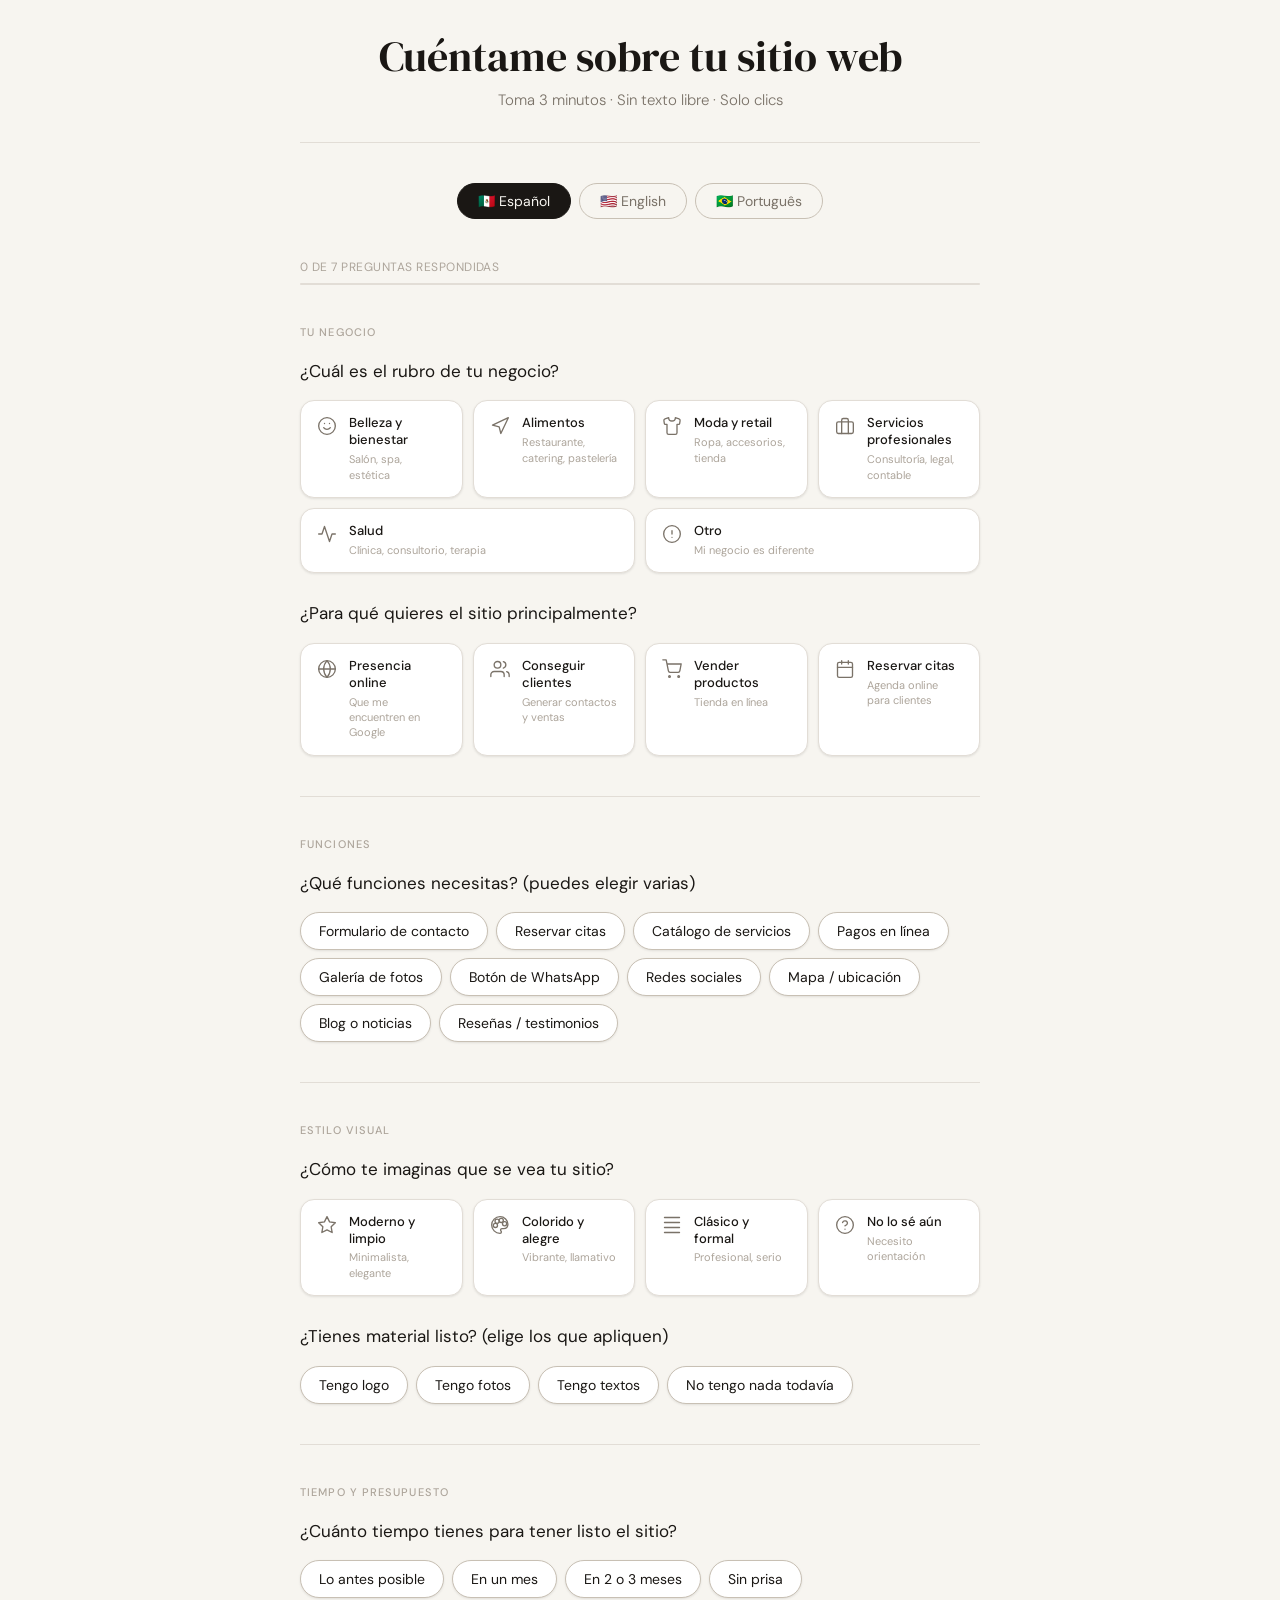
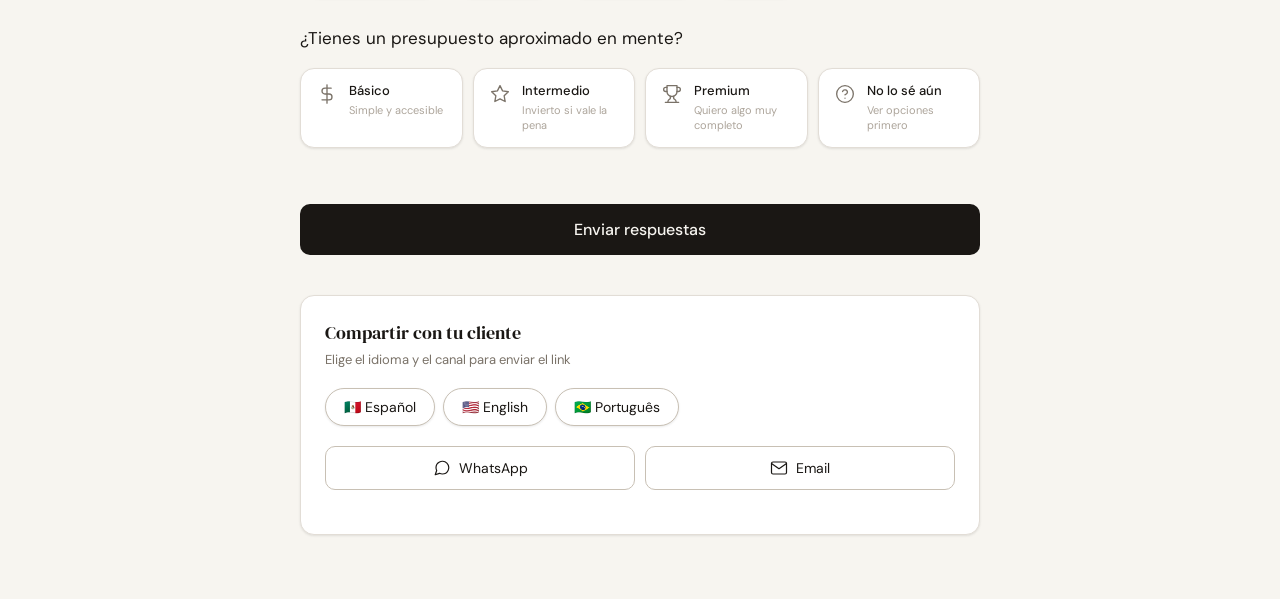
==== index.html @ ae2291bc "Rename website-brief.html to index.html" ====
<!DOCTYPE html>
<html lang="es">
<head>
<meta charset="UTF-8">
<meta name="viewport" content="width=device-width, initial-scale=1.0">
<title>Brief — Sitio Web</title>
<link rel="preconnect" href="https://fonts.googleapis.com">
<link rel="preconnect" href="https://fonts.gstatic.com" crossorigin>
<link href="https://fonts.googleapis.com/css2?family=DM+Serif+Display:ital@0;1&family=DM+Sans:wght@300;400;500&display=swap" rel="stylesheet">
<style>
  *, *::before, *::after { box-sizing: border-box; margin: 0; padding: 0; }

  :root {
    --bg: #F7F5F0;
    --surface: #FFFFFF;
    --border: #E2DDD6;
    --border-strong: #C8C0B4;
    --text: #1A1714;
    --text-muted: #7A7268;
    --text-hint: #ADA59B;
    --accent: #2D5BE3;
    --accent-bg: #EEF2FD;
    --accent-border: #BDCCF7;
    --success: #1A7A4A;
    --success-bg: #EAF7F0;
    --success-border: #A8DBBF;
    --radius: 10px;
    --radius-lg: 14px;
    --shadow: 0 1px 3px rgba(0,0,0,0.06), 0 1px 2px rgba(0,0,0,0.04);
  }

  body {
    font-family: 'DM Sans', sans-serif;
    background: var(--bg);
    color: var(--text);
    min-height: 100vh;
    padding: 2rem 1rem 4rem;
  }

  .container {
    max-width: 680px;
    margin: 0 auto;
  }

  header {
    text-align: center;
    margin-bottom: 2.5rem;
    padding-bottom: 2rem;
    border-bottom: 1px solid var(--border);
  }

  header h1 {
    font-family: 'DM Serif Display', serif;
    font-size: clamp(1.8rem, 5vw, 2.6rem);
    font-weight: 400;
    line-height: 1.2;
    margin-bottom: 0.5rem;
    color: var(--text);
  }

  header p {
    font-size: 15px;
    color: var(--text-muted);
    font-weight: 300;
  }

  .lang-bar {
    display: flex;
    gap: 8px;
    justify-content: center;
    margin-bottom: 2.5rem;
  }

  .lang-btn {
    padding: 8px 20px;
    border: 1px solid var(--border-strong);
    border-radius: 100px;
    background: transparent;
    color: var(--text-muted);
    cursor: pointer;
    font-size: 14px;
    font-family: 'DM Sans', sans-serif;
    font-weight: 400;
    transition: all .15s;
  }

  .lang-btn:hover { background: var(--surface); color: var(--text); }
  .lang-btn.active {
    background: var(--text);
    color: var(--bg);
    border-color: var(--text);
  }

  .progress-wrap {
    margin-bottom: 2.5rem;
  }

  .progress-label {
    font-size: 12px;
    color: var(--text-hint);
    margin-bottom: 8px;
    letter-spacing: .04em;
    text-transform: uppercase;
  }

  .progress-track {
    height: 2px;
    background: var(--border);
    border-radius: 2px;
    overflow: hidden;
  }

  .progress-fill {
    height: 100%;
    background: var(--accent);
    border-radius: 2px;
    transition: width .4s ease;
    width: 0%;
  }

  .section {
    margin-bottom: 2.5rem;
  }

  .section-label {
    font-size: 11px;
    font-weight: 500;
    letter-spacing: .1em;
    text-transform: uppercase;
    color: var(--text-hint);
    margin-bottom: 1.25rem;
  }

  .question {
    font-size: 17px;
    font-weight: 400;
    color: var(--text);
    margin-bottom: 1rem;
    line-height: 1.5;
  }

  .divider {
    border: none;
    border-top: 1px solid var(--border);
    margin: 2.5rem 0;
  }

  /* Pills */
  .pills {
    display: flex;
    flex-wrap: wrap;
    gap: 8px;
    margin-bottom: 1.75rem;
  }

  .pill {
    padding: 9px 18px;
    border: 1px solid var(--border-strong);
    border-radius: 100px;
    background: var(--surface);
    color: var(--text);
    cursor: pointer;
    font-size: 14px;
    font-family: 'DM Sans', sans-serif;
    font-weight: 400;
    transition: all .15s;
    box-shadow: var(--shadow);
  }

  .pill:hover { border-color: var(--accent); color: var(--accent); }

  .pill.selected {
    background: var(--accent-bg);
    border-color: var(--accent-border);
    color: var(--accent);
    font-weight: 500;
  }

  /* Cards */
  .cards-row {
    display: flex;
    flex-wrap: wrap;
    gap: 10px;
    margin-bottom: 1.75rem;
  }

  .card-pill {
    flex: 1;
    min-width: 140px;
    padding: 14px 16px;
    border: 1px solid var(--border);
    border-radius: var(--radius-lg);
    background: var(--surface);
    color: var(--text);
    cursor: pointer;
    font-family: 'DM Sans', sans-serif;
    text-align: left;
    display: flex;
    gap: 12px;
    align-items: flex-start;
    transition: all .15s;
    box-shadow: var(--shadow);
  }

  .card-pill:hover { border-color: var(--border-strong); }

  .card-pill.selected {
    background: var(--accent-bg);
    border-color: var(--accent-border);
  }

  .card-pill svg {
    width: 20px;
    height: 20px;
    flex-shrink: 0;
    margin-top: 1px;
    color: var(--text-muted);
    stroke: currentColor;
    fill: none;
    stroke-width: 1.6;
    stroke-linecap: round;
    stroke-linejoin: round;
  }

  .card-pill.selected svg { color: var(--accent); }

  .card-ct {
    font-size: 13px;
    font-weight: 500;
    color: var(--text);
    line-height: 1.3;
  }

  .card-cs {
    font-size: 11px;
    color: var(--text-hint);
    margin-top: 3px;
    line-height: 1.4;
  }

  .card-pill.selected .card-ct { color: var(--accent); }
  .card-pill.selected .card-cs { color: #7A96E8; }

  /* Send section */
  .send-section {
    background: var(--surface);
    border: 1px solid var(--border);
    border-radius: var(--radius-lg);
    padding: 1.5rem;
    margin-top: 2.5rem;
    box-shadow: var(--shadow);
  }

  .send-title {
    font-family: 'DM Serif Display', serif;
    font-size: 1.15rem;
    font-weight: 400;
    margin-bottom: 0.35rem;
  }

  .send-sub {
    font-size: 13px;
    color: var(--text-muted);
    margin-bottom: 1.25rem;
  }

  .send-langs {
    display: flex;
    gap: 8px;
    flex-wrap: wrap;
    margin-bottom: 1.25rem;
  }

  .channel-row {
    display: flex;
    gap: 10px;
    margin-bottom: 1.25rem;
  }

  .channel-btn {
    flex: 1;
    padding: 12px;
    border: 1px solid var(--border-strong);
    border-radius: var(--radius);
    background: transparent;
    cursor: pointer;
    display: flex;
    align-items: center;
    justify-content: center;
    gap: 8px;
    font-size: 14px;
    font-family: 'DM Sans', sans-serif;
    color: var(--text);
    transition: all .15s;
  }

  .channel-btn:hover { background: var(--bg); }

  .channel-btn.selected {
    background: var(--success-bg);
    color: var(--success);
    border-color: var(--success-border);
    font-weight: 500;
  }

  .channel-btn svg {
    width: 18px;
    height: 18px;
    flex-shrink: 0;
    stroke: currentColor;
    fill: none;
    stroke-width: 1.6;
    stroke-linecap: round;
    stroke-linejoin: round;
  }

  .share-box {
    display: none;
    background: var(--bg);
    border-radius: var(--radius);
    padding: 1rem;
    font-size: 13px;
    color: var(--text-muted);
    line-height: 1.7;
    border: 1px solid var(--border);
  }

  .share-box.show { display: block; }

  .share-box strong {
    color: var(--text);
    font-weight: 500;
    display: block;
    margin-bottom: 6px;
  }

  .share-box .link-text {
    color: var(--accent);
    word-break: break-all;
    font-size: 12px;
  }

  .action-row {
    display: flex;
    gap: 8px;
    margin-top: 12px;
    flex-wrap: wrap;
  }

  .action-btn {
    flex: 1;
    min-width: 120px;
    padding: 10px 16px;
    border: 1px solid var(--border-strong);
    border-radius: var(--radius);
    background: var(--surface);
    cursor: pointer;
    font-size: 13px;
    font-family: 'DM Sans', sans-serif;
    font-weight: 500;
    color: var(--text);
    display: flex;
    align-items: center;
    justify-content: center;
    gap: 6px;
    transition: all .15s;
    text-decoration: none;
  }

  .action-btn:hover { background: var(--bg); }
  .action-btn svg { width:15px; height:15px; stroke:currentColor; fill:none; stroke-width:1.8; stroke-linecap:round; stroke-linejoin:round; flex-shrink:0; }
  .action-btn.primary { background: var(--accent); color: white; border-color: var(--accent); }
  .action-btn.primary:hover { opacity: .9; }
  .action-btn.wa { background: #25D366; color: white; border-color: #25D366; }
  .action-btn.wa:hover { opacity: .9; }
  .action-btn.done { color: var(--success); border-color: var(--success-border); background: var(--success-bg); }

  /* Thank you screen */
  .thankyou {
    display: none;
    text-align: center;
    padding: 3rem 1rem;
  }

  .thankyou.show { display: block; }

  .thankyou-icon {
    width: 56px;
    height: 56px;
    background: var(--success-bg);
    border-radius: 50%;
    display: flex;
    align-items: center;
    justify-content: center;
    margin: 0 auto 1.25rem;
  }

  .thankyou-icon svg { width:24px; height:24px; stroke: var(--success); fill:none; stroke-width:2; stroke-linecap:round; stroke-linejoin:round; }

  .thankyou h2 {
    font-family: 'DM Serif Display', serif;
    font-size: 1.6rem;
    font-weight: 400;
    margin-bottom: 0.5rem;
  }

  .thankyou p {
    color: var(--text-muted);
    font-size: 15px;
  }

  @media (max-width: 480px) {
    .cards-row { flex-direction: column; }
    .card-pill { min-width: unset; }
    .channel-row { flex-direction: column; }
  }
</style>
</head>
<body>
<div class="container">

  <header>
    <h1 id="header-title">Cuéntame sobre tu sitio web</h1>
    <p id="header-sub">Toma 3 minutos · Sin texto libre · Solo clics</p>
  </header>

  <div class="lang-bar">
    <button class="lang-btn active" onclick="setLang('es')">🇲🇽 Español</button>
    <button class="lang-btn" onclick="setLang('en')">🇺🇸 English</button>
    <button class="lang-btn" onclick="setLang('pt')">🇧🇷 Português</button>
  </div>

  <div id="main-form">
    <div class="progress-wrap">
      <div class="progress-label" id="prog-label">0 de 7 preguntas respondidas</div>
      <div class="progress-track"><div class="progress-fill" id="progress"></div></div>
    </div>

    <!-- S1 -->
    <div class="section">
      <div class="section-label" id="lbl-s1">Tu negocio</div>

      <div class="question" id="q1">¿Cuál es el rubro de tu negocio?</div>
      <div class="cards-row" id="g-rubro">
        <button class="card-pill" data-g="rubro" data-v="belleza" onclick="pick(this,'rubro')">
          <svg viewBox="0 0 24 24"><path d="M12 2C6.5 2 2 6.5 2 12s4.5 10 10 10 10-4.5 10-10S17.5 2 12 2"/><path d="M8 14s1.5 2 4 2 4-2 4-2"/><line x1="9" y1="9" x2="9.01" y2="9"/><line x1="15" y1="9" x2="15.01" y2="9"/></svg>
          <div><div class="card-ct" id="r1">Belleza y bienestar</div><div class="card-cs" id="r1s">Salón, spa, estética</div></div>
        </button>
        <button class="card-pill" data-g="rubro" data-v="alimentos" onclick="pick(this,'rubro')">
          <svg viewBox="0 0 24 24"><path d="M3 11l19-9-9 19-2-8-8-2z"/></svg>
          <div><div class="card-ct" id="r2">Alimentos</div><div class="card-cs" id="r2s">Restaurante, catering, pastelería</div></div>
        </button>
        <button class="card-pill" data-g="rubro" data-v="moda" onclick="pick(this,'rubro')">
          <svg viewBox="0 0 24 24"><path d="M20.38 3.46L16 2a4 4 0 0 1-8 0L3.62 3.46a2 2 0 0 0-1.34 2.23l.58 3.57a1 1 0 0 0 .99.84H6v10c0 1.1.9 2 2 2h8a2 2 0 0 0 2-2V10h2.15a1 1 0 0 0 .99-.84l.58-3.57a2 2 0 0 0-1.34-2.23z"/></svg>
          <div><div class="card-ct" id="r3">Moda y retail</div><div class="card-cs" id="r3s">Ropa, accesorios, tienda</div></div>
        </button>
        <button class="card-pill" data-g="rubro" data-v="servicios" onclick="pick(this,'rubro')">
          <svg viewBox="0 0 24 24"><rect x="2" y="7" width="20" height="14" rx="2"/><path d="M16 21V5a2 2 0 0 0-2-2h-4a2 2 0 0 0-2 2v16"/></svg>
          <div><div class="card-ct" id="r4">Servicios profesionales</div><div class="card-cs" id="r4s">Consultoría, legal, contable</div></div>
        </button>
        <button class="card-pill" data-g="rubro" data-v="salud" onclick="pick(this,'rubro')">
          <svg viewBox="0 0 24 24"><path d="M22 12h-4l-3 9L9 3l-3 9H2"/></svg>
          <div><div class="card-ct" id="r5">Salud</div><div class="card-cs" id="r5s">Clínica, consultorio, terapia</div></div>
        </button>
        <button class="card-pill" data-g="rubro" data-v="otro" onclick="pick(this,'rubro')">
          <svg viewBox="0 0 24 24"><circle cx="12" cy="12" r="10"/><path d="M12 8v4M12 16h.01"/></svg>
          <div><div class="card-ct" id="r6">Otro</div><div class="card-cs" id="r6s">Mi negocio es diferente</div></div>
        </button>
      </div>

      <div class="question" id="q2">¿Para qué quieres el sitio principalmente?</div>
      <div class="cards-row" id="g-objetivo">
        <button class="card-pill" data-g="objetivo" data-v="presencia" onclick="pick(this,'objetivo')">
          <svg viewBox="0 0 24 24"><circle cx="12" cy="12" r="10"/><line x1="2" y1="12" x2="22" y2="12"/><path d="M12 2a15.3 15.3 0 0 1 4 10 15.3 15.3 0 0 1-4 10 15.3 15.3 0 0 1-4-10 15.3 15.3 0 0 1 4-10z"/></svg>
          <div><div class="card-ct" id="o1">Presencia online</div><div class="card-cs" id="o1s">Que me encuentren en Google</div></div>
        </button>
        <button class="card-pill" data-g="objetivo" data-v="clientes" onclick="pick(this,'objetivo')">
          <svg viewBox="0 0 24 24"><path d="M17 21v-2a4 4 0 0 0-4-4H5a4 4 0 0 0-4 4v2"/><circle cx="9" cy="7" r="4"/><path d="M23 21v-2a4 4 0 0 0-3-3.87"/><path d="M16 3.13a4 4 0 0 1 0 7.75"/></svg>
          <div><div class="card-ct" id="o2">Conseguir clientes</div><div class="card-cs" id="o2s">Generar contactos y ventas</div></div>
        </button>
        <button class="card-pill" data-g="objetivo" data-v="vender" onclick="pick(this,'objetivo')">
          <svg viewBox="0 0 24 24"><circle cx="9" cy="21" r="1"/><circle cx="20" cy="21" r="1"/><path d="M1 1h4l2.68 13.39a2 2 0 0 0 2 1.61h9.72a2 2 0 0 0 2-1.61L23 6H6"/></svg>
          <div><div class="card-ct" id="o3">Vender productos</div><div class="card-cs" id="o3s">Tienda en línea</div></div>
        </button>
        <button class="card-pill" data-g="objetivo" data-v="citas" onclick="pick(this,'objetivo')">
          <svg viewBox="0 0 24 24"><rect x="3" y="4" width="18" height="18" rx="2"/><line x1="16" y1="2" x2="16" y2="6"/><line x1="8" y1="2" x2="8" y2="6"/><line x1="3" y1="10" x2="21" y2="10"/></svg>
          <div><div class="card-ct" id="o4">Reservar citas</div><div class="card-cs" id="o4s">Agenda online para clientes</div></div>
        </button>
      </div>
    </div>

    <hr class="divider">

    <!-- S2 -->
    <div class="section">
      <div class="section-label" id="lbl-s2">Funciones</div>
      <div class="question" id="q3">¿Qué funciones necesitas? (puedes elegir varias)</div>
      <div class="pills" id="g-funciones">
        <button class="pill" data-g="funciones" data-v="contacto" onclick="pickMulti(this,'funciones')" id="f1">Formulario de contacto</button>
        <button class="pill" data-g="funciones" data-v="citas" onclick="pickMulti(this,'funciones')" id="f2">Reservar citas</button>
        <button class="pill" data-g="funciones" data-v="catalogo" onclick="pickMulti(this,'funciones')" id="f3">Catálogo de servicios</button>
        <button class="pill" data-g="funciones" data-v="pagos" onclick="pickMulti(this,'funciones')" id="f4">Pagos en línea</button>
        <button class="pill" data-g="funciones" data-v="galeria" onclick="pickMulti(this,'funciones')" id="f5">Galería de fotos</button>
        <button class="pill" data-g="funciones" data-v="whatsapp" onclick="pickMulti(this,'funciones')" id="f6">Botón de WhatsApp</button>
        <button class="pill" data-g="funciones" data-v="redes" onclick="pickMulti(this,'funciones')" id="f7">Redes sociales</button>
        <button class="pill" data-g="funciones" data-v="mapa" onclick="pickMulti(this,'funciones')" id="f8">Mapa / ubicación</button>
        <button class="pill" data-g="funciones" data-v="blog" onclick="pickMulti(this,'funciones')" id="f9">Blog o noticias</button>
        <button class="pill" data-g="funciones" data-v="testimonios" onclick="pickMulti(this,'funciones')" id="f10">Reseñas / testimonios</button>
      </div>
    </div>

    <hr class="divider">

    <!-- S3 -->
    <div class="section">
      <div class="section-label" id="lbl-s3">Estilo visual</div>

      <div class="question" id="q4">¿Cómo te imaginas que se vea tu sitio?</div>
      <div class="cards-row" id="g-estilo">
        <button class="card-pill" data-g="estilo" data-v="moderno" onclick="pick(this,'estilo')">
          <svg viewBox="0 0 24 24"><polygon points="12 2 15.09 8.26 22 9.27 17 14.14 18.18 21.02 12 17.77 5.82 21.02 7 14.14 2 9.27 8.91 8.26 12 2"/></svg>
          <div><div class="card-ct" id="e1">Moderno y limpio</div><div class="card-cs" id="e1s">Minimalista, elegante</div></div>
        </button>
        <button class="card-pill" data-g="estilo" data-v="colorido" onclick="pick(this,'estilo')">
          <svg viewBox="0 0 24 24"><circle cx="13.5" cy="6.5" r="2.5"/><circle cx="17.5" cy="10.5" r="2.5"/><circle cx="8.5" cy="7.5" r="2.5"/><circle cx="6.5" cy="12.5" r="2.5"/><path d="M12 2C6.5 2 2 6.5 2 12s4.5 10 10 10c.926 0 1.648-.746 1.648-1.688 0-.437-.18-.835-.47-1.125-.29-.29-.47-.688-.47-1.125a1.648 1.648 0 0 1 1.648-1.648h1.93c3.073 0 5.214-2.219 5.214-5.205C21.5 6.215 17.208 2 12 2z"/></svg>
          <div><div class="card-ct" id="e2">Colorido y alegre</div><div class="card-cs" id="e2s">Vibrante, llamativo</div></div>
        </button>
        <button class="card-pill" data-g="estilo" data-v="clasico" onclick="pick(this,'estilo')">
          <svg viewBox="0 0 24 24"><line x1="3" y1="9" x2="21" y2="9"/><line x1="3" y1="15" x2="21" y2="15"/><line x1="3" y1="3" x2="21" y2="3"/><line x1="3" y1="21" x2="21" y2="21"/></svg>
          <div><div class="card-ct" id="e3">Clásico y formal</div><div class="card-cs" id="e3s">Profesional, serio</div></div>
        </button>
        <button class="card-pill" data-g="estilo" data-v="no_se" onclick="pick(this,'estilo')">
          <svg viewBox="0 0 24 24"><circle cx="12" cy="12" r="10"/><path d="M9.09 9a3 3 0 0 1 5.83 1c0 2-3 3-3 3"/><line x1="12" y1="17" x2="12.01" y2="17"/></svg>
          <div><div class="card-ct" id="e4">No lo sé aún</div><div class="card-cs" id="e4s">Necesito orientación</div></div>
        </button>
      </div>

      <div class="question" id="q5">¿Tienes material listo? (elige los que apliquen)</div>
      <div class="pills" id="g-material">
        <button class="pill" data-g="material" data-v="logo" onclick="pickMulti(this,'material')" id="m1">Tengo logo</button>
        <button class="pill" data-g="material" data-v="fotos" onclick="pickMulti(this,'material')" id="m2">Tengo fotos</button>
        <button class="pill" data-g="material" data-v="textos" onclick="pickMulti(this,'material')" id="m3">Tengo textos</button>
        <button class="pill" data-g="material" data-v="nada" onclick="pickMulti(this,'material')" id="m4">No tengo nada todavía</button>
      </div>
    </div>

    <hr class="divider">

    <!-- S4 -->
    <div class="section">
      <div class="section-label" id="lbl-s4">Tiempo y presupuesto</div>

      <div class="question" id="q6">¿Cuánto tiempo tienes para tener listo el sitio?</div>
      <div class="pills" id="g-urgencia">
        <button class="pill" data-g="urgencia" data-v="urgente" onclick="pick(this,'urgencia')" id="u1">Lo antes posible</button>
        <button class="pill" data-g="urgencia" data-v="1mes" onclick="pick(this,'urgencia')" id="u2">En un mes</button>
        <button class="pill" data-g="urgencia" data-v="2meses" onclick="pick(this,'urgencia')" id="u3">En 2 o 3 meses</button>
        <button class="pill" data-g="urgencia" data-v="sinprisa" onclick="pick(this,'urgencia')" id="u4">Sin prisa</button>
      </div>

      <div class="question" id="q7">¿Tienes un presupuesto aproximado en mente?</div>
      <div class="cards-row" id="g-presupuesto">
        <button class="card-pill" data-g="presupuesto" data-v="basico" onclick="pick(this,'presupuesto')">
          <svg viewBox="0 0 24 24"><line x1="12" y1="1" x2="12" y2="23"/><path d="M17 5H9.5a3.5 3.5 0 0 0 0 7h5a3.5 3.5 0 0 1 0 7H6"/></svg>
          <div><div class="card-ct" id="p1">Básico</div><div class="card-cs" id="p1s">Simple y accesible</div></div>
        </button>
        <button class="card-pill" data-g="presupuesto" data-v="medio" onclick="pick(this,'presupuesto')">
          <svg viewBox="0 0 24 24"><path d="M12 2l3.09 6.26L22 9.27l-5 4.87 1.18 6.88L12 17.77l-6.18 3.25L7 14.14 2 9.27l6.91-1.01L12 2z"/></svg>
          <div><div class="card-ct" id="p2">Intermedio</div><div class="card-cs" id="p2s">Invierto si vale la pena</div></div>
        </button>
        <button class="card-pill" data-g="presupuesto" data-v="premium" onclick="pick(this,'presupuesto')">
          <svg viewBox="0 0 24 24"><path d="M6 9H4.5a2.5 2.5 0 0 1 0-5H6"/><path d="M18 9h1.5a2.5 2.5 0 0 0 0-5H18"/><path d="M4 22h16"/><path d="M10 14.66V17c0 .55-.47.98-.97 1.21C7.85 18.75 7 20.24 7 22"/><path d="M14 14.66V17c0 .55.47.98.97 1.21C16.15 18.75 17 20.24 17 22"/><path d="M18 2H6v7a6 6 0 0 0 12 0V2z"/></svg>
          <div><div class="card-ct" id="p3">Premium</div><div class="card-cs" id="p3s">Quiero algo muy completo</div></div>
        </button>
        <button class="card-pill" data-g="presupuesto" data-v="no_se" onclick="pick(this,'presupuesto')">
          <svg viewBox="0 0 24 24"><circle cx="12" cy="12" r="10"/><path d="M9.09 9a3 3 0 0 1 5.83 1c0 2-3 3-3 3"/><line x1="12" y1="17" x2="12.01" y2="17"/></svg>
          <div><div class="card-ct" id="p4">No lo sé aún</div><div class="card-cs" id="p4s">Ver opciones primero</div></div>
        </button>
      </div>
    </div>

    <!-- Submit button -->
    <button id="submit-btn" onclick="submitForm()" style="width:100%;padding:15px;background:var(--text);color:var(--bg);border:none;border-radius:var(--radius);font-family:'DM Sans',sans-serif;font-size:16px;font-weight:500;cursor:pointer;transition:opacity .15s;margin-top:1rem">
      <span id="submit-label">Enviar respuestas</span>
    </button>
  </div>

  <!-- Thank you -->
  <div class="thankyou" id="thankyou">
    <div class="thankyou-icon">
      <svg viewBox="0 0 24 24"><polyline points="20 6 9 17 4 12"/></svg>
    </div>
    <h2 id="ty-title">¡Listo, gracias!</h2>
    <p id="ty-sub">Recibí tus respuestas y te contacto pronto con una propuesta.</p>
  </div>

  <!-- Share section -->
  <div class="send-section">
    <div class="send-title" id="send-title">Compartir con tu cliente</div>
    <div class="send-sub" id="send-sub">Elige el idioma y el canal para enviar el link</div>
    <div class="send-langs">
      <button class="pill" id="sl-es" onclick="setSendLang('es')">🇲🇽 Español</button>
      <button class="pill" id="sl-en" onclick="setSendLang('en')">🇺🇸 English</button>
      <button class="pill" id="sl-pt" onclick="setSendLang('pt')">🇧🇷 Português</button>
    </div>
    <div class="channel-row">
      <button class="channel-btn" id="ch-wa" onclick="setChannel('whatsapp')">
        <svg viewBox="0 0 24 24"><path d="M21 11.5a8.38 8.38 0 0 1-.9 3.8 8.5 8.5 0 0 1-7.6 4.7 8.38 8.38 0 0 1-3.8-.9L3 21l1.9-5.7a8.38 8.38 0 0 1-.9-3.8 8.5 8.5 0 0 1 4.7-7.6 8.38 8.38 0 0 1 3.8-.9h.5a8.48 8.48 0 0 1 8 8v.5z"/></svg>
        <span id="ch-wa-lbl">WhatsApp</span>
      </button>
      <button class="channel-btn" id="ch-em" onclick="setChannel('email')">
        <svg viewBox="0 0 24 24"><path d="M4 4h16c1.1 0 2 .9 2 2v12c0 1.1-.9 2-2 2H4c-1.1 0-2-.9-2-2V6c0-1.1.9-2 2-2z"/><polyline points="22,6 12,13 2,6"/></svg>
        <span id="ch-em-lbl">Email</span>
      </button>
    </div>
    <div class="share-box" id="share-box"></div>
  </div>

</div>

<script>
const FORMSPREE_ID = 'jabatista.garcia@gmail.com';
const WA_NUMBER = '5215661422790';
const FORM_URL = window.location.href.split('?')[0];

const T = {
  es:{
    headerTitle:'Cuéntame sobre tu sitio web',
    headerSub:'Toma 3 minutos · Sin texto libre · Solo clics',
    progLabel:(d,t)=>`${d} de ${t} preguntas respondidas`,
    s1:'Tu negocio',s2:'Funciones',s3:'Estilo visual',s4:'Tiempo y presupuesto',
    q1:'¿Cuál es el rubro de tu negocio?',
    q2:'¿Para qué quieres el sitio principalmente?',
    q3:'¿Qué funciones necesitas? (puedes elegir varias)',
    q4:'¿Cómo te imaginas que se vea tu sitio?',
    q5:'¿Tienes material listo? (elige los que apliquen)',
    q6:'¿Cuánto tiempo tienes para tener listo el sitio?',
    q7:'¿Tienes un presupuesto aproximado en mente?',
    r1:'Belleza y bienestar',r1s:'Salón, spa, estética',
    r2:'Alimentos',r2s:'Restaurante, catering, pastelería',
    r3:'Moda y retail',r3s:'Ropa, accesorios, tienda',
    r4:'Servicios profesionales',r4s:'Consultoría, legal, contable',
    r5:'Salud',r5s:'Clínica, consultorio, terapia',
    r6:'Otro',r6s:'Mi negocio es diferente',
    o1:'Presencia online',o1s:'Que me encuentren en Google',
    o2:'Conseguir clientes',o2s:'Generar contactos y ventas',
    o3:'Vender productos',o3s:'Tienda en línea',
    o4:'Reservar citas',o4s:'Agenda online para clientes',
    f1:'Formulario de contacto',f2:'Reservar citas',f3:'Catálogo de servicios',
    f4:'Pagos en línea',f5:'Galería de fotos',f6:'Botón de WhatsApp',
    f7:'Redes sociales',f8:'Mapa / ubicación',f9:'Blog o noticias',f10:'Reseñas / testimonios',
    e1:'Moderno y limpio',e1s:'Minimalista, elegante',
    e2:'Colorido y alegre',e2s:'Vibrante, llamativo',
    e3:'Clásico y formal',e3s:'Profesional, serio',
    e4:'No lo sé aún',e4s:'Necesito orientación',
    m1:'Tengo logo',m2:'Tengo fotos',m3:'Tengo textos',m4:'No tengo nada todavía',
    u1:'Lo antes posible',u2:'En un mes',u3:'En 2 o 3 meses',u4:'Sin prisa',
    p1:'Básico',p1s:'Simple y accesible',
    p2:'Intermedio',p2s:'Invierto si vale la pena',
    p3:'Premium',p3s:'Quiero algo muy completo',
    p4:'No lo sé aún',p4s:'Ver opciones primero',
    submitBtn:'Enviar respuestas',
    submitSending:'Enviando...',
    tyTitle:'¡Listo, gracias!',
    tySub:'Recibí tus respuestas y te contacto pronto con una propuesta.',
    sendTitle:'Compartir con tu cliente',
    sendSub:'Elige el idioma y el canal para enviar el link',
    waMsg:'Hola 👋 Te comparto este formulario para que me cuentes qué buscas en tu sitio web. Solo toma 3 minutos y me ayuda mucho para prepararte una propuesta personalizada 😊\n\n',
    emailSubj:'Cuéntame sobre tu sitio web',
    emailBody:'Hola,\n\nTe comparto este breve formulario para que me cuentes qué buscas en tu nuevo sitio web. Solo toma unos minutos y me ayudará a prepararte una propuesta personalizada.\n\n',
    copyBtn:'Copiar mensaje',
    copied:'Copiado ✓',
    openWa:'Abrir WhatsApp',
    openEmail:'Abrir correo',
    labelMap:{rubro:'Rubro',objetivo:'Objetivo',funciones:'Funciones',estilo:'Estilo',material:'Material',urgencia:'Urgencia',presupuesto:'Presupuesto'}
  },
  en:{
    headerTitle:'Tell me about your website',
    headerSub:'Takes 3 minutes · No typing · Just clicks',
    progLabel:(d,t)=>`${d} of ${t} questions answered`,
    s1:'Your business',s2:'Features',s3:'Visual style',s4:'Timeline & budget',
    q1:'What industry is your business in?',
    q2:'What is the main goal of your website?',
    q3:'What features do you need? (pick several)',
    q4:'How do you picture your website looking?',
    q5:'Do you have any materials ready? (pick all that apply)',
    q6:'How much time do you have to launch the site?',
    q7:'Do you have a rough budget in mind?',
    r1:'Beauty & wellness',r1s:'Salon, spa, aesthetics',
    r2:'Food & beverage',r2s:'Restaurant, catering, bakery',
    r3:'Fashion & retail',r3s:'Clothing, accessories, shop',
    r4:'Professional services',r4s:'Consulting, legal, accounting',
    r5:'Healthcare',r5s:'Clinic, office, therapy',
    r6:'Other',r6s:'My business is different',
    o1:'Online presence',o1s:'Get found on Google',
    o2:'Get new clients',o2s:'Generate leads and sales',
    o3:'Sell products',o3s:'Online store',
    o4:'Book appointments',o4s:'Online scheduling',
    f1:'Contact form',f2:'Appointment booking',f3:'Services catalogue',
    f4:'Online payments',f5:'Photo gallery',f6:'WhatsApp button',
    f7:'Social media links',f8:'Map / location',f9:'Blog or news',f10:'Reviews / testimonials',
    e1:'Modern & clean',e1s:'Minimalist, elegant',
    e2:'Colorful & fun',e2s:'Vibrant, eye-catching',
    e3:'Classic & formal',e3s:'Professional, serious',
    e4:'Not sure yet',e4s:'I need guidance',
    m1:'I have a logo',m2:'I have photos',m3:'I have written text',m4:'I have nothing yet',
    u1:'As soon as possible',u2:'Within a month',u3:'In 2 to 3 months',u4:'No rush',
    p1:'Basic',p1s:'Simple and affordable',
    p2:'Mid-range',p2s:'Willing to invest if worthwhile',
    p3:'Premium',p3s:'I want something very complete',
    p4:'Not sure yet',p4s:'I\'d prefer to see options first',
    submitBtn:'Send my answers',
    submitSending:'Sending...',
    tyTitle:'Done, thank you!',
    tySub:'I received your answers and will reach out soon with a proposal.',
    sendTitle:'Share with your client',
    sendSub:'Choose the language and channel to send the link',
    waMsg:'Hi 👋 I\'m sharing this quick form so you can tell me what you\'re looking for in your website. It only takes 3 minutes and helps me put together a personalized proposal 😊\n\n',
    emailSubj:'Tell me about your website',
    emailBody:'Hi,\n\nI\'m sharing this short form so you can tell me what you\'re looking for in your new website. It only takes a few minutes and will help me prepare a personalized proposal.\n\n',
    copyBtn:'Copy message',
    copied:'Copied ✓',
    openWa:'Open WhatsApp',
    openEmail:'Open email',
    labelMap:{rubro:'Industry',objetivo:'Goal',funciones:'Features',estilo:'Style',material:'Materials',urgencia:'Timeline',presupuesto:'Budget'}
  },
  pt:{
    headerTitle:'Me conta sobre o seu site',
    headerSub:'Leva 3 minutos · Sem digitar · Só cliques',
    progLabel:(d,t)=>`${d} de ${t} perguntas respondidas`,
    s1:'Seu negócio',s2:'Funcionalidades',s3:'Estilo visual',s4:'Prazo e orçamento',
    q1:'Em qual setor é o seu negócio?',
    q2:'Qual é o objetivo principal do seu site?',
    q3:'Quais funcionalidades você precisa? (pode escolher várias)',
    q4:'Como você imagina que seu site vai parecer?',
    q5:'Você tem algum material pronto? (marque os que se aplicam)',
    q6:'Quanto tempo você tem para ter o site pronto?',
    q7:'Você tem um orçamento aproximado em mente?',
    r1:'Beleza e bem-estar',r1s:'Salão, spa, estética',
    r2:'Alimentação',r2s:'Restaurante, catering, confeitaria',
    r3:'Moda e varejo',r3s:'Roupas, acessórios, loja',
    r4:'Serviços profissionais',r4s:'Consultoria, jurídico, contabilidade',
    r5:'Saúde',r5s:'Clínica, consultório, terapia',
    r6:'Outro',r6s:'Meu negócio é diferente',
    o1:'Presença online',o1s:'Ser encontrado no Google',
    o2:'Conseguir clientes',o2s:'Gerar contatos e vendas',
    o3:'Vender produtos',o3s:'Loja online',
    o4:'Agendar consultas',o4s:'Agenda online para clientes',
    f1:'Formulário de contato',f2:'Agendamento',f3:'Catálogo de serviços',
    f4:'Pagamentos online',f5:'Galeria de fotos',f6:'Botão do WhatsApp',
    f7:'Redes sociais',f8:'Mapa / localização',f9:'Blog ou notícias',f10:'Avaliações / depoimentos',
    e1:'Moderno e limpo',e1s:'Minimalista, elegante',
    e2:'Colorido e alegre',e2s:'Vibrante, chamativo',
    e3:'Clássico e formal',e3s:'Profissional, sério',
    e4:'Ainda não sei',e4s:'Preciso de orientação',
    m1:'Tenho logo',m2:'Tenho fotos',m3:'Tenho textos',m4:'Ainda não tenho nada',
    u1:'O mais rápido possível',u2:'Em um mês',u3:'Em 2 ou 3 meses',u4:'Sem pressa',
    p1:'Básico',p1s:'Simples e acessível',
    p2:'Intermediário',p2s:'Invisto se valer a pena',
    p3:'Premium',p3s:'Quero algo muito completo',
    p4:'Ainda não sei',p4s:'Prefiro ver as opções primeiro',
    submitBtn:'Enviar respostas',
    submitSending:'Enviando...',
    tyTitle:'Pronto, obrigado!',
    tySub:'Recebi suas respostas e entrarei em contato em breve com uma proposta.',
    sendTitle:'Compartilhar com seu cliente',
    sendSub:'Escolha o idioma e o canal para enviar o link',
    waMsg:'Oi 👋 Estou te mandando este formulário para você me contar o que está procurando no seu site. Leva só 3 minutos e me ajuda muito a preparar uma proposta pra você 😊\n\n',
    emailSubj:'Me conta sobre o seu site',
    emailBody:'Olá,\n\nEstou compartilhando este formulário rápido para você me contar o que está procurando no seu novo site. Leva apenas alguns minutos e vai me ajudar a preparar uma proposta personalizada.\n\n',
    copyBtn:'Copiar mensagem',
    copied:'Copiado ✓',
    openWa:'Abrir WhatsApp',
    openEmail:'Abrir e-mail',
    labelMap:{rubro:'Setor',objetivo:'Objetivo',funciones:'Funcionalidades',estilo:'Estilo',material:'Materiais',urgencia:'Prazo',presupuesto:'Orçamento'}
  }
};

let lang = 'es';
let sendLang = 'es';
let channel = null;
const TOTAL_SINGLES = 5;

const state = {
  rubro: null, objetivo: null, funciones: [], estilo: null,
  material: [], urgencia: null, presupuesto: null
};

const valueLabels = {
  belleza:{es:'Belleza y bienestar',en:'Beauty & wellness',pt:'Beleza e bem-estar'},
  alimentos:{es:'Alimentos',en:'Food & beverage',pt:'Alimentação'},
  moda:{es:'Moda y retail',en:'Fashion & retail',pt:'Moda e varejo'},
  servicios:{es:'Servicios profesionales',en:'Professional services',pt:'Serviços profissionais'},
  salud:{es:'Salud',en:'Healthcare',pt:'Saúde'},
  otro:{es:'Otro',en:'Other',pt:'Outro'},
  presencia:{es:'Presencia online',en:'Online presence',pt:'Presença online'},
  clientes:{es:'Conseguir clientes',en:'Get new clients',pt:'Conseguir clientes'},
  vender:{es:'Vender productos',en:'Sell products',pt:'Vender produtos'},
  citas:{es:'Reservar citas',en:'Book appointments',pt:'Agendar consultas'},
  contacto:{es:'Formulario de contacto',en:'Contact form',pt:'Formulário de contato'},
  catalogo:{es:'Catálogo de servicios',en:'Services catalogue',pt:'Catálogo de serviços'},
  pagos:{es:'Pagos en línea',en:'Online payments',pt:'Pagamentos online'},
  galeria:{es:'Galería de fotos',en:'Photo gallery',pt:'Galeria de fotos'},
  whatsapp:{es:'Botón de WhatsApp',en:'WhatsApp button',pt:'Botão do WhatsApp'},
  redes:{es:'Redes sociales',en:'Social media links',pt:'Redes sociais'},
  mapa:{es:'Mapa / ubicación',en:'Map / location',pt:'Mapa / localização'},
  blog:{es:'Blog o noticias',en:'Blog or news',pt:'Blog ou notícias'},
  testimonios:{es:'Reseñas / testimonios',en:'Reviews / testimonials',pt:'Avaliações / depoimentos'},
  moderno:{es:'Moderno y limpio',en:'Modern & clean',pt:'Moderno e limpo'},
  colorido:{es:'Colorido y alegre',en:'Colorful & fun',pt:'Colorido e alegre'},
  clasico:{es:'Clásico y formal',en:'Classic & formal',pt:'Clássico e formal'},
  no_se:{es:'No lo sé aún',en:'Not sure yet',pt:'Ainda não sei'},
  logo:{es:'Tengo logo',en:'Have a logo',pt:'Tenho logo'},
  fotos:{es:'Tengo fotos',en:'Have photos',pt:'Tenho fotos'},
  textos:{es:'Tengo textos',en:'Have text content',pt:'Tenho textos'},
  nada:{es:'No tengo nada',en:'Nothing yet',pt:'Ainda não tenho nada'},
  urgente:{es:'Lo antes posible',en:'ASAP',pt:'O mais rápido possível'},
  '1mes':{es:'En un mes',en:'Within a month',pt:'Em um mês'},
  '2meses':{es:'En 2-3 meses',en:'In 2-3 months',pt:'Em 2-3 meses'},
  sinprisa:{es:'Sin prisa',en:'No rush',pt:'Sem pressa'},
  basico:{es:'Básico',en:'Basic',pt:'Básico'},
  medio:{es:'Intermedio',en:'Mid-range',pt:'Intermediário'},
  premium:{es:'Premium',en:'Premium',pt:'Premium'}
};

function getLabel(v, l) {
  return valueLabels[v] ? (valueLabels[v][l] || v) : v;
}

function setLang(l) {
  lang = l;
  document.querySelectorAll('.lang-btn').forEach((b, i) => {
    b.classList.toggle('active', ['es','en','pt'][i] === l);
  });
  const t = T[l];
  document.getElementById('header-title').textContent = t.headerTitle;
  document.getElementById('header-sub').textContent = t.headerSub;
  document.getElementById('submit-label').textContent = t.submitBtn;
  document.getElementById('ty-title').textContent = t.tyTitle;
  document.getElementById('ty-sub').textContent = t.tySub;
  const ids = ['lbl-s1','lbl-s2','lbl-s3','lbl-s4','q1','q2','q3','q4','q5','q6','q7',
    'r1','r1s','r2','r2s','r3','r3s','r4','r4s','r5','r5s','r6','r6s',
    'o1','o1s','o2','o2s','o3','o3s','o4','o4s',
    'f1','f2','f3','f4','f5','f6','f7','f8','f9','f10',
    'e1','e1s','e2','e2s','e3','e3s','e4','e4s',
    'm1','m2','m3','m4','u1','u2','u3','u4',
    'p1','p1s','p2','p2s','p3','p3s','p4','p4s'];
  const keys = ['s1','s2','s3','s4','q1','q2','q3','q4','q5','q6','q7',
    'r1','r1s','r2','r2s','r3','r3s','r4','r4s','r5','r5s','r6','r6s',
    'o1','o1s','o2','o2s','o3','o3s','o4','o4s',
    'f1','f2','f3','f4','f5','f6','f7','f8','f9','f10',
    'e1','e1s','e2','e2s','e3','e3s','e4','e4s',
    'm1','m2','m3','m4','u1','u2','u3','u4',
    'p1','p1s','p2','p2s','p3','p3s','p4','p4s'];
  ids.forEach((id, i) => {
    const el = document.getElementById(id);
    if (el && t[keys[i]] !== undefined) el.textContent = t[keys[i]];
  });
  updateProgress();
  if (channel) renderShareBox();
}

function pick(btn, group) {
  document.querySelectorAll('[data-g="'+group+'"]').forEach(b => b.classList.remove('selected'));
  btn.classList.add('selected');
  state[group] = btn.dataset.v;
  updateProgress();
}

function pickMulti(btn, group) {
  btn.classList.toggle('selected');
  const v = btn.dataset.v;
  if (btn.classList.contains('selected')) {
    if (!state[group].includes(v)) state[group].push(v);
  } else {
    state[group] = state[group].filter(x => x !== v);
  }
  updateProgress();
}

function updateProgress() {
  const singles = ['rubro','objetivo','estilo','urgencia','presupuesto'];
  const done = singles.filter(k => state[k]).length;
  const pct = Math.round((done / TOTAL_SINGLES) * 100);
  document.getElementById('progress').style.width = pct + '%';
  const t = T[lang];
  document.getElementById('prog-label').textContent = t.progLabel(done, TOTAL_SINGLES);
}

async function submitForm() {
  const btn = document.getElementById('submit-btn');
  const lbl = document.getElementById('submit-label');
  const t = T[lang];

  lbl.textContent = t.submitSending;
  btn.style.opacity = '0.6';
  btn.disabled = true;

  const lm = t.labelMap;
  const formData = new FormData();
  formData.append('_subject', 'Nuevo brief de sitio web');
  formData.append('_language', lang);
  if (state.rubro) formData.append(lm.rubro, getLabel(state.rubro, lang));
  if (state.objetivo) formData.append(lm.objetivo, getLabel(state.objetivo, lang));
  if (state.funciones.length) formData.append(lm.funciones, state.funciones.map(v => getLabel(v, lang)).join(', '));
  if (state.estilo) formData.append(lm.estilo, getLabel(state.estilo, lang));
  if (state.material.length) formData.append(lm.material, state.material.map(v => getLabel(v, lang)).join(', '));
  if (state.urgencia) formData.append(lm.urgencia, getLabel(state.urgencia, lang));
  if (state.presupuesto) formData.append(lm.presupuesto, getLabel(state.presupuesto, lang));

  try {
    const res = await fetch('https://formspree.io/f/' + FORMSPREE_ID, {
      method: 'POST',
      body: formData,
      headers: { 'Accept': 'application/json' }
    });
    if (res.ok) {
      document.getElementById('main-form').style.display = 'none';
      document.getElementById('thankyou').classList.add('show');
    } else {
      throw new Error('error');
    }
  } catch(e) {
    lbl.textContent = t.submitBtn;
    btn.style.opacity = '1';
    btn.disabled = false;
    alert('Hubo un error al enviar. Por favor intenta de nuevo.');
  }
}

function setSendLang(l) {
  sendLang = l;
  ['es','en','pt'].forEach(x => {
    document.getElementById('sl-'+x).classList.toggle('selected', x === l);
  });
  if (channel) renderShareBox();
}

function setChannel(ch) {
  channel = ch;
  document.getElementById('ch-wa').classList.toggle('selected', ch === 'whatsapp');
  document.getElementById('ch-em').classList.toggle('selected', ch === 'email');
  renderShareBox();
}

function buildLink() {
  const url = new URL(FORM_URL);
  url.searchParams.set('lang', sendLang);
  return url.toString();
}

function renderShareBox() {
  const t = T[sendLang];
  const link = buildLink();
  const box = document.getElementById('share-box');
  box.classList.add('show');

  if (channel === 'whatsapp') {
    const fullMsg = t.waMsg + link;
    const encoded = encodeURIComponent(fullMsg);
    box.innerHTML = `
      <strong>${t.waMsg.split('\n')[0]}</strong>
      ${t.waMsg.replace(/\n/g,'<br>')}
      <span class="link-text">${link}</span>
      <div class="action-row">
        <button class="action-btn" id="copy-wa-btn" onclick="copyText('${encoded}','copy-wa-btn','${t.copied}','${t.copyBtn}')">${t.copyBtn}</button>
        <a href="https://api.whatsapp.com/send?phone=${WA_NUMBER}&text=${encoded}" target="_blank" style="flex:1;text-decoration:none">
          <button class="action-btn wa" style="width:100%">${t.openWa}</button>
        </a>
      </div>`;
  } else {
    const fullBody = t.emailBody + link;
    const mailto = `mailto:?subject=${encodeURIComponent(t.emailSubj)}&body=${encodeURIComponent(fullBody)}`;
    const encoded = encodeURIComponent(fullBody);
    box.innerHTML = `
      <strong>${t.emailSubj}</strong>
      ${t.emailBody.replace(/\n/g,'<br>')}
      <span class="link-text">${link}</span>
      <div class="action-row">
        <button class="action-btn" id="copy-em-btn" onclick="copyText('${encoded}','copy-em-btn','${t.copied}','${t.copyBtn}')">${t.copyBtn}</button>
        <a href="${mailto}" style="flex:1;text-decoration:none">
          <button class="action-btn primary" style="width:100%">${t.openEmail}</button>
        </a>
      </div>`;
  }
}

function copyText(encoded, btnId, doneLabel, origLabel) {
  const text = decodeURIComponent(encoded);
  navigator.clipboard.writeText(text).then(() => {
    const btn = document.getElementById(btnId);
    if (btn) {
      btn.textContent = doneLabel;
      btn.classList.add('done');
      setTimeout(() => { btn.textContent = origLabel; btn.classList.remove('done'); }, 2000);
    }
  });
}

// Read ?lang= param on load
const urlLang = new URLSearchParams(window.location.search).get('lang');
if (urlLang && ['es','en','pt'].includes(urlLang)) setLang(urlLang);
</script>
</body>
</html>
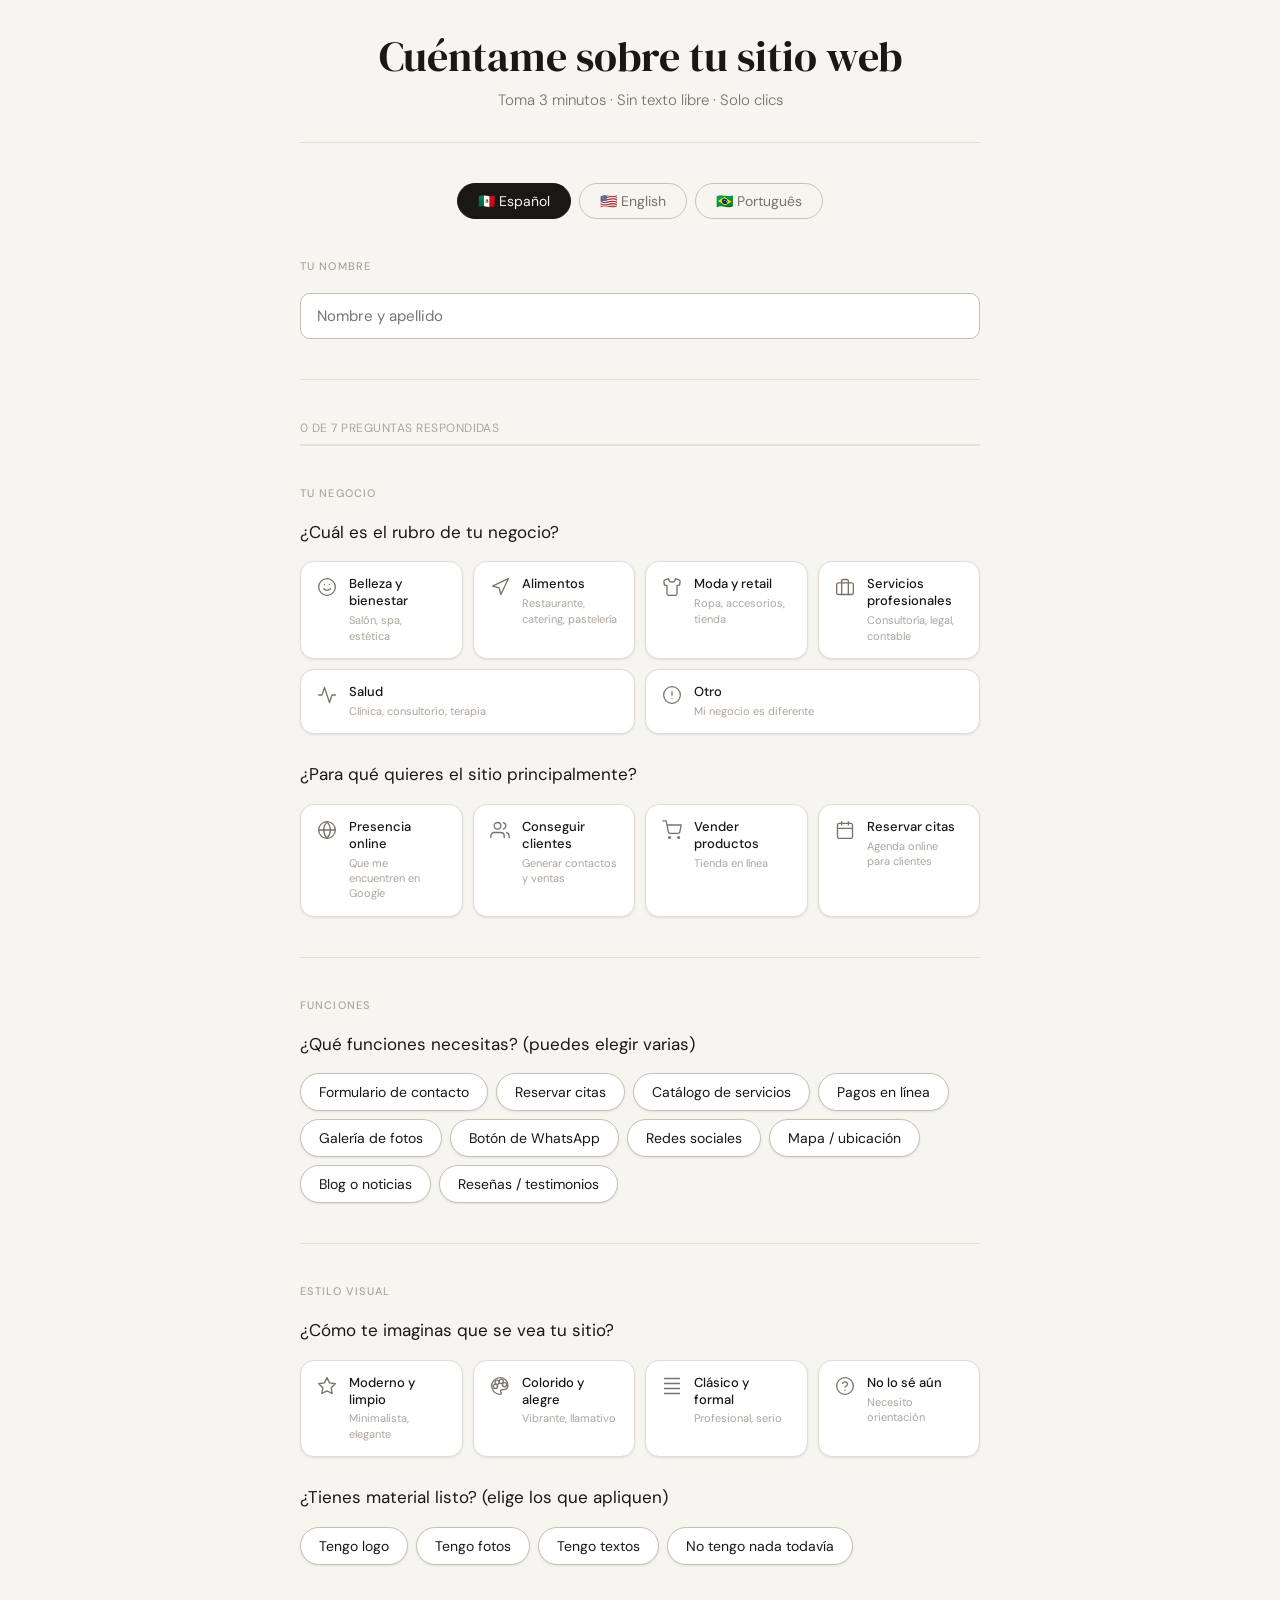
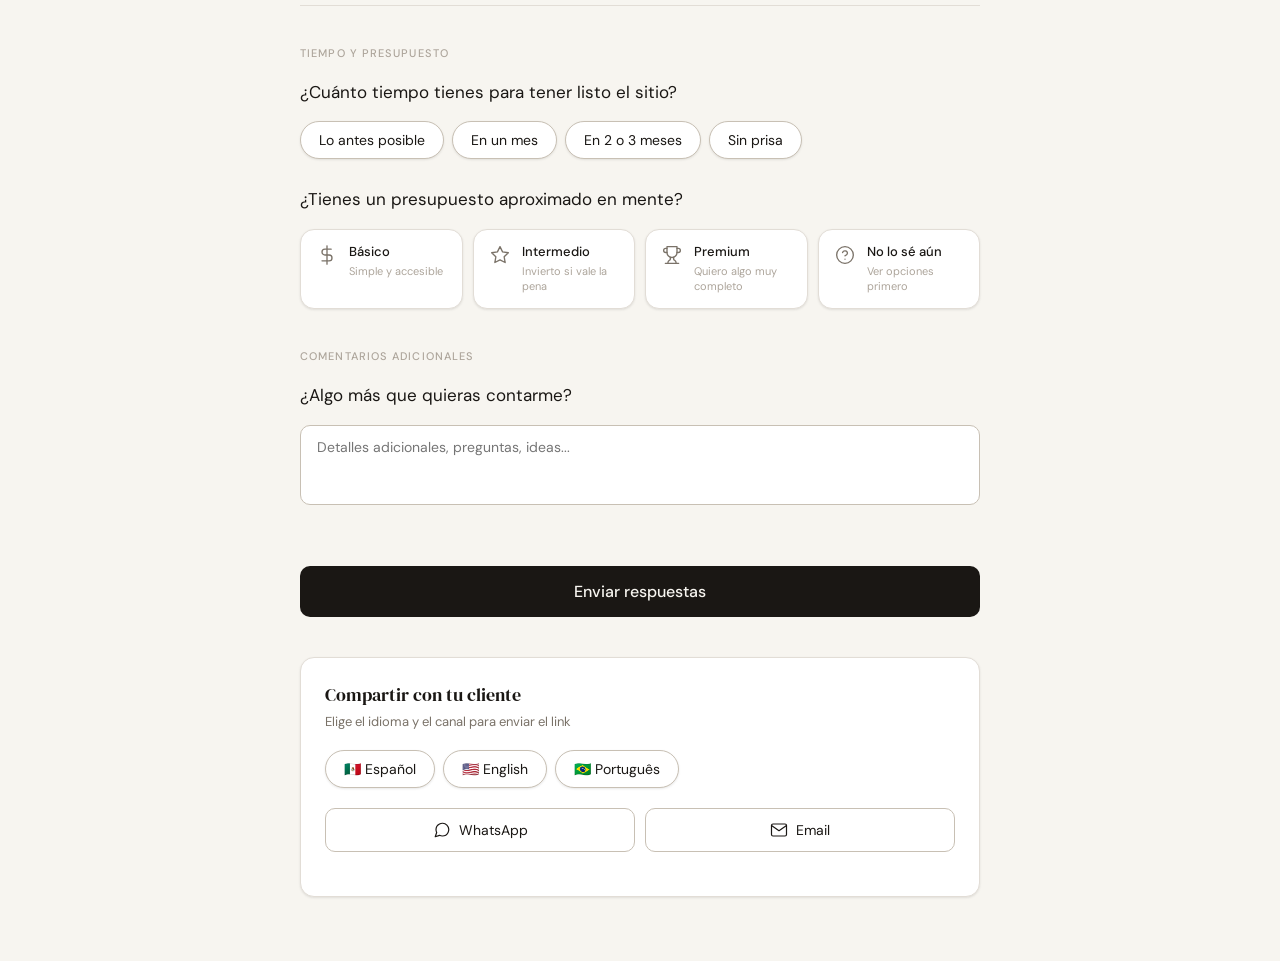
==== commit 4dc84a03: "Add additional comments section to the form" ====
--- a/index.html
+++ b/index.html
@@ -431,6 +431,11 @@
   </div>
 
   <div id="main-form">
+   <div class="section">
+    <div class="section-label" id="lbl-nombre">Tu nombre</div>
+    <input type="text" id="input-nombre" placeholder="Nombre y apellido" style="width:100%;padding:12px 16px;border:1px solid var(--border-strong);border-radius:var(--radius);background:var(--surface);color:var(--text);font-family:'DM Sans',sans-serif;font-size:15px;outline:none;transition:border .15s" onfocus="this.style.borderColor='var(--accent)'" onblur="this.style.borderColor='var(--border-strong)'">
+  </div>
+  <hr class="divider">
     <div class="progress-wrap">
       <div class="progress-label" id="prog-label">0 de 7 preguntas respondidas</div>
       <div class="progress-track"><div class="progress-fill" id="progress"></div></div>
@@ -467,6 +472,9 @@
           <div><div class="card-ct" id="r6">Otro</div><div class="card-cs" id="r6s">Mi negocio es diferente</div></div>
         </button>
       </div>
+     <div id="otro-box" style="display:none;margin-top:-1rem;margin-bottom:1.75rem">
+       <textarea id="input-otro" rows="2" placeholder="Describe brevemente tu negocio..." style="width:100%;padding:12px 16px;border:1px solid var(--border-strong);border-radius:var(--radius);background:var(--surface);color:var(--text);font-family:'DM Sans',sans-serif;font-size:14px;resize:none;outline:none;transition:border .15s" onfocus="this.style.borderColor='var(--accent)'" onblur="this.style.borderColor='var(--border-strong)'"></textarea>
+     </div>
 
       <div class="question" id="q2">¿Para qué quieres el sitio principalmente?</div>
       <div class="cards-row" id="g-objetivo">
@@ -578,7 +586,11 @@
         </button>
       </div>
     </div>
-
+    <div class="section" style="margin-top:2rem">
+     <div class="section-label" id="lbl-comments">Comentarios adicionales</div>
+     <div class="question" id="q-comments">¿Algo más que quieras contarme?</div>
+     <textarea id="input-comments" rows="3" placeholder="Detalles adicionales, preguntas, ideas..." style="width:100%;padding:12px 16px;border:1px solid var(--border-strong);border-radius:var(--radius);background:var(--surface);color:var(--text);font-family:'DM Sans',sans-serif;font-size:14px;resize:none;outline:none;transition:border .15s" onfocus="this.style.borderColor='var(--accent)'" onblur="this.style.borderColor='var(--border-strong)'"></textarea>
+   </div>
     <!-- Submit button -->
     <button id="submit-btn" onclick="submitForm()" style="width:100%;padding:15px;background:var(--text);color:var(--bg);border:none;border-radius:var(--radius);font-family:'DM Sans',sans-serif;font-size:16px;font-weight:500;cursor:pointer;transition:opacity .15s;margin-top:1rem">
       <span id="submit-label">Enviar respuestas</span>
@@ -619,7 +631,7 @@
 </div>
 
 <script>
-const FORMSPREE_ID = 'jabatista.garcia@gmail.com';
+const FORMSPREE_ID = 'mzdqzlyl';
 const WA_NUMBER = '5215661422790';
 const FORM_URL = window.location.href.split('?')[0];
 
@@ -864,6 +876,9 @@
   document.querySelectorAll('[data-g="'+group+'"]').forEach(b => b.classList.remove('selected'));
   btn.classList.add('selected');
   state[group] = btn.dataset.v;
+  if (group === 'rubro') {
+    document.getElementById('otro-box').style.display = btn.dataset.v === 'otro' ? 'block' : 'none';
+  }
   updateProgress();
 }
 
@@ -899,6 +914,18 @@
   const lm = t.labelMap;
   const formData = new FormData();
   formData.append('_subject', 'Nuevo brief de sitio web');
+  const nombre = document.getElementById('input-nombre').value.trim();
+  const otroRubro = document.getElementById('input-otro').value.trim();
+  const comments = document.getElementById('input-comments').value.trim();
+  
+  if (!nombre) { 
+    alert(lang === 'es' ? 'Por favor ingresa tu nombre.' : lang === 'en' ? 'Please enter your name.' : 'Por favor insira seu nome.');
+    btn.style.opacity = '1'; btn.disabled = false; lbl.textContent = t.submitBtn;
+    return;
+  }
+  formData.append('Nombre', nombre);
+  if (otroRubro) formData.append('Rubro (detalle)', otroRubro);
+  if (comments) formData.append('Comentarios', comments);
   formData.append('_language', lang);
   if (state.rubro) formData.append(lm.rubro, getLabel(state.rubro, lang));
   if (state.objetivo) formData.append(lm.objetivo, getLabel(state.objetivo, lang));
@@ -999,7 +1026,10 @@
 
 // Read ?lang= param on load
 const urlLang = new URLSearchParams(window.location.search).get('lang');
-if (urlLang && ['es','en','pt'].includes(urlLang)) setLang(urlLang);
+if (urlLang && ['es','en','pt'].includes(urlLang)) {
+  setLang(urlLang);
+  document.querySelector('.send-section').style.display = 'none';
+}
 </script>
 </body>
 </html>
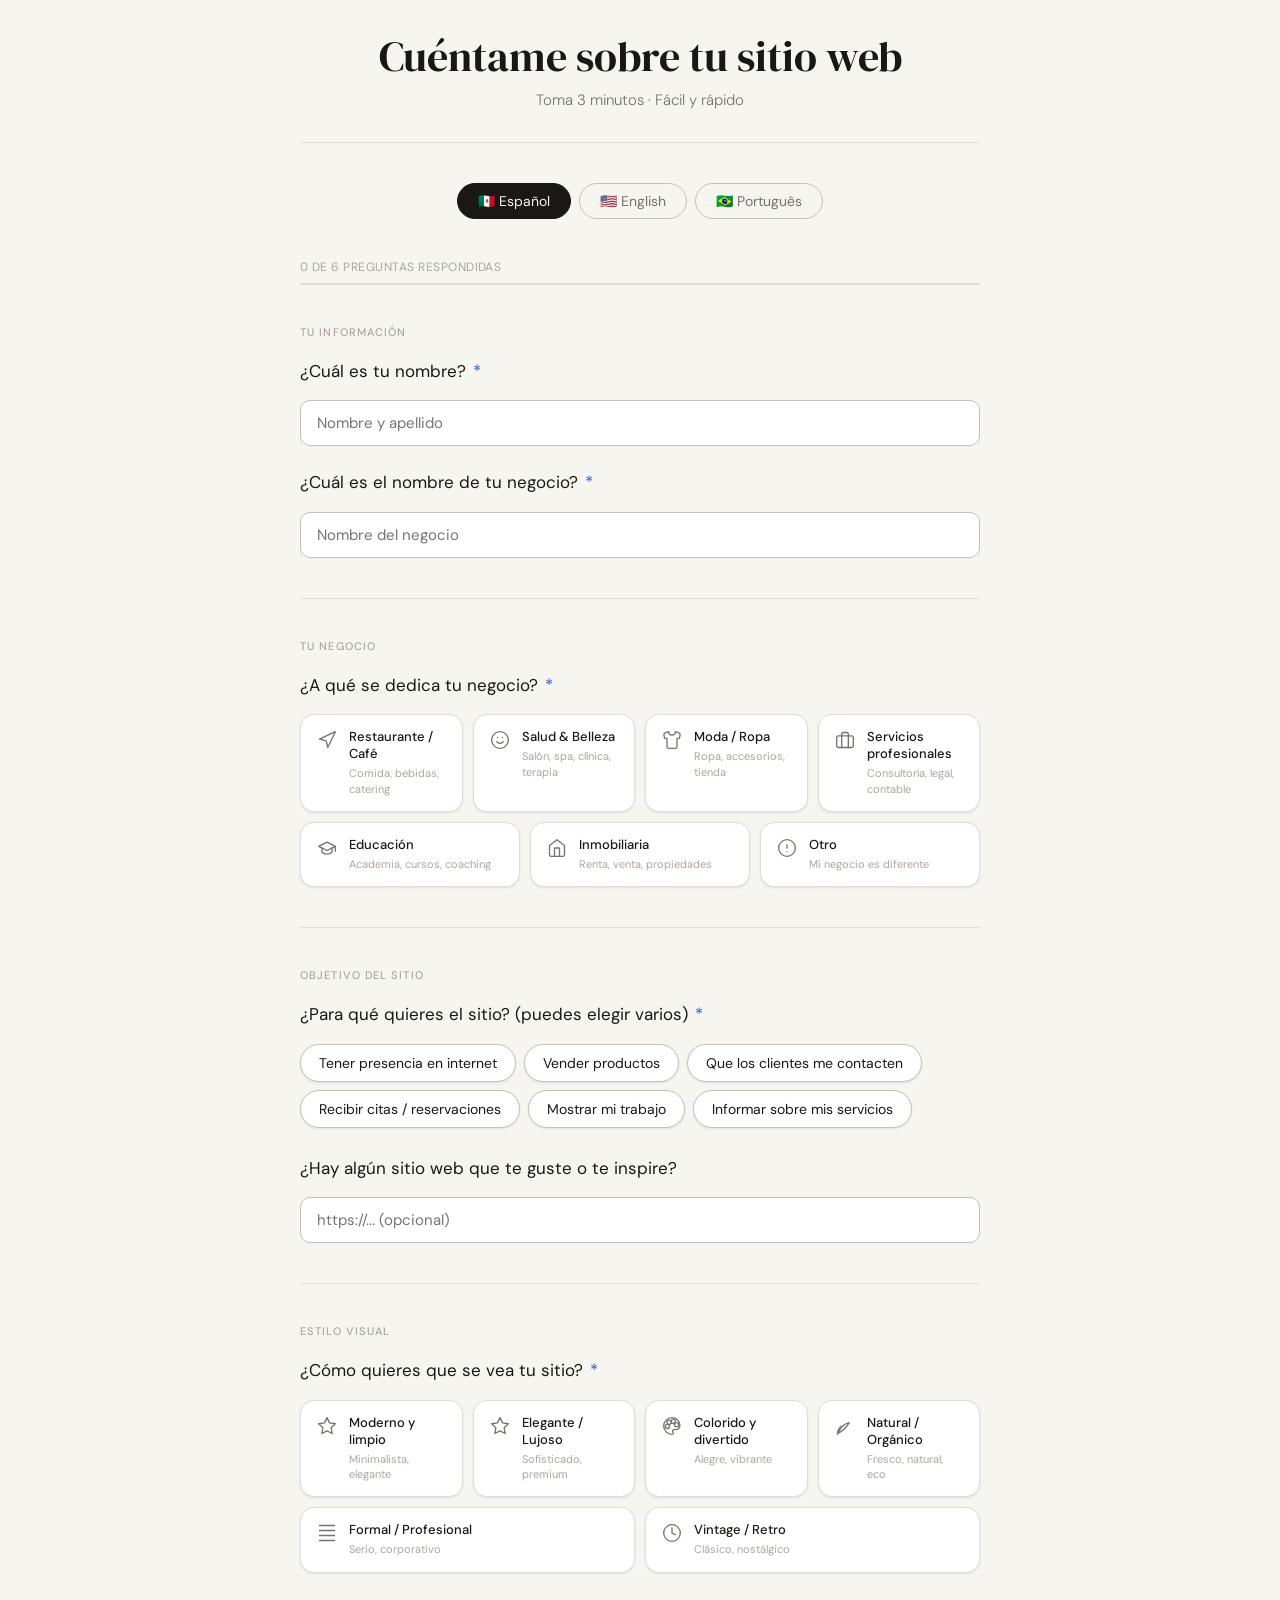
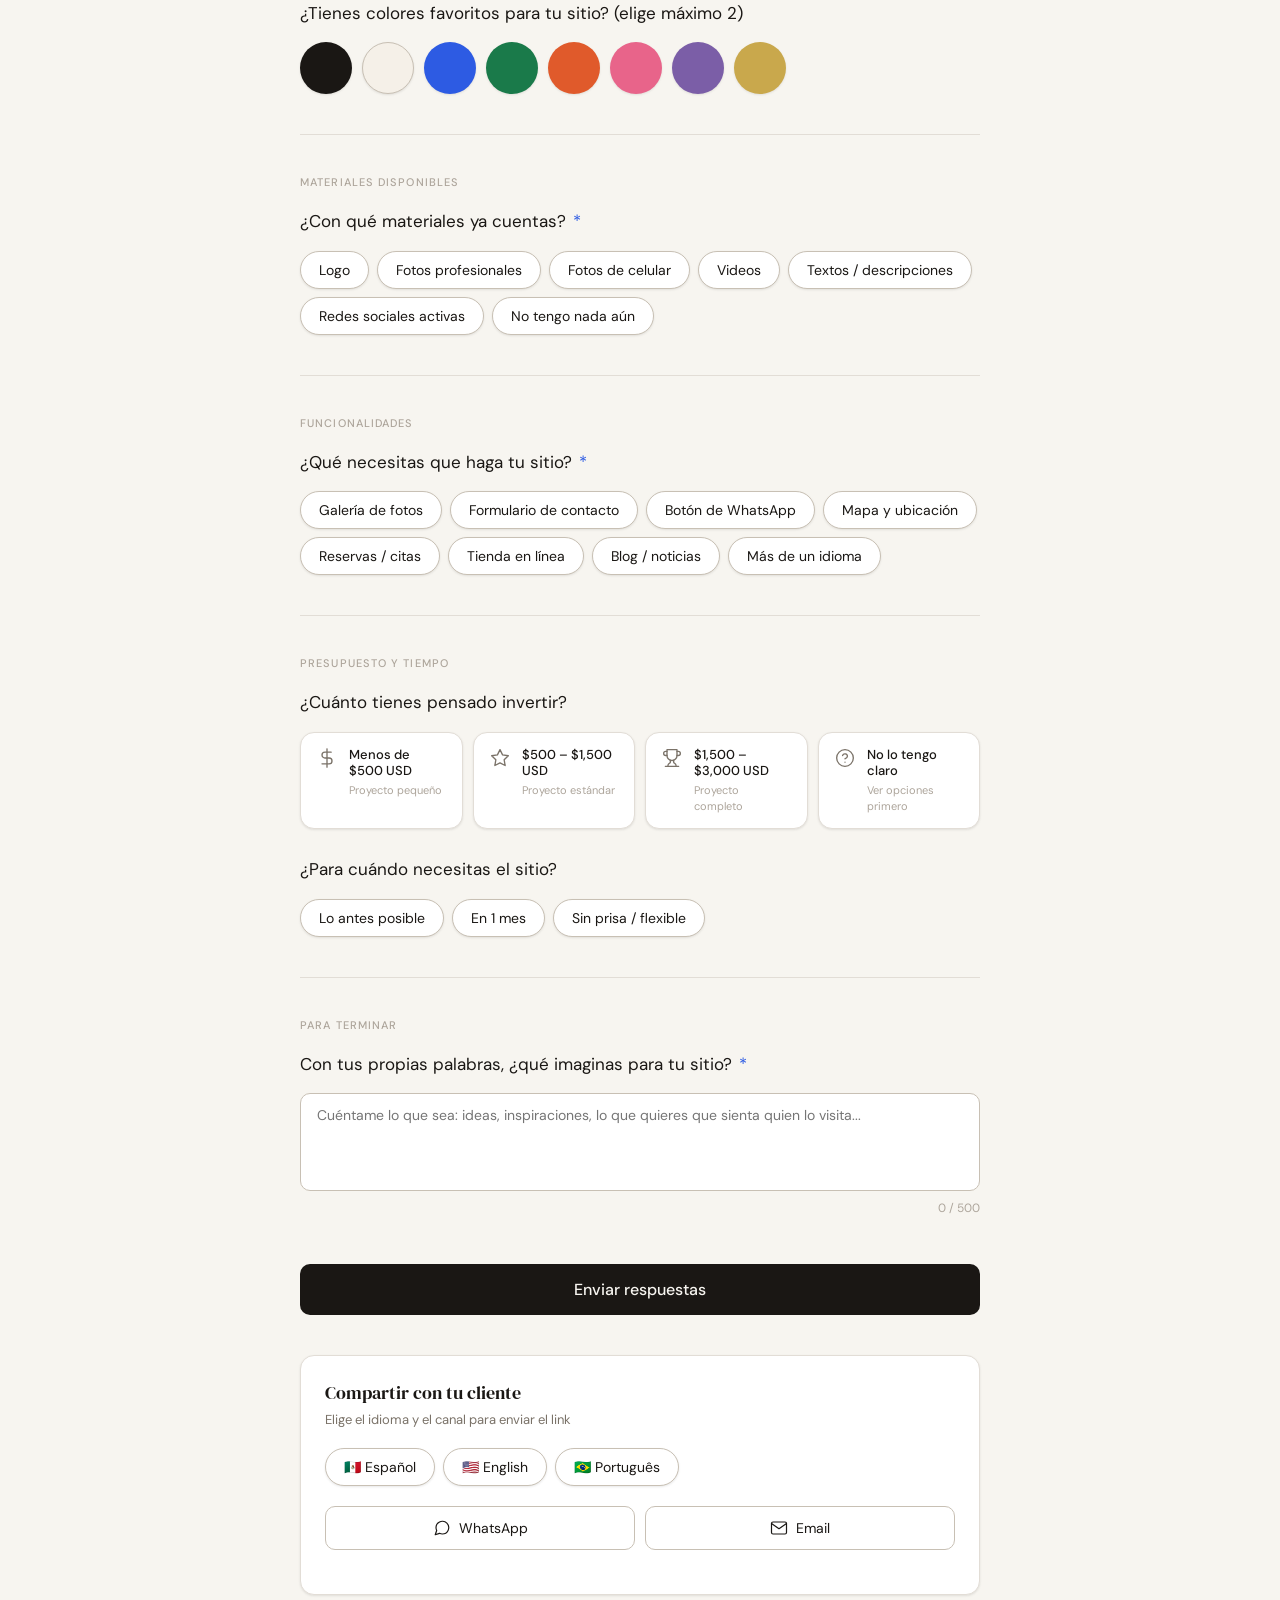
==== commit 87c4fa60: "Update print statement from 'Hello' to 'Goodbye'" ====
--- a/index.html
+++ b/index.html
@@ -9,364 +9,69 @@
 <link href="https://fonts.googleapis.com/css2?family=DM+Serif+Display:ital@0;1&family=DM+Sans:wght@300;400;500&display=swap" rel="stylesheet">
 <style>
   *, *::before, *::after { box-sizing: border-box; margin: 0; padding: 0; }
-
   :root {
-    --bg: #F7F5F0;
-    --surface: #FFFFFF;
-    --border: #E2DDD6;
-    --border-strong: #C8C0B4;
-    --text: #1A1714;
-    --text-muted: #7A7268;
-    --text-hint: #ADA59B;
-    --accent: #2D5BE3;
-    --accent-bg: #EEF2FD;
-    --accent-border: #BDCCF7;
-    --success: #1A7A4A;
-    --success-bg: #EAF7F0;
-    --success-border: #A8DBBF;
-    --radius: 10px;
-    --radius-lg: 14px;
+    --bg: #F7F5F0; --surface: #FFFFFF; --border: #E2DDD6; --border-strong: #C8C0B4;
+    --text: #1A1714; --text-muted: #7A7268; --text-hint: #ADA59B;
+    --accent: #2D5BE3; --accent-bg: #EEF2FD; --accent-border: #BDCCF7;
+    --success: #1A7A4A; --success-bg: #EAF7F0; --success-border: #A8DBBF;
+    --radius: 10px; --radius-lg: 14px;
     --shadow: 0 1px 3px rgba(0,0,0,0.06), 0 1px 2px rgba(0,0,0,0.04);
   }
-
-  body {
-    font-family: 'DM Sans', sans-serif;
-    background: var(--bg);
-    color: var(--text);
-    min-height: 100vh;
-    padding: 2rem 1rem 4rem;
-  }
-
-  .container {
-    max-width: 680px;
-    margin: 0 auto;
-  }
-
-  header {
-    text-align: center;
-    margin-bottom: 2.5rem;
-    padding-bottom: 2rem;
-    border-bottom: 1px solid var(--border);
-  }
-
-  header h1 {
-    font-family: 'DM Serif Display', serif;
-    font-size: clamp(1.8rem, 5vw, 2.6rem);
-    font-weight: 400;
-    line-height: 1.2;
-    margin-bottom: 0.5rem;
-    color: var(--text);
-  }
-
-  header p {
-    font-size: 15px;
-    color: var(--text-muted);
-    font-weight: 300;
-  }
-
-  .lang-bar {
-    display: flex;
-    gap: 8px;
-    justify-content: center;
-    margin-bottom: 2.5rem;
-  }
-
-  .lang-btn {
-    padding: 8px 20px;
-    border: 1px solid var(--border-strong);
-    border-radius: 100px;
-    background: transparent;
-    color: var(--text-muted);
-    cursor: pointer;
-    font-size: 14px;
-    font-family: 'DM Sans', sans-serif;
-    font-weight: 400;
-    transition: all .15s;
-  }
-
+  body { font-family: 'DM Sans', sans-serif; background: var(--bg); color: var(--text); min-height: 100vh; padding: 2rem 1rem 4rem; }
+  .container { max-width: 680px; margin: 0 auto; }
+  header { text-align: center; margin-bottom: 2.5rem; padding-bottom: 2rem; border-bottom: 1px solid var(--border); }
+  header h1 { font-family: 'DM Serif Display', serif; font-size: clamp(1.8rem, 5vw, 2.6rem); font-weight: 400; line-height: 1.2; margin-bottom: 0.5rem; }
+  header p { font-size: 15px; color: var(--text-muted); font-weight: 300; }
+  .lang-bar { display: flex; gap: 8px; justify-content: center; margin-bottom: 2.5rem; }
+  .lang-btn { padding: 8px 20px; border: 1px solid var(--border-strong); border-radius: 100px; background: transparent; color: var(--text-muted); cursor: pointer; font-size: 14px; font-family: 'DM Sans', sans-serif; font-weight: 400; transition: all .15s; }
   .lang-btn:hover { background: var(--surface); color: var(--text); }
-  .lang-btn.active {
-    background: var(--text);
-    color: var(--bg);
-    border-color: var(--text);
-  }
-
-  .progress-wrap {
-    margin-bottom: 2.5rem;
-  }
-
-  .progress-label {
-    font-size: 12px;
-    color: var(--text-hint);
-    margin-bottom: 8px;
-    letter-spacing: .04em;
-    text-transform: uppercase;
-  }
-
-  .progress-track {
-    height: 2px;
-    background: var(--border);
-    border-radius: 2px;
-    overflow: hidden;
-  }
-
-  .progress-fill {
-    height: 100%;
-    background: var(--accent);
-    border-radius: 2px;
-    transition: width .4s ease;
-    width: 0%;
-  }
-
-  .section {
-    margin-bottom: 2.5rem;
-  }
-
-  .section-label {
-    font-size: 11px;
-    font-weight: 500;
-    letter-spacing: .1em;
-    text-transform: uppercase;
-    color: var(--text-hint);
-    margin-bottom: 1.25rem;
-  }
-
-  .question {
-    font-size: 17px;
-    font-weight: 400;
-    color: var(--text);
-    margin-bottom: 1rem;
-    line-height: 1.5;
-  }
-
-  .divider {
-    border: none;
-    border-top: 1px solid var(--border);
-    margin: 2.5rem 0;
-  }
-
-  /* Pills */
-  .pills {
-    display: flex;
-    flex-wrap: wrap;
-    gap: 8px;
-    margin-bottom: 1.75rem;
-  }
-
-  .pill {
-    padding: 9px 18px;
-    border: 1px solid var(--border-strong);
-    border-radius: 100px;
-    background: var(--surface);
-    color: var(--text);
-    cursor: pointer;
-    font-size: 14px;
-    font-family: 'DM Sans', sans-serif;
-    font-weight: 400;
-    transition: all .15s;
-    box-shadow: var(--shadow);
-  }
-
+  .lang-btn.active { background: var(--text); color: var(--bg); border-color: var(--text); }
+  .progress-wrap { margin-bottom: 2.5rem; }
+  .progress-label { font-size: 12px; color: var(--text-hint); margin-bottom: 8px; letter-spacing: .04em; text-transform: uppercase; }
+  .progress-track { height: 2px; background: var(--border); border-radius: 2px; overflow: hidden; }
+  .progress-fill { height: 100%; background: var(--accent); border-radius: 2px; transition: width .4s ease; width: 0%; }
+  .section { margin-bottom: 2.5rem; }
+  .section-label { font-size: 11px; font-weight: 500; letter-spacing: .1em; text-transform: uppercase; color: var(--text-hint); margin-bottom: 1.25rem; }
+  .question { font-size: 17px; font-weight: 400; color: var(--text); margin-bottom: 1rem; line-height: 1.5; }
+  .divider { border: none; border-top: 1px solid var(--border); margin: 2.5rem 0; }
+  .pills { display: flex; flex-wrap: wrap; gap: 8px; margin-bottom: 1.75rem; }
+  .pill { padding: 9px 18px; border: 1px solid var(--border-strong); border-radius: 100px; background: var(--surface); color: var(--text); cursor: pointer; font-size: 14px; font-family: 'DM Sans', sans-serif; font-weight: 400; transition: all .15s; box-shadow: var(--shadow); }
   .pill:hover { border-color: var(--accent); color: var(--accent); }
-
-  .pill.selected {
-    background: var(--accent-bg);
-    border-color: var(--accent-border);
-    color: var(--accent);
-    font-weight: 500;
-  }
-
-  /* Cards */
-  .cards-row {
-    display: flex;
-    flex-wrap: wrap;
-    gap: 10px;
-    margin-bottom: 1.75rem;
-  }
-
-  .card-pill {
-    flex: 1;
-    min-width: 140px;
-    padding: 14px 16px;
-    border: 1px solid var(--border);
-    border-radius: var(--radius-lg);
-    background: var(--surface);
-    color: var(--text);
-    cursor: pointer;
-    font-family: 'DM Sans', sans-serif;
-    text-align: left;
-    display: flex;
-    gap: 12px;
-    align-items: flex-start;
-    transition: all .15s;
-    box-shadow: var(--shadow);
-  }
-
+  .pill.selected { background: var(--accent-bg); border-color: var(--accent-border); color: var(--accent); font-weight: 500; }
+  .cards-row { display: flex; flex-wrap: wrap; gap: 10px; margin-bottom: 1.75rem; }
+  .card-pill { flex: 1; min-width: 140px; padding: 14px 16px; border: 1px solid var(--border); border-radius: var(--radius-lg); background: var(--surface); color: var(--text); cursor: pointer; font-family: 'DM Sans', sans-serif; text-align: left; display: flex; gap: 12px; align-items: flex-start; transition: all .15s; box-shadow: var(--shadow); }
   .card-pill:hover { border-color: var(--border-strong); }
-
-  .card-pill.selected {
-    background: var(--accent-bg);
-    border-color: var(--accent-border);
-  }
-
-  .card-pill svg {
-    width: 20px;
-    height: 20px;
-    flex-shrink: 0;
-    margin-top: 1px;
-    color: var(--text-muted);
-    stroke: currentColor;
-    fill: none;
-    stroke-width: 1.6;
-    stroke-linecap: round;
-    stroke-linejoin: round;
-  }
-
+  .card-pill.selected { background: var(--accent-bg); border-color: var(--accent-border); }
+  .card-pill svg { width: 20px; height: 20px; flex-shrink: 0; margin-top: 1px; color: var(--text-muted); stroke: currentColor; fill: none; stroke-width: 1.6; stroke-linecap: round; stroke-linejoin: round; }
   .card-pill.selected svg { color: var(--accent); }
-
-  .card-ct {
-    font-size: 13px;
-    font-weight: 500;
-    color: var(--text);
-    line-height: 1.3;
-  }
-
-  .card-cs {
-    font-size: 11px;
-    color: var(--text-hint);
-    margin-top: 3px;
-    line-height: 1.4;
-  }
-
+  .card-ct { font-size: 13px; font-weight: 500; color: var(--text); line-height: 1.3; }
+  .card-cs { font-size: 11px; color: var(--text-hint); margin-top: 3px; line-height: 1.4; }
   .card-pill.selected .card-ct { color: var(--accent); }
   .card-pill.selected .card-cs { color: #7A96E8; }
-
-  /* Send section */
-  .send-section {
-    background: var(--surface);
-    border: 1px solid var(--border);
-    border-radius: var(--radius-lg);
-    padding: 1.5rem;
-    margin-top: 2.5rem;
-    box-shadow: var(--shadow);
-  }
-
-  .send-title {
-    font-family: 'DM Serif Display', serif;
-    font-size: 1.15rem;
-    font-weight: 400;
-    margin-bottom: 0.35rem;
-  }
-
-  .send-sub {
-    font-size: 13px;
-    color: var(--text-muted);
-    margin-bottom: 1.25rem;
-  }
-
-  .send-langs {
-    display: flex;
-    gap: 8px;
-    flex-wrap: wrap;
-    margin-bottom: 1.25rem;
-  }
-
-  .channel-row {
-    display: flex;
-    gap: 10px;
-    margin-bottom: 1.25rem;
-  }
-
-  .channel-btn {
-    flex: 1;
-    padding: 12px;
-    border: 1px solid var(--border-strong);
-    border-radius: var(--radius);
-    background: transparent;
-    cursor: pointer;
-    display: flex;
-    align-items: center;
-    justify-content: center;
-    gap: 8px;
-    font-size: 14px;
-    font-family: 'DM Sans', sans-serif;
-    color: var(--text);
-    transition: all .15s;
-  }
-
+  .color-grid { display: flex; flex-wrap: wrap; gap: 10px; margin-bottom: 1.75rem; }
+  .color-swatch { width: 52px; height: 52px; border-radius: 50%; cursor: pointer; border: 3px solid transparent; transition: all .15s; position: relative; box-shadow: var(--shadow); }
+  .color-swatch.selected { border-color: var(--accent); transform: scale(1.1); }
+  .color-swatch.selected::after { content: '✓'; position: absolute; inset: 0; display: flex; align-items: center; justify-content: center; font-size: 18px; font-weight: 700; color: white; text-shadow: 0 1px 2px rgba(0,0,0,0.5); }
+  .text-input { width: 100%; padding: 12px 16px; border: 1px solid var(--border-strong); border-radius: var(--radius); background: var(--surface); color: var(--text); font-family: 'DM Sans', sans-serif; font-size: 15px; outline: none; transition: border .15s; }
+  .text-input:focus { border-color: var(--accent); }
+  .text-area { width: 100%; padding: 12px 16px; border: 1px solid var(--border-strong); border-radius: var(--radius); background: var(--surface); color: var(--text); font-family: 'DM Sans', sans-serif; font-size: 14px; resize: none; outline: none; transition: border .15s; }
+  .text-area:focus { border-color: var(--accent); }
+  .char-count { font-size: 12px; color: var(--text-hint); text-align: right; margin-top: 4px; }
+  .send-section { background: var(--surface); border: 1px solid var(--border); border-radius: var(--radius-lg); padding: 1.5rem; margin-top: 2.5rem; box-shadow: var(--shadow); }
+  .send-title { font-family: 'DM Serif Display', serif; font-size: 1.15rem; font-weight: 400; margin-bottom: 0.35rem; }
+  .send-sub { font-size: 13px; color: var(--text-muted); margin-bottom: 1.25rem; }
+  .send-langs { display: flex; gap: 8px; flex-wrap: wrap; margin-bottom: 1.25rem; }
+  .channel-row { display: flex; gap: 10px; margin-bottom: 1.25rem; }
+  .channel-btn { flex: 1; padding: 12px; border: 1px solid var(--border-strong); border-radius: var(--radius); background: transparent; cursor: pointer; display: flex; align-items: center; justify-content: center; gap: 8px; font-size: 14px; font-family: 'DM Sans', sans-serif; color: var(--text); transition: all .15s; }
   .channel-btn:hover { background: var(--bg); }
-
-  .channel-btn.selected {
-    background: var(--success-bg);
-    color: var(--success);
-    border-color: var(--success-border);
-    font-weight: 500;
-  }
-
-  .channel-btn svg {
-    width: 18px;
-    height: 18px;
-    flex-shrink: 0;
-    stroke: currentColor;
-    fill: none;
-    stroke-width: 1.6;
-    stroke-linecap: round;
-    stroke-linejoin: round;
-  }
-
-  .share-box {
-    display: none;
-    background: var(--bg);
-    border-radius: var(--radius);
-    padding: 1rem;
-    font-size: 13px;
-    color: var(--text-muted);
-    line-height: 1.7;
-    border: 1px solid var(--border);
-  }
-
+  .channel-btn.selected { background: var(--success-bg); color: var(--success); border-color: var(--success-border); font-weight: 500; }
+  .channel-btn svg { width: 18px; height: 18px; flex-shrink: 0; stroke: currentColor; fill: none; stroke-width: 1.6; stroke-linecap: round; stroke-linejoin: round; }
+  .share-box { display: none; background: var(--bg); border-radius: var(--radius); padding: 1rem; font-size: 13px; color: var(--text-muted); line-height: 1.7; border: 1px solid var(--border); }
   .share-box.show { display: block; }
-
-  .share-box strong {
-    color: var(--text);
-    font-weight: 500;
-    display: block;
-    margin-bottom: 6px;
-  }
-
-  .share-box .link-text {
-    color: var(--accent);
-    word-break: break-all;
-    font-size: 12px;
-  }
-
-  .action-row {
-    display: flex;
-    gap: 8px;
-    margin-top: 12px;
-    flex-wrap: wrap;
-  }
-
-  .action-btn {
-    flex: 1;
-    min-width: 120px;
-    padding: 10px 16px;
-    border: 1px solid var(--border-strong);
-    border-radius: var(--radius);
-    background: var(--surface);
-    cursor: pointer;
-    font-size: 13px;
-    font-family: 'DM Sans', sans-serif;
-    font-weight: 500;
-    color: var(--text);
-    display: flex;
-    align-items: center;
-    justify-content: center;
-    gap: 6px;
-    transition: all .15s;
-    text-decoration: none;
-  }
-
+  .share-box strong { color: var(--text); font-weight: 500; display: block; margin-bottom: 6px; }
+  .share-box .link-text { color: var(--accent); word-break: break-all; font-size: 12px; }
+  .action-row { display: flex; gap: 8px; margin-top: 12px; flex-wrap: wrap; }
+  .action-btn { flex: 1; min-width: 120px; padding: 10px 16px; border: 1px solid var(--border-strong); border-radius: var(--radius); background: var(--surface); cursor: pointer; font-size: 13px; font-family: 'DM Sans', sans-serif; font-weight: 500; color: var(--text); display: flex; align-items: center; justify-content: center; gap: 6px; transition: all .15s; text-decoration: none; }
   .action-btn:hover { background: var(--bg); }
   .action-btn svg { width:15px; height:15px; stroke:currentColor; fill:none; stroke-width:1.8; stroke-linecap:round; stroke-linejoin:round; flex-shrink:0; }
   .action-btn.primary { background: var(--accent); color: white; border-color: var(--accent); }
@@ -374,41 +79,13 @@
   .action-btn.wa { background: #25D366; color: white; border-color: #25D366; }
   .action-btn.wa:hover { opacity: .9; }
   .action-btn.done { color: var(--success); border-color: var(--success-border); background: var(--success-bg); }
-
-  /* Thank you screen */
-  .thankyou {
-    display: none;
-    text-align: center;
-    padding: 3rem 1rem;
-  }
-
+  .thankyou { display: none; text-align: center; padding: 3rem 1rem; }
   .thankyou.show { display: block; }
-
-  .thankyou-icon {
-    width: 56px;
-    height: 56px;
-    background: var(--success-bg);
-    border-radius: 50%;
-    display: flex;
-    align-items: center;
-    justify-content: center;
-    margin: 0 auto 1.25rem;
-  }
-
+  .thankyou-icon { width: 56px; height: 56px; background: var(--success-bg); border-radius: 50%; display: flex; align-items: center; justify-content: center; margin: 0 auto 1.25rem; }
   .thankyou-icon svg { width:24px; height:24px; stroke: var(--success); fill:none; stroke-width:2; stroke-linecap:round; stroke-linejoin:round; }
-
-  .thankyou h2 {
-    font-family: 'DM Serif Display', serif;
-    font-size: 1.6rem;
-    font-weight: 400;
-    margin-bottom: 0.5rem;
-  }
-
-  .thankyou p {
-    color: var(--text-muted);
-    font-size: 15px;
-  }
-
+  .thankyou h2 { font-family: 'DM Serif Display', serif; font-size: 1.6rem; font-weight: 400; margin-bottom: 0.5rem; }
+  .thankyou p { color: var(--text-muted); font-size: 15px; }
+  .required-star { color: var(--accent); margin-left: 2px; }
   @media (max-width: 480px) {
     .cards-row { flex-direction: column; }
     .card-pill { min-width: unset; }
@@ -421,7 +98,7 @@
 
   <header>
     <h1 id="header-title">Cuéntame sobre tu sitio web</h1>
-    <p id="header-sub">Toma 3 minutos · Sin texto libre · Solo clics</p>
+    <p id="header-sub">Toma 3 minutos · Fácil y rápido</p>
   </header>
 
   <div class="lang-bar">
@@ -431,168 +108,212 @@
   </div>
 
   <div id="main-form">
-   <div class="section">
-    <div class="section-label" id="lbl-nombre">Tu nombre</div>
-    <input type="text" id="input-nombre" placeholder="Nombre y apellido" style="width:100%;padding:12px 16px;border:1px solid var(--border-strong);border-radius:var(--radius);background:var(--surface);color:var(--text);font-family:'DM Sans',sans-serif;font-size:15px;outline:none;transition:border .15s" onfocus="this.style.borderColor='var(--accent)'" onblur="this.style.borderColor='var(--border-strong)'">
-  </div>
-  <hr class="divider">
+
     <div class="progress-wrap">
-      <div class="progress-label" id="prog-label">0 de 7 preguntas respondidas</div>
+      <div class="progress-label" id="prog-label">0 de 6 preguntas respondidas</div>
       <div class="progress-track"><div class="progress-fill" id="progress"></div></div>
     </div>
 
-    <!-- S1 -->
+    <!-- S1: Identificación -->
     <div class="section">
-      <div class="section-label" id="lbl-s1">Tu negocio</div>
-
-      <div class="question" id="q1">¿Cuál es el rubro de tu negocio?</div>
+      <div class="section-label" id="lbl-s1">Tu información</div>
+
+      <div class="question" id="q0">¿Cuál es tu nombre? <span class="required-star">*</span></div>
+      <input type="text" id="input-nombre" class="text-input" placeholder="Nombre y apellido" style="margin-bottom:1.5rem">
+
+      <div class="question" id="q0b">¿Cuál es el nombre de tu negocio? <span class="required-star">*</span></div>
+      <input type="text" id="input-negocio" class="text-input" placeholder="Nombre del negocio">
+    </div>
+
+    <hr class="divider">
+
+    <!-- S2: Rubro -->
+    <div class="section">
+      <div class="section-label" id="lbl-s2">Tu negocio</div>
+
+      <div class="question" id="q2">¿A qué se dedica tu negocio? <span class="required-star">*</span></div>
       <div class="cards-row" id="g-rubro">
+        <button class="card-pill" data-g="rubro" data-v="restaurante" onclick="pick(this,'rubro')">
+          <svg viewBox="0 0 24 24"><path d="M3 11l19-9-9 19-2-8-8-2z"/></svg>
+          <div><div class="card-ct" id="r1">Restaurante / Café</div><div class="card-cs" id="r1s">Comida, bebidas, catering</div></div>
+        </button>
         <button class="card-pill" data-g="rubro" data-v="belleza" onclick="pick(this,'rubro')">
           <svg viewBox="0 0 24 24"><path d="M12 2C6.5 2 2 6.5 2 12s4.5 10 10 10 10-4.5 10-10S17.5 2 12 2"/><path d="M8 14s1.5 2 4 2 4-2 4-2"/><line x1="9" y1="9" x2="9.01" y2="9"/><line x1="15" y1="9" x2="15.01" y2="9"/></svg>
-          <div><div class="card-ct" id="r1">Belleza y bienestar</div><div class="card-cs" id="r1s">Salón, spa, estética</div></div>
-        </button>
-        <button class="card-pill" data-g="rubro" data-v="alimentos" onclick="pick(this,'rubro')">
-          <svg viewBox="0 0 24 24"><path d="M3 11l19-9-9 19-2-8-8-2z"/></svg>
-          <div><div class="card-ct" id="r2">Alimentos</div><div class="card-cs" id="r2s">Restaurante, catering, pastelería</div></div>
+          <div><div class="card-ct" id="r2">Salud & Belleza</div><div class="card-cs" id="r2s">Salón, spa, clínica, terapia</div></div>
         </button>
         <button class="card-pill" data-g="rubro" data-v="moda" onclick="pick(this,'rubro')">
           <svg viewBox="0 0 24 24"><path d="M20.38 3.46L16 2a4 4 0 0 1-8 0L3.62 3.46a2 2 0 0 0-1.34 2.23l.58 3.57a1 1 0 0 0 .99.84H6v10c0 1.1.9 2 2 2h8a2 2 0 0 0 2-2V10h2.15a1 1 0 0 0 .99-.84l.58-3.57a2 2 0 0 0-1.34-2.23z"/></svg>
-          <div><div class="card-ct" id="r3">Moda y retail</div><div class="card-cs" id="r3s">Ropa, accesorios, tienda</div></div>
+          <div><div class="card-ct" id="r3">Moda / Ropa</div><div class="card-cs" id="r3s">Ropa, accesorios, tienda</div></div>
         </button>
         <button class="card-pill" data-g="rubro" data-v="servicios" onclick="pick(this,'rubro')">
           <svg viewBox="0 0 24 24"><rect x="2" y="7" width="20" height="14" rx="2"/><path d="M16 21V5a2 2 0 0 0-2-2h-4a2 2 0 0 0-2 2v16"/></svg>
           <div><div class="card-ct" id="r4">Servicios profesionales</div><div class="card-cs" id="r4s">Consultoría, legal, contable</div></div>
         </button>
-        <button class="card-pill" data-g="rubro" data-v="salud" onclick="pick(this,'rubro')">
-          <svg viewBox="0 0 24 24"><path d="M22 12h-4l-3 9L9 3l-3 9H2"/></svg>
-          <div><div class="card-ct" id="r5">Salud</div><div class="card-cs" id="r5s">Clínica, consultorio, terapia</div></div>
+        <button class="card-pill" data-g="rubro" data-v="educacion" onclick="pick(this,'rubro')">
+          <svg viewBox="0 0 24 24"><path d="M22 10v6M2 10l10-5 10 5-10 5z"/><path d="M6 12v5c3 3 9 3 12 0v-5"/></svg>
+          <div><div class="card-ct" id="r5">Educación</div><div class="card-cs" id="r5s">Academia, cursos, coaching</div></div>
+        </button>
+        <button class="card-pill" data-g="rubro" data-v="inmobiliaria" onclick="pick(this,'rubro')">
+          <svg viewBox="0 0 24 24"><path d="M3 9l9-7 9 7v11a2 2 0 0 1-2 2H5a2 2 0 0 1-2-2z"/><polyline points="9 22 9 12 15 12 15 22"/></svg>
+          <div><div class="card-ct" id="r6">Inmobiliaria</div><div class="card-cs" id="r6s">Renta, venta, propiedades</div></div>
         </button>
         <button class="card-pill" data-g="rubro" data-v="otro" onclick="pick(this,'rubro')">
           <svg viewBox="0 0 24 24"><circle cx="12" cy="12" r="10"/><path d="M12 8v4M12 16h.01"/></svg>
-          <div><div class="card-ct" id="r6">Otro</div><div class="card-cs" id="r6s">Mi negocio es diferente</div></div>
-        </button>
-      </div>
-     <div id="otro-box" style="display:none;margin-top:-1rem;margin-bottom:1.75rem">
-       <textarea id="input-otro" rows="2" placeholder="Describe brevemente tu negocio..." style="width:100%;padding:12px 16px;border:1px solid var(--border-strong);border-radius:var(--radius);background:var(--surface);color:var(--text);font-family:'DM Sans',sans-serif;font-size:14px;resize:none;outline:none;transition:border .15s" onfocus="this.style.borderColor='var(--accent)'" onblur="this.style.borderColor='var(--border-strong)'"></textarea>
-     </div>
-
-      <div class="question" id="q2">¿Para qué quieres el sitio principalmente?</div>
-      <div class="cards-row" id="g-objetivo">
-        <button class="card-pill" data-g="objetivo" data-v="presencia" onclick="pick(this,'objetivo')">
-          <svg viewBox="0 0 24 24"><circle cx="12" cy="12" r="10"/><line x1="2" y1="12" x2="22" y2="12"/><path d="M12 2a15.3 15.3 0 0 1 4 10 15.3 15.3 0 0 1-4 10 15.3 15.3 0 0 1-4-10 15.3 15.3 0 0 1 4-10z"/></svg>
-          <div><div class="card-ct" id="o1">Presencia online</div><div class="card-cs" id="o1s">Que me encuentren en Google</div></div>
-        </button>
-        <button class="card-pill" data-g="objetivo" data-v="clientes" onclick="pick(this,'objetivo')">
-          <svg viewBox="0 0 24 24"><path d="M17 21v-2a4 4 0 0 0-4-4H5a4 4 0 0 0-4 4v2"/><circle cx="9" cy="7" r="4"/><path d="M23 21v-2a4 4 0 0 0-3-3.87"/><path d="M16 3.13a4 4 0 0 1 0 7.75"/></svg>
-          <div><div class="card-ct" id="o2">Conseguir clientes</div><div class="card-cs" id="o2s">Generar contactos y ventas</div></div>
-        </button>
-        <button class="card-pill" data-g="objetivo" data-v="vender" onclick="pick(this,'objetivo')">
-          <svg viewBox="0 0 24 24"><circle cx="9" cy="21" r="1"/><circle cx="20" cy="21" r="1"/><path d="M1 1h4l2.68 13.39a2 2 0 0 0 2 1.61h9.72a2 2 0 0 0 2-1.61L23 6H6"/></svg>
-          <div><div class="card-ct" id="o3">Vender productos</div><div class="card-cs" id="o3s">Tienda en línea</div></div>
-        </button>
-        <button class="card-pill" data-g="objetivo" data-v="citas" onclick="pick(this,'objetivo')">
-          <svg viewBox="0 0 24 24"><rect x="3" y="4" width="18" height="18" rx="2"/><line x1="16" y1="2" x2="16" y2="6"/><line x1="8" y1="2" x2="8" y2="6"/><line x1="3" y1="10" x2="21" y2="10"/></svg>
-          <div><div class="card-ct" id="o4">Reservar citas</div><div class="card-cs" id="o4s">Agenda online para clientes</div></div>
-        </button>
+          <div><div class="card-ct" id="r7">Otro</div><div class="card-cs" id="r7s">Mi negocio es diferente</div></div>
+        </button>
+      </div>
+      <div id="otro-box" style="display:none;margin-top:-1rem;margin-bottom:1.75rem">
+        <textarea id="input-otro" class="text-area" rows="2" id="input-otro-desc" placeholder="Describe brevemente tu negocio..."></textarea>
       </div>
     </div>
 
     <hr class="divider">
 
-    <!-- S2 -->
+    <!-- S3: Objetivo (multi) -->
     <div class="section">
-      <div class="section-label" id="lbl-s2">Funciones</div>
-      <div class="question" id="q3">¿Qué funciones necesitas? (puedes elegir varias)</div>
-      <div class="pills" id="g-funciones">
-        <button class="pill" data-g="funciones" data-v="contacto" onclick="pickMulti(this,'funciones')" id="f1">Formulario de contacto</button>
-        <button class="pill" data-g="funciones" data-v="citas" onclick="pickMulti(this,'funciones')" id="f2">Reservar citas</button>
-        <button class="pill" data-g="funciones" data-v="catalogo" onclick="pickMulti(this,'funciones')" id="f3">Catálogo de servicios</button>
-        <button class="pill" data-g="funciones" data-v="pagos" onclick="pickMulti(this,'funciones')" id="f4">Pagos en línea</button>
-        <button class="pill" data-g="funciones" data-v="galeria" onclick="pickMulti(this,'funciones')" id="f5">Galería de fotos</button>
-        <button class="pill" data-g="funciones" data-v="whatsapp" onclick="pickMulti(this,'funciones')" id="f6">Botón de WhatsApp</button>
-        <button class="pill" data-g="funciones" data-v="redes" onclick="pickMulti(this,'funciones')" id="f7">Redes sociales</button>
-        <button class="pill" data-g="funciones" data-v="mapa" onclick="pickMulti(this,'funciones')" id="f8">Mapa / ubicación</button>
-        <button class="pill" data-g="funciones" data-v="blog" onclick="pickMulti(this,'funciones')" id="f9">Blog o noticias</button>
-        <button class="pill" data-g="funciones" data-v="testimonios" onclick="pickMulti(this,'funciones')" id="f10">Reseñas / testimonios</button>
-      </div>
+      <div class="section-label" id="lbl-s3">Objetivo del sitio</div>
+
+      <div class="question" id="q3">¿Para qué quieres el sitio? (puedes elegir varios) <span class="required-star">*</span></div>
+      <div class="pills" id="g-objetivo">
+        <button class="pill" data-g="objetivo" data-v="presencia" onclick="pickMulti(this,'objetivo')" id="o1">Tener presencia en internet</button>
+        <button class="pill" data-g="objetivo" data-v="vender" onclick="pickMulti(this,'objetivo')" id="o2">Vender productos</button>
+        <button class="pill" data-g="objetivo" data-v="contacto" onclick="pickMulti(this,'objetivo')" id="o3">Que los clientes me contacten</button>
+        <button class="pill" data-g="objetivo" data-v="citas" onclick="pickMulti(this,'objetivo')" id="o4">Recibir citas / reservaciones</button>
+        <button class="pill" data-g="objetivo" data-v="portfolio" onclick="pickMulti(this,'objetivo')" id="o5">Mostrar mi trabajo</button>
+        <button class="pill" data-g="objetivo" data-v="informar" onclick="pickMulti(this,'objetivo')" id="o6">Informar sobre mis servicios</button>
+      </div>
+
+      <div class="question" id="q4">¿Hay algún sitio web que te guste o te inspire?</div>
+      <input type="text" id="input-referencia" class="text-input" placeholder="https://... (opcional)">
     </div>
 
     <hr class="divider">
 
-    <!-- S3 -->
+    <!-- S4: Estilo visual -->
     <div class="section">
-      <div class="section-label" id="lbl-s3">Estilo visual</div>
-
-      <div class="question" id="q4">¿Cómo te imaginas que se vea tu sitio?</div>
+      <div class="section-label" id="lbl-s4">Estilo visual</div>
+
+      <div class="question" id="q5">¿Cómo quieres que se vea tu sitio? <span class="required-star">*</span></div>
       <div class="cards-row" id="g-estilo">
         <button class="card-pill" data-g="estilo" data-v="moderno" onclick="pick(this,'estilo')">
           <svg viewBox="0 0 24 24"><polygon points="12 2 15.09 8.26 22 9.27 17 14.14 18.18 21.02 12 17.77 5.82 21.02 7 14.14 2 9.27 8.91 8.26 12 2"/></svg>
           <div><div class="card-ct" id="e1">Moderno y limpio</div><div class="card-cs" id="e1s">Minimalista, elegante</div></div>
         </button>
+        <button class="card-pill" data-g="estilo" data-v="lujoso" onclick="pick(this,'estilo')">
+          <svg viewBox="0 0 24 24"><path d="M12 2l3.09 6.26L22 9.27l-5 4.87 1.18 6.88L12 17.77l-6.18 3.25L7 14.14 2 9.27l6.91-1.01L12 2z"/></svg>
+          <div><div class="card-ct" id="e2">Elegante / Lujoso</div><div class="card-cs" id="e2s">Sofisticado, premium</div></div>
+        </button>
         <button class="card-pill" data-g="estilo" data-v="colorido" onclick="pick(this,'estilo')">
           <svg viewBox="0 0 24 24"><circle cx="13.5" cy="6.5" r="2.5"/><circle cx="17.5" cy="10.5" r="2.5"/><circle cx="8.5" cy="7.5" r="2.5"/><circle cx="6.5" cy="12.5" r="2.5"/><path d="M12 2C6.5 2 2 6.5 2 12s4.5 10 10 10c.926 0 1.648-.746 1.648-1.688 0-.437-.18-.835-.47-1.125-.29-.29-.47-.688-.47-1.125a1.648 1.648 0 0 1 1.648-1.648h1.93c3.073 0 5.214-2.219 5.214-5.205C21.5 6.215 17.208 2 12 2z"/></svg>
-          <div><div class="card-ct" id="e2">Colorido y alegre</div><div class="card-cs" id="e2s">Vibrante, llamativo</div></div>
-        </button>
-        <button class="card-pill" data-g="estilo" data-v="clasico" onclick="pick(this,'estilo')">
+          <div><div class="card-ct" id="e3">Colorido y divertido</div><div class="card-cs" id="e3s">Alegre, vibrante</div></div>
+        </button>
+        <button class="card-pill" data-g="estilo" data-v="natural" onclick="pick(this,'estilo')">
+          <svg viewBox="0 0 24 24"><path d="M17 8C8 10 5.9 16.17 3.82 19.9c-.19.35.13.72.5.5C7.5 18.5 12 17 17 8z"/><path d="M3 22c0-3.87 1.58-7.35 4.14-9.85"/></svg>
+          <div><div class="card-ct" id="e4">Natural / Orgánico</div><div class="card-cs" id="e4s">Fresco, natural, eco</div></div>
+        </button>
+        <button class="card-pill" data-g="estilo" data-v="formal" onclick="pick(this,'estilo')">
           <svg viewBox="0 0 24 24"><line x1="3" y1="9" x2="21" y2="9"/><line x1="3" y1="15" x2="21" y2="15"/><line x1="3" y1="3" x2="21" y2="3"/><line x1="3" y1="21" x2="21" y2="21"/></svg>
-          <div><div class="card-ct" id="e3">Clásico y formal</div><div class="card-cs" id="e3s">Profesional, serio</div></div>
-        </button>
-        <button class="card-pill" data-g="estilo" data-v="no_se" onclick="pick(this,'estilo')">
+          <div><div class="card-ct" id="e5">Formal / Profesional</div><div class="card-cs" id="e5s">Serio, corporativo</div></div>
+        </button>
+        <button class="card-pill" data-g="estilo" data-v="vintage" onclick="pick(this,'estilo')">
+          <svg viewBox="0 0 24 24"><circle cx="12" cy="12" r="10"/><path d="M12 6v6l4 2"/></svg>
+          <div><div class="card-ct" id="e6">Vintage / Retro</div><div class="card-cs" id="e6s">Clásico, nostálgico</div></div>
+        </button>
+      </div>
+
+      <div class="question" id="q6">¿Tienes colores favoritos para tu sitio? (elige máximo 2)</div>
+      <div class="color-grid" id="g-colores">
+        <div class="color-swatch" data-v="negro" style="background:#1A1714" onclick="pickColor(this)" title="Negro"></div>
+        <div class="color-swatch" data-v="blanco" style="background:#F5F0E8;border:1px solid #C8C0B4" onclick="pickColor(this)" title="Blanco / Beige"></div>
+        <div class="color-swatch" data-v="azul" style="background:#2D5BE3" onclick="pickColor(this)" title="Azul"></div>
+        <div class="color-swatch" data-v="verde" style="background:#1A7A4A" onclick="pickColor(this)" title="Verde"></div>
+        <div class="color-swatch" data-v="naranja" style="background:#E05A2B" onclick="pickColor(this)" title="Rojo / Naranja"></div>
+        <div class="color-swatch" data-v="rosa" style="background:#E8648A" onclick="pickColor(this)" title="Rosa"></div>
+        <div class="color-swatch" data-v="morado" style="background:#7B5EA7" onclick="pickColor(this)" title="Morado"></div>
+        <div class="color-swatch" data-v="dorado" style="background:#C9A84C" onclick="pickColor(this)" title="Dorado"></div>
+      </div>
+    </div>
+
+    <hr class="divider">
+
+    <!-- S5: Materiales -->
+    <div class="section">
+      <div class="section-label" id="lbl-s5">Materiales disponibles</div>
+      <div class="question" id="q7">¿Con qué materiales ya cuentas? <span class="required-star">*</span></div>
+      <div class="pills" id="g-material">
+        <button class="pill" data-g="material" data-v="logo" onclick="pickMulti(this,'material')" id="m1">Logo</button>
+        <button class="pill" data-g="material" data-v="fotos_pro" onclick="pickMulti(this,'material')" id="m2">Fotos profesionales</button>
+        <button class="pill" data-g="material" data-v="fotos_cel" onclick="pickMulti(this,'material')" id="m3">Fotos de celular</button>
+        <button class="pill" data-g="material" data-v="videos" onclick="pickMulti(this,'material')" id="m4">Videos</button>
+        <button class="pill" data-g="material" data-v="textos" onclick="pickMulti(this,'material')" id="m5">Textos / descripciones</button>
+        <button class="pill" data-g="material" data-v="redes" onclick="pickMulti(this,'material')" id="m6">Redes sociales activas</button>
+        <button class="pill" data-g="material" data-v="nada" onclick="pickMulti(this,'material')" id="m7">No tengo nada aún</button>
+      </div>
+    </div>
+
+    <hr class="divider">
+
+    <!-- S6: Funcionalidades -->
+    <div class="section">
+      <div class="section-label" id="lbl-s6">Funcionalidades</div>
+      <div class="question" id="q8">¿Qué necesitas que haga tu sitio? <span class="required-star">*</span></div>
+      <div class="pills" id="g-funciones">
+        <button class="pill" data-g="funciones" data-v="galeria" onclick="pickMulti(this,'funciones')" id="f1">Galería de fotos</button>
+        <button class="pill" data-g="funciones" data-v="contacto" onclick="pickMulti(this,'funciones')" id="f2">Formulario de contacto</button>
+        <button class="pill" data-g="funciones" data-v="whatsapp" onclick="pickMulti(this,'funciones')" id="f3">Botón de WhatsApp</button>
+        <button class="pill" data-g="funciones" data-v="mapa" onclick="pickMulti(this,'funciones')" id="f4">Mapa y ubicación</button>
+        <button class="pill" data-g="funciones" data-v="citas" onclick="pickMulti(this,'funciones')" id="f5">Reservas / citas</button>
+        <button class="pill" data-g="funciones" data-v="tienda" onclick="pickMulti(this,'funciones')" id="f6">Tienda en línea</button>
+        <button class="pill" data-g="funciones" data-v="blog" onclick="pickMulti(this,'funciones')" id="f7">Blog / noticias</button>
+        <button class="pill" data-g="funciones" data-v="idiomas" onclick="pickMulti(this,'funciones')" id="f8">Más de un idioma</button>
+      </div>
+    </div>
+
+    <hr class="divider">
+
+    <!-- S7: Presupuesto y tiempo -->
+    <div class="section">
+      <div class="section-label" id="lbl-s7">Presupuesto y tiempo</div>
+
+      <div class="question" id="q9">¿Cuánto tienes pensado invertir?</div>
+      <div class="cards-row" id="g-presupuesto">
+        <button class="card-pill" data-g="presupuesto" data-v="menos500" onclick="pick(this,'presupuesto')">
+          <svg viewBox="0 0 24 24"><line x1="12" y1="1" x2="12" y2="23"/><path d="M17 5H9.5a3.5 3.5 0 0 0 0 7h5a3.5 3.5 0 0 1 0 7H6"/></svg>
+          <div><div class="card-ct" id="p1">Menos de $500 USD</div><div class="card-cs" id="p1s">Proyecto pequeño</div></div>
+        </button>
+        <button class="card-pill" data-g="presupuesto" data-v="500_1500" onclick="pick(this,'presupuesto')">
+          <svg viewBox="0 0 24 24"><path d="M12 2l3.09 6.26L22 9.27l-5 4.87 1.18 6.88L12 17.77l-6.18 3.25L7 14.14 2 9.27l6.91-1.01L12 2z"/></svg>
+          <div><div class="card-ct" id="p2">$500 – $1,500 USD</div><div class="card-cs" id="p2s">Proyecto estándar</div></div>
+        </button>
+        <button class="card-pill" data-g="presupuesto" data-v="1500_3000" onclick="pick(this,'presupuesto')">
+          <svg viewBox="0 0 24 24"><path d="M6 9H4.5a2.5 2.5 0 0 1 0-5H6"/><path d="M18 9h1.5a2.5 2.5 0 0 0 0-5H18"/><path d="M4 22h16"/><path d="M10 14.66V17c0 .55-.47.98-.97 1.21C7.85 18.75 7 20.24 7 22"/><path d="M14 14.66V17c0 .55.47.98.97 1.21C16.15 18.75 17 20.24 17 22"/><path d="M18 2H6v7a6 6 0 0 0 12 0V2z"/></svg>
+          <div><div class="card-ct" id="p3">$1,500 – $3,000 USD</div><div class="card-cs" id="p3s">Proyecto completo</div></div>
+        </button>
+        <button class="card-pill" data-g="presupuesto" data-v="no_se" onclick="pick(this,'presupuesto')">
           <svg viewBox="0 0 24 24"><circle cx="12" cy="12" r="10"/><path d="M9.09 9a3 3 0 0 1 5.83 1c0 2-3 3-3 3"/><line x1="12" y1="17" x2="12.01" y2="17"/></svg>
-          <div><div class="card-ct" id="e4">No lo sé aún</div><div class="card-cs" id="e4s">Necesito orientación</div></div>
-        </button>
-      </div>
-
-      <div class="question" id="q5">¿Tienes material listo? (elige los que apliquen)</div>
-      <div class="pills" id="g-material">
-        <button class="pill" data-g="material" data-v="logo" onclick="pickMulti(this,'material')" id="m1">Tengo logo</button>
-        <button class="pill" data-g="material" data-v="fotos" onclick="pickMulti(this,'material')" id="m2">Tengo fotos</button>
-        <button class="pill" data-g="material" data-v="textos" onclick="pickMulti(this,'material')" id="m3">Tengo textos</button>
-        <button class="pill" data-g="material" data-v="nada" onclick="pickMulti(this,'material')" id="m4">No tengo nada todavía</button>
-      </div>
-    </div>
-
-    <hr class="divider">
-
-    <!-- S4 -->
-    <div class="section">
-      <div class="section-label" id="lbl-s4">Tiempo y presupuesto</div>
-
-      <div class="question" id="q6">¿Cuánto tiempo tienes para tener listo el sitio?</div>
+          <div><div class="card-ct" id="p4">No lo tengo claro</div><div class="card-cs" id="p4s">Ver opciones primero</div></div>
+        </button>
+      </div>
+
+      <div class="question" id="q10">¿Para cuándo necesitas el sitio?</div>
       <div class="pills" id="g-urgencia">
         <button class="pill" data-g="urgencia" data-v="urgente" onclick="pick(this,'urgencia')" id="u1">Lo antes posible</button>
-        <button class="pill" data-g="urgencia" data-v="1mes" onclick="pick(this,'urgencia')" id="u2">En un mes</button>
-        <button class="pill" data-g="urgencia" data-v="2meses" onclick="pick(this,'urgencia')" id="u3">En 2 o 3 meses</button>
-        <button class="pill" data-g="urgencia" data-v="sinprisa" onclick="pick(this,'urgencia')" id="u4">Sin prisa</button>
-      </div>
-
-      <div class="question" id="q7">¿Tienes un presupuesto aproximado en mente?</div>
-      <div class="cards-row" id="g-presupuesto">
-        <button class="card-pill" data-g="presupuesto" data-v="basico" onclick="pick(this,'presupuesto')">
-          <svg viewBox="0 0 24 24"><line x1="12" y1="1" x2="12" y2="23"/><path d="M17 5H9.5a3.5 3.5 0 0 0 0 7h5a3.5 3.5 0 0 1 0 7H6"/></svg>
-          <div><div class="card-ct" id="p1">Básico</div><div class="card-cs" id="p1s">Simple y accesible</div></div>
-        </button>
-        <button class="card-pill" data-g="presupuesto" data-v="medio" onclick="pick(this,'presupuesto')">
-          <svg viewBox="0 0 24 24"><path d="M12 2l3.09 6.26L22 9.27l-5 4.87 1.18 6.88L12 17.77l-6.18 3.25L7 14.14 2 9.27l6.91-1.01L12 2z"/></svg>
-          <div><div class="card-ct" id="p2">Intermedio</div><div class="card-cs" id="p2s">Invierto si vale la pena</div></div>
-        </button>
-        <button class="card-pill" data-g="presupuesto" data-v="premium" onclick="pick(this,'presupuesto')">
-          <svg viewBox="0 0 24 24"><path d="M6 9H4.5a2.5 2.5 0 0 1 0-5H6"/><path d="M18 9h1.5a2.5 2.5 0 0 0 0-5H18"/><path d="M4 22h16"/><path d="M10 14.66V17c0 .55-.47.98-.97 1.21C7.85 18.75 7 20.24 7 22"/><path d="M14 14.66V17c0 .55.47.98.97 1.21C16.15 18.75 17 20.24 17 22"/><path d="M18 2H6v7a6 6 0 0 0 12 0V2z"/></svg>
-          <div><div class="card-ct" id="p3">Premium</div><div class="card-cs" id="p3s">Quiero algo muy completo</div></div>
-        </button>
-        <button class="card-pill" data-g="presupuesto" data-v="no_se" onclick="pick(this,'presupuesto')">
-          <svg viewBox="0 0 24 24"><circle cx="12" cy="12" r="10"/><path d="M9.09 9a3 3 0 0 1 5.83 1c0 2-3 3-3 3"/><line x1="12" y1="17" x2="12.01" y2="17"/></svg>
-          <div><div class="card-ct" id="p4">No lo sé aún</div><div class="card-cs" id="p4s">Ver opciones primero</div></div>
-        </button>
-      </div>
-    </div>
-    <div class="section" style="margin-top:2rem">
-     <div class="section-label" id="lbl-comments">Comentarios adicionales</div>
-     <div class="question" id="q-comments">¿Algo más que quieras contarme?</div>
-     <textarea id="input-comments" rows="3" placeholder="Detalles adicionales, preguntas, ideas..." style="width:100%;padding:12px 16px;border:1px solid var(--border-strong);border-radius:var(--radius);background:var(--surface);color:var(--text);font-family:'DM Sans',sans-serif;font-size:14px;resize:none;outline:none;transition:border .15s" onfocus="this.style.borderColor='var(--accent)'" onblur="this.style.borderColor='var(--border-strong)'"></textarea>
-   </div>
-    <!-- Submit button -->
-    <button id="submit-btn" onclick="submitForm()" style="width:100%;padding:15px;background:var(--text);color:var(--bg);border:none;border-radius:var(--radius);font-family:'DM Sans',sans-serif;font-size:16px;font-weight:500;cursor:pointer;transition:opacity .15s;margin-top:1rem">
+        <button class="pill" data-g="urgencia" data-v="1mes" onclick="pick(this,'urgencia')" id="u2">En 1 mes</button>
+        <button class="pill" data-g="urgencia" data-v="sinprisa" onclick="pick(this,'urgencia')" id="u3">Sin prisa / flexible</button>
+      </div>
+    </div>
+
+    <hr class="divider">
+
+    <!-- S8: Descripción libre -->
+    <div class="section">
+      <div class="section-label" id="lbl-s8">Para terminar</div>
+      <div class="question" id="q11">Con tus propias palabras, ¿qué imaginas para tu sitio? <span class="required-star">*</span></div>
+      <textarea id="input-descripcion" class="text-area" rows="4" maxlength="500" placeholder="Cuéntame lo que sea: ideas, inspiraciones, lo que quieres que sienta quien lo visita..." oninput="updateCharCount(this,'char-count-desc',500)"></textarea>
+      <div class="char-count"><span id="char-count-desc">0</span> / 500</div>
+    </div>
+
+    <button id="submit-btn" onclick="submitForm()" style="width:100%;padding:15px;background:var(--text);color:var(--bg);border:none;border-radius:var(--radius);font-family:'DM Sans',sans-serif;font-size:16px;font-weight:500;cursor:pointer;transition:opacity .15s;margin-top:0.5rem">
       <span id="submit-label">Enviar respuestas</span>
     </button>
   </div>
@@ -618,11 +339,11 @@
     <div class="channel-row">
       <button class="channel-btn" id="ch-wa" onclick="setChannel('whatsapp')">
         <svg viewBox="0 0 24 24"><path d="M21 11.5a8.38 8.38 0 0 1-.9 3.8 8.5 8.5 0 0 1-7.6 4.7 8.38 8.38 0 0 1-3.8-.9L3 21l1.9-5.7a8.38 8.38 0 0 1-.9-3.8 8.5 8.5 0 0 1 4.7-7.6 8.38 8.38 0 0 1 3.8-.9h.5a8.48 8.48 0 0 1 8 8v.5z"/></svg>
-        <span id="ch-wa-lbl">WhatsApp</span>
+        <span>WhatsApp</span>
       </button>
       <button class="channel-btn" id="ch-em" onclick="setChannel('email')">
         <svg viewBox="0 0 24 24"><path d="M4 4h16c1.1 0 2 .9 2 2v12c0 1.1-.9 2-2 2H4c-1.1 0-2-.9-2-2V6c0-1.1.9-2 2-2z"/><polyline points="22,6 12,13 2,6"/></svg>
-        <span id="ch-em-lbl">Email</span>
+        <span>Email</span>
       </button>
     </div>
     <div class="share-box" id="share-box"></div>
@@ -638,41 +359,54 @@
 const T = {
   es:{
     headerTitle:'Cuéntame sobre tu sitio web',
-    headerSub:'Toma 3 minutos · Sin texto libre · Solo clics',
-    progLabel:(d,t)=>`${d} de ${t} preguntas respondidas`,
-    s1:'Tu negocio',s2:'Funciones',s3:'Estilo visual',s4:'Tiempo y presupuesto',
-    q1:'¿Cuál es el rubro de tu negocio?',
-    q2:'¿Para qué quieres el sitio principalmente?',
-    q3:'¿Qué funciones necesitas? (puedes elegir varias)',
-    q4:'¿Cómo te imaginas que se vea tu sitio?',
-    q5:'¿Tienes material listo? (elige los que apliquen)',
-    q6:'¿Cuánto tiempo tienes para tener listo el sitio?',
-    q7:'¿Tienes un presupuesto aproximado en mente?',
-    r1:'Belleza y bienestar',r1s:'Salón, spa, estética',
-    r2:'Alimentos',r2s:'Restaurante, catering, pastelería',
-    r3:'Moda y retail',r3s:'Ropa, accesorios, tienda',
+    headerSub:'Toma 3 minutos · Fácil y rápido',
+    progLabel:(d,t)=>`${d} de ${t} secciones completadas`,
+    s1:'Tu información', s2:'Tu negocio', s3:'Objetivo del sitio',
+    s4:'Estilo visual', s5:'Materiales disponibles', s6:'Funcionalidades',
+    s7:'Presupuesto y tiempo', s8:'Para terminar',
+    q0:'¿Cuál es tu nombre?', q0b:'¿Cuál es el nombre de tu negocio?',
+    q2:'¿A qué se dedica tu negocio?',
+    q3:'¿Para qué quieres el sitio? (puedes elegir varios)',
+    q4:'¿Hay algún sitio web que te guste o te inspire?',
+    q5:'¿Cómo quieres que se vea tu sitio?',
+    q6:'¿Tienes colores favoritos para tu sitio? (elige máximo 2)',
+    q7:'¿Con qué materiales ya cuentas?',
+    q8:'¿Qué necesitas que haga tu sitio?',
+    q9:'¿Cuánto tienes pensado invertir?',
+    q10:'¿Para cuándo necesitas el sitio?',
+    q11:'Con tus propias palabras, ¿qué imaginas para tu sitio?',
+    nombrePlaceholder:'Nombre y apellido',
+    negocioPlaceholder:'Nombre del negocio',
+    referenciasPlaceholder:'https://... (opcional)',
+    descripcionPlaceholder:'Cuéntame lo que sea: ideas, inspiraciones, lo que quieres que sienta quien lo visita...',
+    otroPH:'Describe brevemente tu negocio...',
+    r1:'Restaurante / Café',r1s:'Comida, bebidas, catering',
+    r2:'Salud & Belleza',r2s:'Salón, spa, clínica, terapia',
+    r3:'Moda / Ropa',r3s:'Ropa, accesorios, tienda',
     r4:'Servicios profesionales',r4s:'Consultoría, legal, contable',
-    r5:'Salud',r5s:'Clínica, consultorio, terapia',
-    r6:'Otro',r6s:'Mi negocio es diferente',
-    o1:'Presencia online',o1s:'Que me encuentren en Google',
-    o2:'Conseguir clientes',o2s:'Generar contactos y ventas',
-    o3:'Vender productos',o3s:'Tienda en línea',
-    o4:'Reservar citas',o4s:'Agenda online para clientes',
-    f1:'Formulario de contacto',f2:'Reservar citas',f3:'Catálogo de servicios',
-    f4:'Pagos en línea',f5:'Galería de fotos',f6:'Botón de WhatsApp',
-    f7:'Redes sociales',f8:'Mapa / ubicación',f9:'Blog o noticias',f10:'Reseñas / testimonios',
+    r5:'Educación',r5s:'Academia, cursos, coaching',
+    r6:'Inmobiliaria',r6s:'Renta, venta, propiedades',
+    r7:'Otro',r7s:'Mi negocio es diferente',
+    o1:'Tener presencia en internet',o2:'Vender productos',
+    o3:'Que los clientes me contacten',o4:'Recibir citas / reservaciones',
+    o5:'Mostrar mi trabajo',o6:'Informar sobre mis servicios',
     e1:'Moderno y limpio',e1s:'Minimalista, elegante',
-    e2:'Colorido y alegre',e2s:'Vibrante, llamativo',
-    e3:'Clásico y formal',e3s:'Profesional, serio',
-    e4:'No lo sé aún',e4s:'Necesito orientación',
-    m1:'Tengo logo',m2:'Tengo fotos',m3:'Tengo textos',m4:'No tengo nada todavía',
-    u1:'Lo antes posible',u2:'En un mes',u3:'En 2 o 3 meses',u4:'Sin prisa',
-    p1:'Básico',p1s:'Simple y accesible',
-    p2:'Intermedio',p2s:'Invierto si vale la pena',
-    p3:'Premium',p3s:'Quiero algo muy completo',
-    p4:'No lo sé aún',p4s:'Ver opciones primero',
-    submitBtn:'Enviar respuestas',
-    submitSending:'Enviando...',
+    e2:'Elegante / Lujoso',e2s:'Sofisticado, premium',
+    e3:'Colorido y divertido',e3s:'Alegre, vibrante',
+    e4:'Natural / Orgánico',e4s:'Fresco, natural, eco',
+    e5:'Formal / Profesional',e5s:'Serio, corporativo',
+    e6:'Vintage / Retro',e6s:'Clásico, nostálgico',
+    m1:'Logo',m2:'Fotos profesionales',m3:'Fotos de celular',
+    m4:'Videos',m5:'Textos / descripciones',m6:'Redes sociales activas',m7:'No tengo nada aún',
+    f1:'Galería de fotos',f2:'Formulario de contacto',f3:'Botón de WhatsApp',
+    f4:'Mapa y ubicación',f5:'Reservas / citas',f6:'Tienda en línea',
+    f7:'Blog / noticias',f8:'Más de un idioma',
+    p1:'Menos de $500 USD',p1s:'Proyecto pequeño',
+    p2:'$500 – $1,500 USD',p2s:'Proyecto estándar',
+    p3:'$1,500 – $3,000 USD',p3s:'Proyecto completo',
+    p4:'No lo tengo claro',p4s:'Ver opciones primero',
+    u1:'Lo antes posible',u2:'En 1 mes',u3:'Sin prisa / flexible',
+    submitBtn:'Enviar respuestas', submitSending:'Enviando...',
     tyTitle:'¡Listo, gracias!',
     tySub:'Recibí tus respuestas y te contacto pronto con una propuesta.',
     sendTitle:'Compartir con tu cliente',
@@ -680,49 +414,63 @@
     waMsg:'Hola 👋 Te comparto este formulario para que me cuentes qué buscas en tu sitio web. Solo toma 3 minutos y me ayuda mucho para prepararte una propuesta personalizada 😊\n\n',
     emailSubj:'Cuéntame sobre tu sitio web',
     emailBody:'Hola,\n\nTe comparto este breve formulario para que me cuentes qué buscas en tu nuevo sitio web. Solo toma unos minutos y me ayudará a prepararte una propuesta personalizada.\n\n',
-    copyBtn:'Copiar mensaje',
-    copied:'Copiado ✓',
-    openWa:'Abrir WhatsApp',
-    openEmail:'Abrir correo',
-    labelMap:{rubro:'Rubro',objetivo:'Objetivo',funciones:'Funciones',estilo:'Estilo',material:'Material',urgencia:'Urgencia',presupuesto:'Presupuesto'}
+    copyBtn:'Copiar mensaje', copied:'Copiado ✓',
+    openWa:'Abrir WhatsApp', openEmail:'Abrir correo',
+    alertNombre:'Por favor ingresa tu nombre.',
+    alertNegocio:'Por favor ingresa el nombre de tu negocio.',
+    alertDescripcion:'Por favor cuéntanos qué imaginas para tu sitio.',
+    labelMap:{rubro:'Rubro',objetivo:'Objetivo',estilo:'Estilo',colores:'Colores',material:'Material',funciones:'Funciones',presupuesto:'Presupuesto',urgencia:'Tiempo',descripcion:'Descripción',referencia:'Referencia',negocio:'Negocio',otroRubro:'Rubro (detalle)'}
   },
   en:{
     headerTitle:'Tell me about your website',
-    headerSub:'Takes 3 minutes · No typing · Just clicks',
-    progLabel:(d,t)=>`${d} of ${t} questions answered`,
-    s1:'Your business',s2:'Features',s3:'Visual style',s4:'Timeline & budget',
-    q1:'What industry is your business in?',
-    q2:'What is the main goal of your website?',
-    q3:'What features do you need? (pick several)',
-    q4:'How do you picture your website looking?',
-    q5:'Do you have any materials ready? (pick all that apply)',
-    q6:'How much time do you have to launch the site?',
-    q7:'Do you have a rough budget in mind?',
-    r1:'Beauty & wellness',r1s:'Salon, spa, aesthetics',
-    r2:'Food & beverage',r2s:'Restaurant, catering, bakery',
-    r3:'Fashion & retail',r3s:'Clothing, accessories, shop',
+    headerSub:'Takes 3 minutes · Easy and quick',
+    progLabel:(d,t)=>`${d} of ${t} sections completed`,
+    s1:'Your information', s2:'Your business', s3:'Website goal',
+    s4:'Visual style', s5:'Available materials', s6:'Features',
+    s7:'Budget & timeline', s8:'Almost done',
+    q0:'What is your name?', q0b:'What is the name of your business?',
+    q2:'What does your business do?',
+    q3:'What do you want the site for? (pick several)',
+    q4:'Is there a website you like or find inspiring?',
+    q5:'How do you want your site to look?',
+    q6:'Do you have favorite colors for your site? (pick up to 2)',
+    q7:'What materials do you already have?',
+    q8:'What do you need your site to do?',
+    q9:'How much are you thinking of investing?',
+    q10:'When do you need the site?',
+    q11:'In your own words, what do you imagine for your site?',
+    nombrePlaceholder:'First and last name',
+    negocioPlaceholder:'Business name',
+    referenciasPlaceholder:'https://... (optional)',
+    descripcionPlaceholder:'Tell me anything: ideas, inspiration, how you want visitors to feel...',
+    otroPH:'Briefly describe your business...',
+    r1:'Restaurant / Café',r1s:'Food, drinks, catering',
+    r2:'Health & Beauty',r2s:'Salon, spa, clinic, therapy',
+    r3:'Fashion / Clothing',r3s:'Clothing, accessories, shop',
     r4:'Professional services',r4s:'Consulting, legal, accounting',
-    r5:'Healthcare',r5s:'Clinic, office, therapy',
-    r6:'Other',r6s:'My business is different',
-    o1:'Online presence',o1s:'Get found on Google',
-    o2:'Get new clients',o2s:'Generate leads and sales',
-    o3:'Sell products',o3s:'Online store',
-    o4:'Book appointments',o4s:'Online scheduling',
-    f1:'Contact form',f2:'Appointment booking',f3:'Services catalogue',
-    f4:'Online payments',f5:'Photo gallery',f6:'WhatsApp button',
-    f7:'Social media links',f8:'Map / location',f9:'Blog or news',f10:'Reviews / testimonials',
+    r5:'Education',r5s:'Academy, courses, coaching',
+    r6:'Real estate',r6s:'Rental, sales, properties',
+    r7:'Other',r7s:'My business is different',
+    o1:'Have an online presence',o2:'Sell products',
+    o3:'Get clients to contact me',o4:'Receive appointments / bookings',
+    o5:'Show my work',o6:'Inform about my services',
     e1:'Modern & clean',e1s:'Minimalist, elegant',
-    e2:'Colorful & fun',e2s:'Vibrant, eye-catching',
-    e3:'Classic & formal',e3s:'Professional, serious',
-    e4:'Not sure yet',e4s:'I need guidance',
-    m1:'I have a logo',m2:'I have photos',m3:'I have written text',m4:'I have nothing yet',
-    u1:'As soon as possible',u2:'Within a month',u3:'In 2 to 3 months',u4:'No rush',
-    p1:'Basic',p1s:'Simple and affordable',
-    p2:'Mid-range',p2s:'Willing to invest if worthwhile',
-    p3:'Premium',p3s:'I want something very complete',
+    e2:'Elegant / Luxury',e2s:'Sophisticated, premium',
+    e3:'Colorful & fun',e3s:'Cheerful, vibrant',
+    e4:'Natural / Organic',e4s:'Fresh, natural, eco',
+    e5:'Formal / Professional',e5s:'Serious, corporate',
+    e6:'Vintage / Retro',e6s:'Classic, nostalgic',
+    m1:'Logo',m2:'Professional photos',m3:'Phone photos',
+    m4:'Videos',m5:'Written text / descriptions',m6:'Active social media',m7:'I have nothing yet',
+    f1:'Photo gallery',f2:'Contact form',f3:'WhatsApp button',
+    f4:'Map & location',f5:'Reservations / appointments',f6:'Online store',
+    f7:'Blog / news',f8:'Multiple languages',
+    p1:'Less than $500 USD',p1s:'Small project',
+    p2:'$500 – $1,500 USD',p2s:'Standard project',
+    p3:'$1,500 – $3,000 USD',p3s:'Full project',
     p4:'Not sure yet',p4s:'I\'d prefer to see options first',
-    submitBtn:'Send my answers',
-    submitSending:'Sending...',
+    u1:'As soon as possible',u2:'Within 1 month',u3:'No rush / flexible',
+    submitBtn:'Send my answers', submitSending:'Sending...',
     tyTitle:'Done, thank you!',
     tySub:'I received your answers and will reach out soon with a proposal.',
     sendTitle:'Share with your client',
@@ -730,49 +478,63 @@
     waMsg:'Hi 👋 I\'m sharing this quick form so you can tell me what you\'re looking for in your website. It only takes 3 minutes and helps me put together a personalized proposal 😊\n\n',
     emailSubj:'Tell me about your website',
     emailBody:'Hi,\n\nI\'m sharing this short form so you can tell me what you\'re looking for in your new website. It only takes a few minutes and will help me prepare a personalized proposal.\n\n',
-    copyBtn:'Copy message',
-    copied:'Copied ✓',
-    openWa:'Open WhatsApp',
-    openEmail:'Open email',
-    labelMap:{rubro:'Industry',objetivo:'Goal',funciones:'Features',estilo:'Style',material:'Materials',urgencia:'Timeline',presupuesto:'Budget'}
+    copyBtn:'Copy message', copied:'Copied ✓',
+    openWa:'Open WhatsApp', openEmail:'Open email',
+    alertNombre:'Please enter your name.',
+    alertNegocio:'Please enter your business name.',
+    alertDescripcion:'Please tell us what you imagine for your site.',
+    labelMap:{rubro:'Industry',objetivo:'Goal',estilo:'Style',colores:'Colors',material:'Materials',funciones:'Features',presupuesto:'Budget',urgencia:'Timeline',descripcion:'Description',referencia:'Reference',negocio:'Business',otroRubro:'Industry (detail)'}
   },
   pt:{
     headerTitle:'Me conta sobre o seu site',
-    headerSub:'Leva 3 minutos · Sem digitar · Só cliques',
-    progLabel:(d,t)=>`${d} de ${t} perguntas respondidas`,
-    s1:'Seu negócio',s2:'Funcionalidades',s3:'Estilo visual',s4:'Prazo e orçamento',
-    q1:'Em qual setor é o seu negócio?',
-    q2:'Qual é o objetivo principal do seu site?',
-    q3:'Quais funcionalidades você precisa? (pode escolher várias)',
-    q4:'Como você imagina que seu site vai parecer?',
-    q5:'Você tem algum material pronto? (marque os que se aplicam)',
-    q6:'Quanto tempo você tem para ter o site pronto?',
-    q7:'Você tem um orçamento aproximado em mente?',
-    r1:'Beleza e bem-estar',r1s:'Salão, spa, estética',
-    r2:'Alimentação',r2s:'Restaurante, catering, confeitaria',
-    r3:'Moda e varejo',r3s:'Roupas, acessórios, loja',
+    headerSub:'Leva 3 minutos · Fácil e rápido',
+    progLabel:(d,t)=>`${d} de ${t} seções concluídas`,
+    s1:'Suas informações', s2:'Seu negócio', s3:'Objetivo do site',
+    s4:'Estilo visual', s5:'Materiais disponíveis', s6:'Funcionalidades',
+    s7:'Orçamento e prazo', s8:'Quase lá',
+    q0:'Qual é o seu nome?', q0b:'Qual é o nome do seu negócio?',
+    q2:'O que o seu negócio faz?',
+    q3:'Para que você quer o site? (pode escolher vários)',
+    q4:'Tem algum site que você gosta ou que te inspira?',
+    q5:'Como você quer que seu site pareça?',
+    q6:'Tem cores favoritas para o seu site? (escolha até 2)',
+    q7:'Que materiais você já tem?',
+    q8:'O que você precisa que o site faça?',
+    q9:'Quanto você pensa em investir?',
+    q10:'Quando você precisa do site?',
+    q11:'Com suas próprias palavras, o que você imagina para o seu site?',
+    nombrePlaceholder:'Nome e sobrenome',
+    negocioPlaceholder:'Nome do negócio',
+    referenciasPlaceholder:'https://... (opcional)',
+    descripcionPlaceholder:'Me conta qualquer coisa: ideias, inspirações, como você quer que os visitantes se sintam...',
+    otroPH:'Descreva brevemente o seu negócio...',
+    r1:'Restaurante / Café',r1s:'Comida, bebidas, catering',
+    r2:'Saúde & Beleza',r2s:'Salão, spa, clínica, terapia',
+    r3:'Moda / Roupas',r3s:'Roupas, acessórios, loja',
     r4:'Serviços profissionais',r4s:'Consultoria, jurídico, contabilidade',
-    r5:'Saúde',r5s:'Clínica, consultório, terapia',
-    r6:'Outro',r6s:'Meu negócio é diferente',
-    o1:'Presença online',o1s:'Ser encontrado no Google',
-    o2:'Conseguir clientes',o2s:'Gerar contatos e vendas',
-    o3:'Vender produtos',o3s:'Loja online',
-    o4:'Agendar consultas',o4s:'Agenda online para clientes',
-    f1:'Formulário de contato',f2:'Agendamento',f3:'Catálogo de serviços',
-    f4:'Pagamentos online',f5:'Galeria de fotos',f6:'Botão do WhatsApp',
-    f7:'Redes sociais',f8:'Mapa / localização',f9:'Blog ou notícias',f10:'Avaliações / depoimentos',
+    r5:'Educação',r5s:'Academia, cursos, coaching',
+    r6:'Imobiliária',r6s:'Aluguel, venda, propriedades',
+    r7:'Outro',r7s:'Meu negócio é diferente',
+    o1:'Ter presença na internet',o2:'Vender produtos',
+    o3:'Que os clientes me contactem',o4:'Receber consultas / reservas',
+    o5:'Mostrar meu trabalho',o6:'Informar sobre meus serviços',
     e1:'Moderno e limpo',e1s:'Minimalista, elegante',
-    e2:'Colorido e alegre',e2s:'Vibrante, chamativo',
-    e3:'Clássico e formal',e3s:'Profissional, sério',
-    e4:'Ainda não sei',e4s:'Preciso de orientação',
-    m1:'Tenho logo',m2:'Tenho fotos',m3:'Tenho textos',m4:'Ainda não tenho nada',
-    u1:'O mais rápido possível',u2:'Em um mês',u3:'Em 2 ou 3 meses',u4:'Sem pressa',
-    p1:'Básico',p1s:'Simples e acessível',
-    p2:'Intermediário',p2s:'Invisto se valer a pena',
-    p3:'Premium',p3s:'Quero algo muito completo',
+    e2:'Elegante / Luxuoso',e2s:'Sofisticado, premium',
+    e3:'Colorido e divertido',e3s:'Alegre, vibrante',
+    e4:'Natural / Orgânico',e4s:'Fresco, natural, eco',
+    e5:'Formal / Profissional',e5s:'Sério, corporativo',
+    e6:'Vintage / Retrô',e6s:'Clássico, nostálgico',
+    m1:'Logo',m2:'Fotos profissionais',m3:'Fotos de celular',
+    m4:'Vídeos',m5:'Textos / descrições',m6:'Redes sociais ativas',m7:'Ainda não tenho nada',
+    f1:'Galeria de fotos',f2:'Formulário de contato',f3:'Botão do WhatsApp',
+    f4:'Mapa e localização',f5:'Reservas / consultas',f6:'Loja online',
+    f7:'Blog / notícias',f8:'Mais de um idioma',
+    p1:'Menos de $500 USD',p1s:'Projeto pequeno',
+    p2:'$500 – $1.500 USD',p2s:'Projeto padrão',
+    p3:'$1.500 – $3.000 USD',p3s:'Projeto completo',
     p4:'Ainda não sei',p4s:'Prefiro ver as opções primeiro',
-    submitBtn:'Enviar respostas',
-    submitSending:'Enviando...',
+    u1:'O mais rápido possível',u2:'Em 1 mês',u3:'Sem pressa / flexível',
+    submitBtn:'Enviar respostas', submitSending:'Enviando...',
     tyTitle:'Pronto, obrigado!',
     tySub:'Recebi suas respostas e entrarei em contato em breve com uma proposta.',
     sendTitle:'Compartilhar com seu cliente',
@@ -780,93 +542,101 @@
     waMsg:'Oi 👋 Estou te mandando este formulário para você me contar o que está procurando no seu site. Leva só 3 minutos e me ajuda muito a preparar uma proposta pra você 😊\n\n',
     emailSubj:'Me conta sobre o seu site',
     emailBody:'Olá,\n\nEstou compartilhando este formulário rápido para você me contar o que está procurando no seu novo site. Leva apenas alguns minutos e vai me ajudar a preparar uma proposta personalizada.\n\n',
-    copyBtn:'Copiar mensagem',
-    copied:'Copiado ✓',
-    openWa:'Abrir WhatsApp',
-    openEmail:'Abrir e-mail',
-    labelMap:{rubro:'Setor',objetivo:'Objetivo',funciones:'Funcionalidades',estilo:'Estilo',material:'Materiais',urgencia:'Prazo',presupuesto:'Orçamento'}
+    copyBtn:'Copiar mensagem', copied:'Copiado ✓',
+    openWa:'Abrir WhatsApp', openEmail:'Abrir e-mail',
+    alertNombre:'Por favor insira seu nome.',
+    alertNegocio:'Por favor insira o nome do seu negócio.',
+    alertDescripcion:'Por favor nos conte o que você imagina para o seu site.',
+    labelMap:{rubro:'Setor',objetivo:'Objetivo',estilo:'Estilo',colores:'Cores',material:'Materiais',funciones:'Funcionalidades',presupuesto:'Orçamento',urgencia:'Prazo',descripcion:'Descrição',referencia:'Referência',negocio:'Negócio',otroRubro:'Setor (detalhe)'}
   }
 };
 
-let lang = 'es';
-let sendLang = 'es';
-let channel = null;
-const TOTAL_SINGLES = 5;
-
-const state = {
-  rubro: null, objetivo: null, funciones: [], estilo: null,
-  material: [], urgencia: null, presupuesto: null
-};
-
 const valueLabels = {
-  belleza:{es:'Belleza y bienestar',en:'Beauty & wellness',pt:'Beleza e bem-estar'},
-  alimentos:{es:'Alimentos',en:'Food & beverage',pt:'Alimentação'},
-  moda:{es:'Moda y retail',en:'Fashion & retail',pt:'Moda e varejo'},
+  restaurante:{es:'Restaurante / Café',en:'Restaurant / Café',pt:'Restaurante / Café'},
+  belleza:{es:'Salud & Belleza',en:'Health & Beauty',pt:'Saúde & Beleza'},
+  moda:{es:'Moda / Ropa',en:'Fashion / Clothing',pt:'Moda / Roupas'},
   servicios:{es:'Servicios profesionales',en:'Professional services',pt:'Serviços profissionais'},
-  salud:{es:'Salud',en:'Healthcare',pt:'Saúde'},
+  educacion:{es:'Educación',en:'Education',pt:'Educação'},
+  inmobiliaria:{es:'Inmobiliaria',en:'Real estate',pt:'Imobiliária'},
   otro:{es:'Otro',en:'Other',pt:'Outro'},
-  presencia:{es:'Presencia online',en:'Online presence',pt:'Presença online'},
-  clientes:{es:'Conseguir clientes',en:'Get new clients',pt:'Conseguir clientes'},
+  presencia:{es:'Tener presencia en internet',en:'Have an online presence',pt:'Ter presença na internet'},
   vender:{es:'Vender productos',en:'Sell products',pt:'Vender produtos'},
-  citas:{es:'Reservar citas',en:'Book appointments',pt:'Agendar consultas'},
-  contacto:{es:'Formulario de contacto',en:'Contact form',pt:'Formulário de contato'},
-  catalogo:{es:'Catálogo de servicios',en:'Services catalogue',pt:'Catálogo de serviços'},
-  pagos:{es:'Pagos en línea',en:'Online payments',pt:'Pagamentos online'},
+  contacto:{es:'Que los clientes me contacten',en:'Get clients to contact me',pt:'Que os clientes me contactem'},
+  citas:{es:'Recibir citas / reservaciones',en:'Receive appointments',pt:'Receber consultas / reservas'},
+  portfolio:{es:'Mostrar mi trabajo',en:'Show my work',pt:'Mostrar meu trabalho'},
+  informar:{es:'Informar sobre mis servicios',en:'Inform about my services',pt:'Informar sobre meus serviços'},
+  moderno:{es:'Moderno y limpio',en:'Modern & clean',pt:'Moderno e limpo'},
+  lujoso:{es:'Elegante / Lujoso',en:'Elegant / Luxury',pt:'Elegante / Luxuoso'},
+  colorido:{es:'Colorido y divertido',en:'Colorful & fun',pt:'Colorido e divertido'},
+  natural:{es:'Natural / Orgánico',en:'Natural / Organic',pt:'Natural / Orgânico'},
+  formal:{es:'Formal / Profesional',en:'Formal / Professional',pt:'Formal / Profissional'},
+  vintage:{es:'Vintage / Retro',en:'Vintage / Retro',pt:'Vintage / Retrô'},
+  negro:{es:'Negro',en:'Black',pt:'Preto'},
+  blanco:{es:'Blanco / Beige',en:'White / Beige',pt:'Branco / Bege'},
+  azul:{es:'Azul',en:'Blue',pt:'Azul'},
+  verde:{es:'Verde',en:'Green',pt:'Verde'},
+  naranja:{es:'Rojo / Naranja',en:'Red / Orange',pt:'Vermelho / Laranja'},
+  rosa:{es:'Rosa',en:'Pink',pt:'Rosa'},
+  morado:{es:'Morado',en:'Purple',pt:'Roxo'},
+  dorado:{es:'Dorado',en:'Gold',pt:'Dourado'},
+  logo:{es:'Logo',en:'Logo',pt:'Logo'},
+  fotos_pro:{es:'Fotos profesionales',en:'Professional photos',pt:'Fotos profissionais'},
+  fotos_cel:{es:'Fotos de celular',en:'Phone photos',pt:'Fotos de celular'},
+  videos:{es:'Videos',en:'Videos',pt:'Vídeos'},
+  textos:{es:'Textos / descripciones',en:'Written text',pt:'Textos / descrições'},
+  redes:{es:'Redes sociales activas',en:'Active social media',pt:'Redes sociais ativas'},
+  nada:{es:'No tengo nada aún',en:'Nothing yet',pt:'Ainda não tenho nada'},
   galeria:{es:'Galería de fotos',en:'Photo gallery',pt:'Galeria de fotos'},
   whatsapp:{es:'Botón de WhatsApp',en:'WhatsApp button',pt:'Botão do WhatsApp'},
-  redes:{es:'Redes sociales',en:'Social media links',pt:'Redes sociais'},
-  mapa:{es:'Mapa / ubicación',en:'Map / location',pt:'Mapa / localização'},
-  blog:{es:'Blog o noticias',en:'Blog or news',pt:'Blog ou notícias'},
-  testimonios:{es:'Reseñas / testimonios',en:'Reviews / testimonials',pt:'Avaliações / depoimentos'},
-  moderno:{es:'Moderno y limpio',en:'Modern & clean',pt:'Moderno e limpo'},
-  colorido:{es:'Colorido y alegre',en:'Colorful & fun',pt:'Colorido e alegre'},
-  clasico:{es:'Clásico y formal',en:'Classic & formal',pt:'Clássico e formal'},
-  no_se:{es:'No lo sé aún',en:'Not sure yet',pt:'Ainda não sei'},
-  logo:{es:'Tengo logo',en:'Have a logo',pt:'Tenho logo'},
-  fotos:{es:'Tengo fotos',en:'Have photos',pt:'Tenho fotos'},
-  textos:{es:'Tengo textos',en:'Have text content',pt:'Tenho textos'},
-  nada:{es:'No tengo nada',en:'Nothing yet',pt:'Ainda não tenho nada'},
+  mapa:{es:'Mapa y ubicación',en:'Map & location',pt:'Mapa e localização'},
+  tienda:{es:'Tienda en línea',en:'Online store',pt:'Loja online'},
+  blog:{es:'Blog / noticias',en:'Blog / news',pt:'Blog / notícias'},
+  idiomas:{es:'Más de un idioma',en:'Multiple languages',pt:'Mais de um idioma'},
+  menos500:{es:'Menos de $500 USD',en:'Less than $500 USD',pt:'Menos de $500 USD'},
+  '500_1500':{es:'$500 – $1,500 USD',en:'$500 – $1,500 USD',pt:'$500 – $1.500 USD'},
+  '1500_3000':{es:'$1,500 – $3,000 USD',en:'$1,500 – $3,000 USD',pt:'$1.500 – $3.000 USD'},
+  no_se:{es:'No lo tengo claro',en:'Not sure yet',pt:'Ainda não sei'},
   urgente:{es:'Lo antes posible',en:'ASAP',pt:'O mais rápido possível'},
-  '1mes':{es:'En un mes',en:'Within a month',pt:'Em um mês'},
-  '2meses':{es:'En 2-3 meses',en:'In 2-3 months',pt:'Em 2-3 meses'},
-  sinprisa:{es:'Sin prisa',en:'No rush',pt:'Sem pressa'},
-  basico:{es:'Básico',en:'Basic',pt:'Básico'},
-  medio:{es:'Intermedio',en:'Mid-range',pt:'Intermediário'},
-  premium:{es:'Premium',en:'Premium',pt:'Premium'}
+  '1mes':{es:'En 1 mes',en:'Within 1 month',pt:'Em 1 mês'},
+  sinprisa:{es:'Sin prisa / flexible',en:'No rush / flexible',pt:'Sem pressa / flexível'}
 };
 
-function getLabel(v, l) {
-  return valueLabels[v] ? (valueLabels[v][l] || v) : v;
-}
+function getLabel(v, l) { return valueLabels[v] ? (valueLabels[v][l] || v) : v; }
+
+let lang = 'es', sendLang = 'es', channel = null;
+const TOTAL_SECTIONS = 6;
+const state = { rubro:null, objetivo:[], estilo:null, colores:[], material:[], funciones:[], presupuesto:null, urgencia:null };
 
 function setLang(l) {
   lang = l;
-  document.querySelectorAll('.lang-btn').forEach((b, i) => {
-    b.classList.toggle('active', ['es','en','pt'][i] === l);
-  });
+  document.querySelectorAll('.lang-btn').forEach((b,i) => b.classList.toggle('active', ['es','en','pt'][i]===l));
   const t = T[l];
   document.getElementById('header-title').textContent = t.headerTitle;
   document.getElementById('header-sub').textContent = t.headerSub;
   document.getElementById('submit-label').textContent = t.submitBtn;
   document.getElementById('ty-title').textContent = t.tyTitle;
   document.getElementById('ty-sub').textContent = t.tySub;
-  const ids = ['lbl-s1','lbl-s2','lbl-s3','lbl-s4','q1','q2','q3','q4','q5','q6','q7',
-    'r1','r1s','r2','r2s','r3','r3s','r4','r4s','r5','r5s','r6','r6s',
-    'o1','o1s','o2','o2s','o3','o3s','o4','o4s',
-    'f1','f2','f3','f4','f5','f6','f7','f8','f9','f10',
-    'e1','e1s','e2','e2s','e3','e3s','e4','e4s',
-    'm1','m2','m3','m4','u1','u2','u3','u4',
-    'p1','p1s','p2','p2s','p3','p3s','p4','p4s'];
-  const keys = ['s1','s2','s3','s4','q1','q2','q3','q4','q5','q6','q7',
-    'r1','r1s','r2','r2s','r3','r3s','r4','r4s','r5','r5s','r6','r6s',
-    'o1','o1s','o2','o2s','o3','o3s','o4','o4s',
-    'f1','f2','f3','f4','f5','f6','f7','f8','f9','f10',
-    'e1','e1s','e2','e2s','e3','e3s','e4','e4s',
-    'm1','m2','m3','m4','u1','u2','u3','u4',
-    'p1','p1s','p2','p2s','p3','p3s','p4','p4s'];
-  ids.forEach((id, i) => {
+  document.getElementById('send-title').textContent = t.sendTitle;
+  document.getElementById('send-sub').textContent = t.sendSub;
+  document.getElementById('input-nombre').placeholder = t.nombrePlaceholder;
+  document.getElementById('input-negocio').placeholder = t.negocioPlaceholder;
+  document.getElementById('input-referencia').placeholder = t.referenciasPlaceholder;
+  document.getElementById('input-descripcion').placeholder = t.descripcionPlaceholder;
+  document.getElementById('input-otro').placeholder = t.otroPH;
+  const domMap = {
+    'lbl-s1':'s1','lbl-s2':'s2','lbl-s3':'s3','lbl-s4':'s4','lbl-s5':'s5','lbl-s6':'s6','lbl-s7':'s7','lbl-s8':'s8',
+    'q0':'q0','q0b':'q0b','q2':'q2','q3':'q3','q4':'q4','q5':'q5','q6':'q6','q7':'q7','q8':'q8','q9':'q9','q10':'q10','q11':'q11',
+    'r1':'r1','r1s':'r1s','r2':'r2','r2s':'r2s','r3':'r3','r3s':'r3s','r4':'r4','r4s':'r4s','r5':'r5','r5s':'r5s','r6':'r6','r6s':'r6s','r7':'r7','r7s':'r7s',
+    'o1':'o1','o2':'o2','o3':'o3','o4':'o4','o5':'o5','o6':'o6',
+    'e1':'e1','e1s':'e1s','e2':'e2','e2s':'e2s','e3':'e3','e3s':'e3s','e4':'e4','e4s':'e4s','e5':'e5','e5s':'e5s','e6':'e6','e6s':'e6s',
+    'm1':'m1','m2':'m2','m3':'m3','m4':'m4','m5':'m5','m6':'m6','m7':'m7',
+    'f1':'f1','f2':'f2','f3':'f3','f4':'f4','f5':'f5','f6':'f6','f7':'f7','f8':'f8',
+    'p1':'p1','p1s':'p1s','p2':'p2','p2s':'p2s','p3':'p3','p3s':'p3s','p4':'p4','p4s':'p4s',
+    'u1':'u1','u2':'u2','u3':'u3'
+  };
+  Object.entries(domMap).forEach(([id,key]) => {
     const el = document.getElementById(id);
-    if (el && t[keys[i]] !== undefined) el.textContent = t[keys[i]];
+    if (el && t[key] !== undefined) el.textContent = t[key];
   });
   updateProgress();
   if (channel) renderShareBox();
@@ -876,36 +646,58 @@
   document.querySelectorAll('[data-g="'+group+'"]').forEach(b => b.classList.remove('selected'));
   btn.classList.add('selected');
   state[group] = btn.dataset.v;
-  if (group === 'rubro') {
-    document.getElementById('otro-box').style.display = btn.dataset.v === 'otro' ? 'block' : 'none';
-  }
+  if (group === 'rubro') document.getElementById('otro-box').style.display = btn.dataset.v === 'otro' ? 'block' : 'none';
   updateProgress();
 }
 
 function pickMulti(btn, group) {
   btn.classList.toggle('selected');
   const v = btn.dataset.v;
-  if (btn.classList.contains('selected')) {
-    if (!state[group].includes(v)) state[group].push(v);
-  } else {
-    state[group] = state[group].filter(x => x !== v);
-  }
+  if (btn.classList.contains('selected')) { if (!state[group].includes(v)) state[group].push(v); }
+  else state[group] = state[group].filter(x => x !== v);
   updateProgress();
 }
 
+function pickColor(el) {
+  const v = el.dataset.v;
+  if (el.classList.contains('selected')) { el.classList.remove('selected'); state.colores = state.colores.filter(x => x !== v); return; }
+  if (state.colores.length >= 2) return;
+  el.classList.add('selected');
+  state.colores.push(v);
+}
+
 function updateProgress() {
-  const singles = ['rubro','objetivo','estilo','urgencia','presupuesto'];
-  const done = singles.filter(k => state[k]).length;
-  const pct = Math.round((done / TOTAL_SINGLES) * 100);
-  document.getElementById('progress').style.width = pct + '%';
-  const t = T[lang];
-  document.getElementById('prog-label').textContent = t.progLabel(done, TOTAL_SINGLES);
+  const checks = [
+    document.getElementById('input-nombre').value.trim() !== '' && document.getElementById('input-negocio').value.trim() !== '',
+    state.rubro !== null,
+    state.objetivo.length > 0,
+    state.estilo !== null,
+    state.material.length > 0,
+    state.funciones.length > 0
+  ];
+  const done = checks.filter(Boolean).length;
+  document.getElementById('progress').style.width = Math.round((done/TOTAL_SECTIONS)*100) + '%';
+  document.getElementById('prog-label').textContent = T[lang].progLabel(done, TOTAL_SECTIONS);
+}
+
+function updateCharCount(el, countId, max) {
+  document.getElementById(countId).textContent = el.value.length;
+  updateProgress();
 }
 
 async function submitForm() {
   const btn = document.getElementById('submit-btn');
   const lbl = document.getElementById('submit-label');
   const t = T[lang];
+  const nombre = document.getElementById('input-nombre').value.trim();
+  const negocio = document.getElementById('input-negocio').value.trim();
+  const descripcion = document.getElementById('input-descripcion').value.trim();
+  const otroRubro = document.getElementById('input-otro').value.trim();
+  const referencia = document.getElementById('input-referencia').value.trim();
+
+  if (!nombre) { alert(t.alertNombre); return; }
+  if (!negocio) { alert(t.alertNegocio); return; }
+  if (!descripcion) { alert(t.alertDescripcion); return; }
 
   lbl.textContent = t.submitSending;
   btn.style.opacity = '0.6';
@@ -913,60 +705,42 @@
 
   const lm = t.labelMap;
   const formData = new FormData();
-  formData.append('_subject', 'Nuevo brief de sitio web');
-  const nombre = document.getElementById('input-nombre').value.trim();
-  const otroRubro = document.getElementById('input-otro').value.trim();
-  const comments = document.getElementById('input-comments').value.trim();
-  
-  if (!nombre) { 
-    alert(lang === 'es' ? 'Por favor ingresa tu nombre.' : lang === 'en' ? 'Please enter your name.' : 'Por favor insira seu nome.');
-    btn.style.opacity = '1'; btn.disabled = false; lbl.textContent = t.submitBtn;
-    return;
-  }
+  formData.append('_subject', 'Nuevo brief de sitio web — ' + nombre);
   formData.append('Nombre', nombre);
-  if (otroRubro) formData.append('Rubro (detalle)', otroRubro);
-  if (comments) formData.append('Comentarios', comments);
+  formData.append(lm.negocio, negocio);
+  if (state.rubro) formData.append(lm.rubro, getLabel(state.rubro, lang));
+  if (otroRubro) formData.append(lm.otroRubro, otroRubro);
+  if (state.objetivo.length) formData.append(lm.objetivo, state.objetivo.map(v=>getLabel(v,lang)).join(', '));
+  if (referencia) formData.append(lm.referencia, referencia);
+  if (state.estilo) formData.append(lm.estilo, getLabel(state.estilo, lang));
+  if (state.colores.length) formData.append(lm.colores, state.colores.map(v=>getLabel(v,lang)).join(', '));
+  if (state.material.length) formData.append(lm.material, state.material.map(v=>getLabel(v,lang)).join(', '));
+  if (state.funciones.length) formData.append(lm.funciones, state.funciones.map(v=>getLabel(v,lang)).join(', '));
+  if (state.presupuesto) formData.append(lm.presupuesto, getLabel(state.presupuesto, lang));
+  if (state.urgencia) formData.append(lm.urgencia, getLabel(state.urgencia, lang));
+  formData.append(lm.descripcion, descripcion);
   formData.append('_language', lang);
-  if (state.rubro) formData.append(lm.rubro, getLabel(state.rubro, lang));
-  if (state.objetivo) formData.append(lm.objetivo, getLabel(state.objetivo, lang));
-  if (state.funciones.length) formData.append(lm.funciones, state.funciones.map(v => getLabel(v, lang)).join(', '));
-  if (state.estilo) formData.append(lm.estilo, getLabel(state.estilo, lang));
-  if (state.material.length) formData.append(lm.material, state.material.map(v => getLabel(v, lang)).join(', '));
-  if (state.urgencia) formData.append(lm.urgencia, getLabel(state.urgencia, lang));
-  if (state.presupuesto) formData.append(lm.presupuesto, getLabel(state.presupuesto, lang));
 
   try {
-    const res = await fetch('https://formspree.io/f/' + FORMSPREE_ID, {
-      method: 'POST',
-      body: formData,
-      headers: { 'Accept': 'application/json' }
-    });
-    if (res.ok) {
-      document.getElementById('main-form').style.display = 'none';
-      document.getElementById('thankyou').classList.add('show');
-    } else {
-      throw new Error('error');
-    }
+    const res = await fetch('https://formspree.io/f/mzdqzlyl', { method:'POST', body:formData, headers:{'Accept':'application/json'} });
+    if (res.ok) { document.getElementById('main-form').style.display='none'; document.getElementById('thankyou').classList.add('show'); }
+    else throw new Error();
   } catch(e) {
-    lbl.textContent = t.submitBtn;
-    btn.style.opacity = '1';
-    btn.disabled = false;
+    lbl.textContent = t.submitBtn; btn.style.opacity='1'; btn.disabled=false;
     alert('Hubo un error al enviar. Por favor intenta de nuevo.');
   }
 }
 
 function setSendLang(l) {
   sendLang = l;
-  ['es','en','pt'].forEach(x => {
-    document.getElementById('sl-'+x).classList.toggle('selected', x === l);
-  });
+  ['es','en','pt'].forEach(x => document.getElementById('sl-'+x).classList.toggle('selected', x===l));
   if (channel) renderShareBox();
 }
 
 function setChannel(ch) {
   channel = ch;
-  document.getElementById('ch-wa').classList.toggle('selected', ch === 'whatsapp');
-  document.getElementById('ch-em').classList.toggle('selected', ch === 'email');
+  document.getElementById('ch-wa').classList.toggle('selected', ch==='whatsapp');
+  document.getElementById('ch-em').classList.toggle('selected', ch==='email');
   renderShareBox();
 }
 
@@ -977,54 +751,27 @@
 }
 
 function renderShareBox() {
-  const t = T[sendLang];
-  const link = buildLink();
-  const box = document.getElementById('share-box');
+  const t = T[sendLang], link = buildLink(), box = document.getElementById('share-box');
   box.classList.add('show');
-
   if (channel === 'whatsapp') {
-    const fullMsg = t.waMsg + link;
-    const encoded = encodeURIComponent(fullMsg);
-    box.innerHTML = `
-      <strong>${t.waMsg.split('\n')[0]}</strong>
-      ${t.waMsg.replace(/\n/g,'<br>')}
-      <span class="link-text">${link}</span>
-      <div class="action-row">
-        <button class="action-btn" id="copy-wa-btn" onclick="copyText('${encoded}','copy-wa-btn','${t.copied}','${t.copyBtn}')">${t.copyBtn}</button>
-        <a href="https://api.whatsapp.com/send?phone=${WA_NUMBER}&text=${encoded}" target="_blank" style="flex:1;text-decoration:none">
-          <button class="action-btn wa" style="width:100%">${t.openWa}</button>
-        </a>
-      </div>`;
+    const fullMsg = t.waMsg + link, encoded = encodeURIComponent(fullMsg);
+    box.innerHTML = `<strong>${t.waMsg.split('\n')[0]}</strong>${t.waMsg.replace(/\n/g,'<br>')}<span class="link-text">${link}</span><div class="action-row"><button class="action-btn" id="copy-wa-btn" onclick="copyText('${encoded}','copy-wa-btn','${t.copied}','${t.copyBtn}')">${t.copyBtn}</button><a href="https://api.whatsapp.com/send?phone=${WA_NUMBER}&text=${encoded}" target="_blank" style="flex:1;text-decoration:none"><button class="action-btn wa" style="width:100%">${t.openWa}</button></a></div>`;
   } else {
-    const fullBody = t.emailBody + link;
-    const mailto = `mailto:?subject=${encodeURIComponent(t.emailSubj)}&body=${encodeURIComponent(fullBody)}`;
-    const encoded = encodeURIComponent(fullBody);
-    box.innerHTML = `
-      <strong>${t.emailSubj}</strong>
-      ${t.emailBody.replace(/\n/g,'<br>')}
-      <span class="link-text">${link}</span>
-      <div class="action-row">
-        <button class="action-btn" id="copy-em-btn" onclick="copyText('${encoded}','copy-em-btn','${t.copied}','${t.copyBtn}')">${t.copyBtn}</button>
-        <a href="${mailto}" style="flex:1;text-decoration:none">
-          <button class="action-btn primary" style="width:100%">${t.openEmail}</button>
-        </a>
-      </div>`;
+    const fullBody = t.emailBody + link, mailto = `mailto:?subject=${encodeURIComponent(t.emailSubj)}&body=${encodeURIComponent(fullBody)}`, encoded = encodeURIComponent(fullBody);
+    box.innerHTML = `<strong>${t.emailSubj}</strong>${t.emailBody.replace(/\n/g,'<br>')}<span class="link-text">${link}</span><div class="action-row"><button class="action-btn" id="copy-em-btn" onclick="copyText('${encoded}','copy-em-btn','${t.copied}','${t.copyBtn}')">${t.copyBtn}</button><a href="${mailto}" style="flex:1;text-decoration:none"><button class="action-btn primary" style="width:100%">${t.openEmail}</button></a></div>`;
   }
 }
 
 function copyText(encoded, btnId, doneLabel, origLabel) {
-  const text = decodeURIComponent(encoded);
-  navigator.clipboard.writeText(text).then(() => {
+  navigator.clipboard.writeText(decodeURIComponent(encoded)).then(() => {
     const btn = document.getElementById(btnId);
-    if (btn) {
-      btn.textContent = doneLabel;
-      btn.classList.add('done');
-      setTimeout(() => { btn.textContent = origLabel; btn.classList.remove('done'); }, 2000);
-    }
+    if (btn) { btn.textContent = doneLabel; btn.classList.add('done'); setTimeout(()=>{ btn.textContent=origLabel; btn.classList.remove('done'); }, 2000); }
   });
 }
 
-// Read ?lang= param on load
+document.getElementById('input-nombre').addEventListener('input', updateProgress);
+document.getElementById('input-negocio').addEventListener('input', updateProgress);
+
 const urlLang = new URLSearchParams(window.location.search).get('lang');
 if (urlLang && ['es','en','pt'].includes(urlLang)) {
   setLang(urlLang);
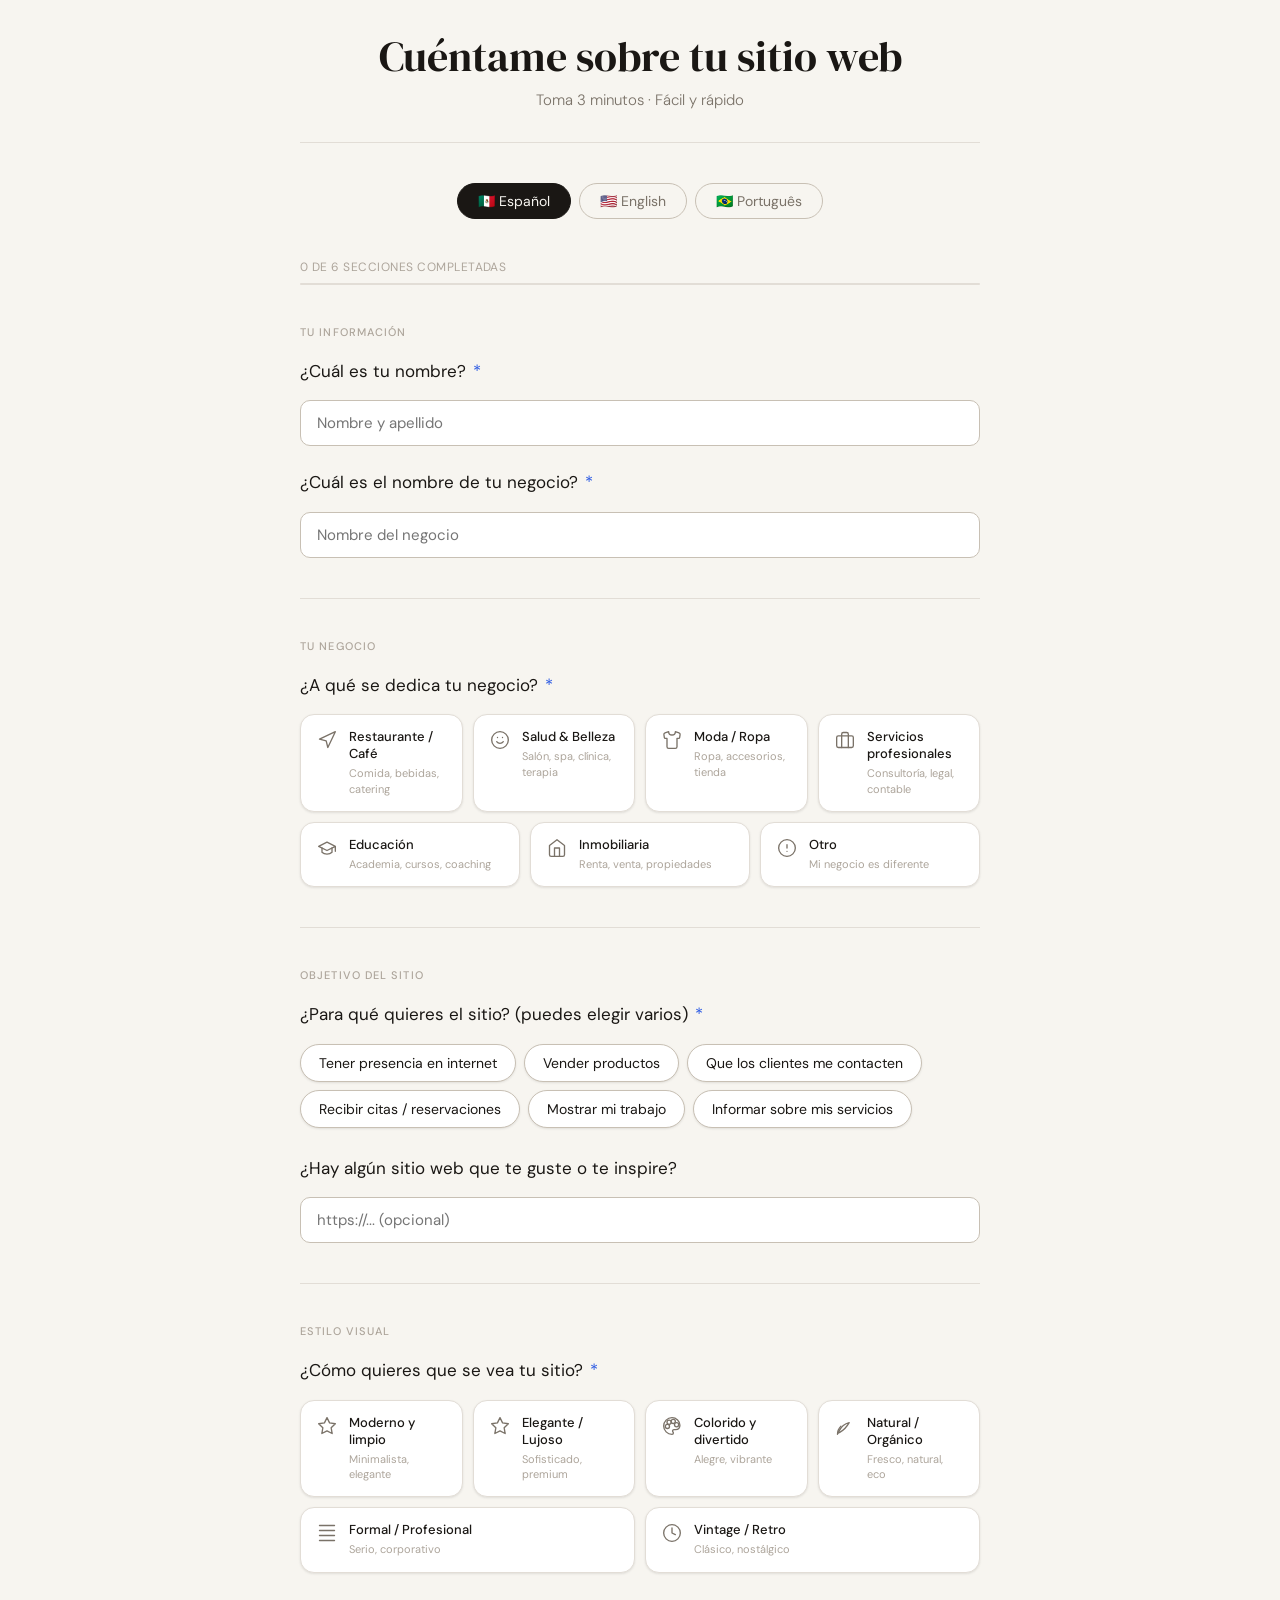
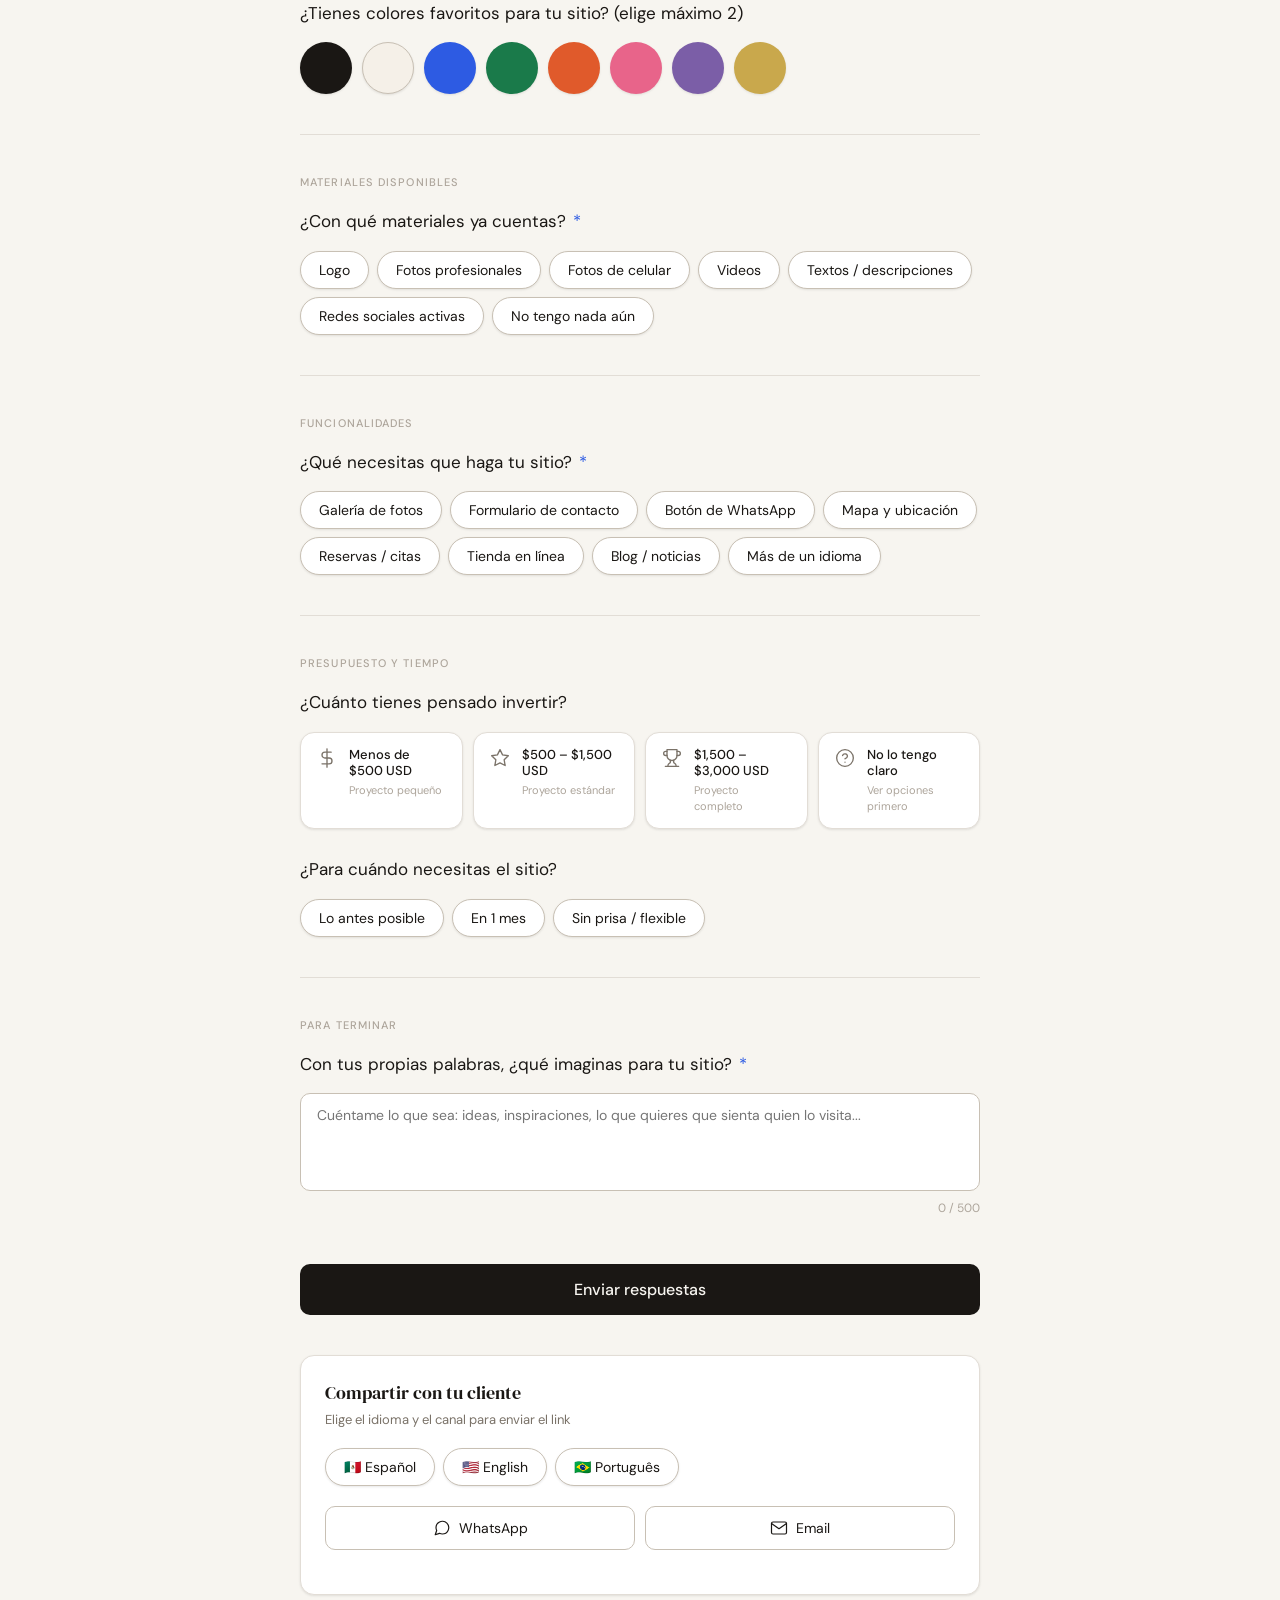
==== commit 235de97e: "Change greeting from 'Hello' to 'Goodbye'" ====
--- a/index.html
+++ b/index.html
@@ -1,97 +1,13 @@
 <!DOCTYPE html>
 <html lang="es">
 <head>
-<meta charset="UTF-8">
-<meta name="viewport" content="width=device-width, initial-scale=1.0">
-<title>Brief — Sitio Web</title>
-<link rel="preconnect" href="https://fonts.googleapis.com">
-<link rel="preconnect" href="https://fonts.gstatic.com" crossorigin>
-<link href="https://fonts.googleapis.com/css2?family=DM+Serif+Display:ital@0;1&family=DM+Sans:wght@300;400;500&display=swap" rel="stylesheet">
-<style>
-  *, *::before, *::after { box-sizing: border-box; margin: 0; padding: 0; }
-  :root {
-    --bg: #F7F5F0; --surface: #FFFFFF; --border: #E2DDD6; --border-strong: #C8C0B4;
-    --text: #1A1714; --text-muted: #7A7268; --text-hint: #ADA59B;
-    --accent: #2D5BE3; --accent-bg: #EEF2FD; --accent-border: #BDCCF7;
-    --success: #1A7A4A; --success-bg: #EAF7F0; --success-border: #A8DBBF;
-    --radius: 10px; --radius-lg: 14px;
-    --shadow: 0 1px 3px rgba(0,0,0,0.06), 0 1px 2px rgba(0,0,0,0.04);
-  }
-  body { font-family: 'DM Sans', sans-serif; background: var(--bg); color: var(--text); min-height: 100vh; padding: 2rem 1rem 4rem; }
-  .container { max-width: 680px; margin: 0 auto; }
-  header { text-align: center; margin-bottom: 2.5rem; padding-bottom: 2rem; border-bottom: 1px solid var(--border); }
-  header h1 { font-family: 'DM Serif Display', serif; font-size: clamp(1.8rem, 5vw, 2.6rem); font-weight: 400; line-height: 1.2; margin-bottom: 0.5rem; }
-  header p { font-size: 15px; color: var(--text-muted); font-weight: 300; }
-  .lang-bar { display: flex; gap: 8px; justify-content: center; margin-bottom: 2.5rem; }
-  .lang-btn { padding: 8px 20px; border: 1px solid var(--border-strong); border-radius: 100px; background: transparent; color: var(--text-muted); cursor: pointer; font-size: 14px; font-family: 'DM Sans', sans-serif; font-weight: 400; transition: all .15s; }
-  .lang-btn:hover { background: var(--surface); color: var(--text); }
-  .lang-btn.active { background: var(--text); color: var(--bg); border-color: var(--text); }
-  .progress-wrap { margin-bottom: 2.5rem; }
-  .progress-label { font-size: 12px; color: var(--text-hint); margin-bottom: 8px; letter-spacing: .04em; text-transform: uppercase; }
-  .progress-track { height: 2px; background: var(--border); border-radius: 2px; overflow: hidden; }
-  .progress-fill { height: 100%; background: var(--accent); border-radius: 2px; transition: width .4s ease; width: 0%; }
-  .section { margin-bottom: 2.5rem; }
-  .section-label { font-size: 11px; font-weight: 500; letter-spacing: .1em; text-transform: uppercase; color: var(--text-hint); margin-bottom: 1.25rem; }
-  .question { font-size: 17px; font-weight: 400; color: var(--text); margin-bottom: 1rem; line-height: 1.5; }
-  .divider { border: none; border-top: 1px solid var(--border); margin: 2.5rem 0; }
-  .pills { display: flex; flex-wrap: wrap; gap: 8px; margin-bottom: 1.75rem; }
-  .pill { padding: 9px 18px; border: 1px solid var(--border-strong); border-radius: 100px; background: var(--surface); color: var(--text); cursor: pointer; font-size: 14px; font-family: 'DM Sans', sans-serif; font-weight: 400; transition: all .15s; box-shadow: var(--shadow); }
-  .pill:hover { border-color: var(--accent); color: var(--accent); }
-  .pill.selected { background: var(--accent-bg); border-color: var(--accent-border); color: var(--accent); font-weight: 500; }
-  .cards-row { display: flex; flex-wrap: wrap; gap: 10px; margin-bottom: 1.75rem; }
-  .card-pill { flex: 1; min-width: 140px; padding: 14px 16px; border: 1px solid var(--border); border-radius: var(--radius-lg); background: var(--surface); color: var(--text); cursor: pointer; font-family: 'DM Sans', sans-serif; text-align: left; display: flex; gap: 12px; align-items: flex-start; transition: all .15s; box-shadow: var(--shadow); }
-  .card-pill:hover { border-color: var(--border-strong); }
-  .card-pill.selected { background: var(--accent-bg); border-color: var(--accent-border); }
-  .card-pill svg { width: 20px; height: 20px; flex-shrink: 0; margin-top: 1px; color: var(--text-muted); stroke: currentColor; fill: none; stroke-width: 1.6; stroke-linecap: round; stroke-linejoin: round; }
-  .card-pill.selected svg { color: var(--accent); }
-  .card-ct { font-size: 13px; font-weight: 500; color: var(--text); line-height: 1.3; }
-  .card-cs { font-size: 11px; color: var(--text-hint); margin-top: 3px; line-height: 1.4; }
-  .card-pill.selected .card-ct { color: var(--accent); }
-  .card-pill.selected .card-cs { color: #7A96E8; }
-  .color-grid { display: flex; flex-wrap: wrap; gap: 10px; margin-bottom: 1.75rem; }
-  .color-swatch { width: 52px; height: 52px; border-radius: 50%; cursor: pointer; border: 3px solid transparent; transition: all .15s; position: relative; box-shadow: var(--shadow); }
-  .color-swatch.selected { border-color: var(--accent); transform: scale(1.1); }
-  .color-swatch.selected::after { content: '✓'; position: absolute; inset: 0; display: flex; align-items: center; justify-content: center; font-size: 18px; font-weight: 700; color: white; text-shadow: 0 1px 2px rgba(0,0,0,0.5); }
-  .text-input { width: 100%; padding: 12px 16px; border: 1px solid var(--border-strong); border-radius: var(--radius); background: var(--surface); color: var(--text); font-family: 'DM Sans', sans-serif; font-size: 15px; outline: none; transition: border .15s; }
-  .text-input:focus { border-color: var(--accent); }
-  .text-area { width: 100%; padding: 12px 16px; border: 1px solid var(--border-strong); border-radius: var(--radius); background: var(--surface); color: var(--text); font-family: 'DM Sans', sans-serif; font-size: 14px; resize: none; outline: none; transition: border .15s; }
-  .text-area:focus { border-color: var(--accent); }
-  .char-count { font-size: 12px; color: var(--text-hint); text-align: right; margin-top: 4px; }
-  .send-section { background: var(--surface); border: 1px solid var(--border); border-radius: var(--radius-lg); padding: 1.5rem; margin-top: 2.5rem; box-shadow: var(--shadow); }
-  .send-title { font-family: 'DM Serif Display', serif; font-size: 1.15rem; font-weight: 400; margin-bottom: 0.35rem; }
-  .send-sub { font-size: 13px; color: var(--text-muted); margin-bottom: 1.25rem; }
-  .send-langs { display: flex; gap: 8px; flex-wrap: wrap; margin-bottom: 1.25rem; }
-  .channel-row { display: flex; gap: 10px; margin-bottom: 1.25rem; }
-  .channel-btn { flex: 1; padding: 12px; border: 1px solid var(--border-strong); border-radius: var(--radius); background: transparent; cursor: pointer; display: flex; align-items: center; justify-content: center; gap: 8px; font-size: 14px; font-family: 'DM Sans', sans-serif; color: var(--text); transition: all .15s; }
-  .channel-btn:hover { background: var(--bg); }
-  .channel-btn.selected { background: var(--success-bg); color: var(--success); border-color: var(--success-border); font-weight: 500; }
-  .channel-btn svg { width: 18px; height: 18px; flex-shrink: 0; stroke: currentColor; fill: none; stroke-width: 1.6; stroke-linecap: round; stroke-linejoin: round; }
-  .share-box { display: none; background: var(--bg); border-radius: var(--radius); padding: 1rem; font-size: 13px; color: var(--text-muted); line-height: 1.7; border: 1px solid var(--border); }
-  .share-box.show { display: block; }
-  .share-box strong { color: var(--text); font-weight: 500; display: block; margin-bottom: 6px; }
-  .share-box .link-text { color: var(--accent); word-break: break-all; font-size: 12px; }
-  .action-row { display: flex; gap: 8px; margin-top: 12px; flex-wrap: wrap; }
-  .action-btn { flex: 1; min-width: 120px; padding: 10px 16px; border: 1px solid var(--border-strong); border-radius: var(--radius); background: var(--surface); cursor: pointer; font-size: 13px; font-family: 'DM Sans', sans-serif; font-weight: 500; color: var(--text); display: flex; align-items: center; justify-content: center; gap: 6px; transition: all .15s; text-decoration: none; }
-  .action-btn:hover { background: var(--bg); }
-  .action-btn svg { width:15px; height:15px; stroke:currentColor; fill:none; stroke-width:1.8; stroke-linecap:round; stroke-linejoin:round; flex-shrink:0; }
-  .action-btn.primary { background: var(--accent); color: white; border-color: var(--accent); }
-  .action-btn.primary:hover { opacity: .9; }
-  .action-btn.wa { background: #25D366; color: white; border-color: #25D366; }
-  .action-btn.wa:hover { opacity: .9; }
-  .action-btn.done { color: var(--success); border-color: var(--success-border); background: var(--success-bg); }
-  .thankyou { display: none; text-align: center; padding: 3rem 1rem; }
-  .thankyou.show { display: block; }
-  .thankyou-icon { width: 56px; height: 56px; background: var(--success-bg); border-radius: 50%; display: flex; align-items: center; justify-content: center; margin: 0 auto 1.25rem; }
-  .thankyou-icon svg { width:24px; height:24px; stroke: var(--success); fill:none; stroke-width:2; stroke-linecap:round; stroke-linejoin:round; }
-  .thankyou h2 { font-family: 'DM Serif Display', serif; font-size: 1.6rem; font-weight: 400; margin-bottom: 0.5rem; }
-  .thankyou p { color: var(--text-muted); font-size: 15px; }
-  .required-star { color: var(--accent); margin-left: 2px; }
-  @media (max-width: 480px) {
-    .cards-row { flex-direction: column; }
-    .card-pill { min-width: unset; }
-    .channel-row { flex-direction: column; }
-  }
-</style>
+  <meta charset="UTF-8">
+  <meta name="viewport" content="width=device-width, initial-scale=1.0">
+  <title>Brief — Sitio Web</title>
+  <link rel="preconnect" href="https://fonts.googleapis.com">
+  <link rel="preconnect" href="https://fonts.gstatic.com" crossorigin>
+  <link href="https://fonts.googleapis.com/css2?family=DM+Serif+Display:ital@0;1&family=DM+Sans:wght@300;400;500&display=swap" rel="stylesheet">
+  <link rel="stylesheet" href="styles.css">
 </head>
 <body>
 <div class="container">
@@ -110,11 +26,11 @@
   <div id="main-form">
 
     <div class="progress-wrap">
-      <div class="progress-label" id="prog-label">0 de 6 preguntas respondidas</div>
+      <div class="progress-label" id="prog-label">0 de 6 secciones completadas</div>
       <div class="progress-track"><div class="progress-fill" id="progress"></div></div>
     </div>
 
-    <!-- S1: Identificación -->
+    <!-- S1: Tu información -->
     <div class="section">
       <div class="section-label" id="lbl-s1">Tu información</div>
 
@@ -127,7 +43,7 @@
 
     <hr class="divider">
 
-    <!-- S2: Rubro -->
+    <!-- S2: Tu negocio -->
     <div class="section">
       <div class="section-label" id="lbl-s2">Tu negocio</div>
 
@@ -163,13 +79,13 @@
         </button>
       </div>
       <div id="otro-box" style="display:none;margin-top:-1rem;margin-bottom:1.75rem">
-        <textarea id="input-otro" class="text-area" rows="2" id="input-otro-desc" placeholder="Describe brevemente tu negocio..."></textarea>
-      </div>
-    </div>
-
-    <hr class="divider">
-
-    <!-- S3: Objetivo (multi) -->
+        <textarea id="input-otro" class="text-area" rows="2" placeholder="Describe brevemente tu negocio..."></textarea>
+      </div>
+    </div>
+
+    <hr class="divider">
+
+    <!-- S3: Objetivo del sitio (multi-pick) -->
     <div class="section">
       <div class="section-label" id="lbl-s3">Objetivo del sitio</div>
 
@@ -223,31 +139,31 @@
 
       <div class="question" id="q6">¿Tienes colores favoritos para tu sitio? (elige máximo 2)</div>
       <div class="color-grid" id="g-colores">
-        <div class="color-swatch" data-v="negro" style="background:#1A1714" onclick="pickColor(this)" title="Negro"></div>
-        <div class="color-swatch" data-v="blanco" style="background:#F5F0E8;border:1px solid #C8C0B4" onclick="pickColor(this)" title="Blanco / Beige"></div>
-        <div class="color-swatch" data-v="azul" style="background:#2D5BE3" onclick="pickColor(this)" title="Azul"></div>
-        <div class="color-swatch" data-v="verde" style="background:#1A7A4A" onclick="pickColor(this)" title="Verde"></div>
-        <div class="color-swatch" data-v="naranja" style="background:#E05A2B" onclick="pickColor(this)" title="Rojo / Naranja"></div>
-        <div class="color-swatch" data-v="rosa" style="background:#E8648A" onclick="pickColor(this)" title="Rosa"></div>
-        <div class="color-swatch" data-v="morado" style="background:#7B5EA7" onclick="pickColor(this)" title="Morado"></div>
-        <div class="color-swatch" data-v="dorado" style="background:#C9A84C" onclick="pickColor(this)" title="Dorado"></div>
-      </div>
-    </div>
-
-    <hr class="divider">
-
-    <!-- S5: Materiales -->
+        <div class="color-swatch" data-v="negro"   style="background:#1A1714"                        onclick="pickColor(this)" title="Negro"></div>
+        <div class="color-swatch" data-v="blanco"  style="background:#F5F0E8;border:1px solid #C8C0B4" onclick="pickColor(this)" title="Blanco / Beige"></div>
+        <div class="color-swatch" data-v="azul"    style="background:#2D5BE3"                        onclick="pickColor(this)" title="Azul"></div>
+        <div class="color-swatch" data-v="verde"   style="background:#1A7A4A"                        onclick="pickColor(this)" title="Verde"></div>
+        <div class="color-swatch" data-v="naranja" style="background:#E05A2B"                        onclick="pickColor(this)" title="Rojo / Naranja"></div>
+        <div class="color-swatch" data-v="rosa"    style="background:#E8648A"                        onclick="pickColor(this)" title="Rosa"></div>
+        <div class="color-swatch" data-v="morado"  style="background:#7B5EA7"                        onclick="pickColor(this)" title="Morado"></div>
+        <div class="color-swatch" data-v="dorado"  style="background:#C9A84C"                        onclick="pickColor(this)" title="Dorado"></div>
+      </div>
+    </div>
+
+    <hr class="divider">
+
+    <!-- S5: Materiales disponibles -->
     <div class="section">
       <div class="section-label" id="lbl-s5">Materiales disponibles</div>
       <div class="question" id="q7">¿Con qué materiales ya cuentas? <span class="required-star">*</span></div>
       <div class="pills" id="g-material">
-        <button class="pill" data-g="material" data-v="logo" onclick="pickMulti(this,'material')" id="m1">Logo</button>
+        <button class="pill" data-g="material" data-v="logo"      onclick="pickMulti(this,'material')" id="m1">Logo</button>
         <button class="pill" data-g="material" data-v="fotos_pro" onclick="pickMulti(this,'material')" id="m2">Fotos profesionales</button>
         <button class="pill" data-g="material" data-v="fotos_cel" onclick="pickMulti(this,'material')" id="m3">Fotos de celular</button>
-        <button class="pill" data-g="material" data-v="videos" onclick="pickMulti(this,'material')" id="m4">Videos</button>
-        <button class="pill" data-g="material" data-v="textos" onclick="pickMulti(this,'material')" id="m5">Textos / descripciones</button>
-        <button class="pill" data-g="material" data-v="redes" onclick="pickMulti(this,'material')" id="m6">Redes sociales activas</button>
-        <button class="pill" data-g="material" data-v="nada" onclick="pickMulti(this,'material')" id="m7">No tengo nada aún</button>
+        <button class="pill" data-g="material" data-v="videos"    onclick="pickMulti(this,'material')" id="m4">Videos</button>
+        <button class="pill" data-g="material" data-v="textos"    onclick="pickMulti(this,'material')" id="m5">Textos / descripciones</button>
+        <button class="pill" data-g="material" data-v="redes"     onclick="pickMulti(this,'material')" id="m6">Redes sociales activas</button>
+        <button class="pill" data-g="material" data-v="nada"      onclick="pickMulti(this,'material')" id="m7">No tengo nada aún</button>
       </div>
     </div>
 
@@ -258,14 +174,14 @@
       <div class="section-label" id="lbl-s6">Funcionalidades</div>
       <div class="question" id="q8">¿Qué necesitas que haga tu sitio? <span class="required-star">*</span></div>
       <div class="pills" id="g-funciones">
-        <button class="pill" data-g="funciones" data-v="galeria" onclick="pickMulti(this,'funciones')" id="f1">Galería de fotos</button>
-        <button class="pill" data-g="funciones" data-v="contacto" onclick="pickMulti(this,'funciones')" id="f2">Formulario de contacto</button>
-        <button class="pill" data-g="funciones" data-v="whatsapp" onclick="pickMulti(this,'funciones')" id="f3">Botón de WhatsApp</button>
-        <button class="pill" data-g="funciones" data-v="mapa" onclick="pickMulti(this,'funciones')" id="f4">Mapa y ubicación</button>
-        <button class="pill" data-g="funciones" data-v="citas" onclick="pickMulti(this,'funciones')" id="f5">Reservas / citas</button>
-        <button class="pill" data-g="funciones" data-v="tienda" onclick="pickMulti(this,'funciones')" id="f6">Tienda en línea</button>
-        <button class="pill" data-g="funciones" data-v="blog" onclick="pickMulti(this,'funciones')" id="f7">Blog / noticias</button>
-        <button class="pill" data-g="funciones" data-v="idiomas" onclick="pickMulti(this,'funciones')" id="f8">Más de un idioma</button>
+        <button class="pill" data-g="funciones" data-v="galeria"   onclick="pickMulti(this,'funciones')" id="f1">Galería de fotos</button>
+        <button class="pill" data-g="funciones" data-v="contacto"  onclick="pickMulti(this,'funciones')" id="f2">Formulario de contacto</button>
+        <button class="pill" data-g="funciones" data-v="whatsapp"  onclick="pickMulti(this,'funciones')" id="f3">Botón de WhatsApp</button>
+        <button class="pill" data-g="funciones" data-v="mapa"      onclick="pickMulti(this,'funciones')" id="f4">Mapa y ubicación</button>
+        <button class="pill" data-g="funciones" data-v="citas"     onclick="pickMulti(this,'funciones')" id="f5">Reservas / citas</button>
+        <button class="pill" data-g="funciones" data-v="tienda"    onclick="pickMulti(this,'funciones')" id="f6">Tienda en línea</button>
+        <button class="pill" data-g="funciones" data-v="blog"      onclick="pickMulti(this,'funciones')" id="f7">Blog / noticias</button>
+        <button class="pill" data-g="funciones" data-v="idiomas"   onclick="pickMulti(this,'funciones')" id="f8">Más de un idioma</button>
       </div>
     </div>
 
@@ -277,19 +193,19 @@
 
       <div class="question" id="q9">¿Cuánto tienes pensado invertir?</div>
       <div class="cards-row" id="g-presupuesto">
-        <button class="card-pill" data-g="presupuesto" data-v="menos500" onclick="pick(this,'presupuesto')">
+        <button class="card-pill" data-g="presupuesto" data-v="menos500"   onclick="pick(this,'presupuesto')">
           <svg viewBox="0 0 24 24"><line x1="12" y1="1" x2="12" y2="23"/><path d="M17 5H9.5a3.5 3.5 0 0 0 0 7h5a3.5 3.5 0 0 1 0 7H6"/></svg>
           <div><div class="card-ct" id="p1">Menos de $500 USD</div><div class="card-cs" id="p1s">Proyecto pequeño</div></div>
         </button>
-        <button class="card-pill" data-g="presupuesto" data-v="500_1500" onclick="pick(this,'presupuesto')">
+        <button class="card-pill" data-g="presupuesto" data-v="500_1500"   onclick="pick(this,'presupuesto')">
           <svg viewBox="0 0 24 24"><path d="M12 2l3.09 6.26L22 9.27l-5 4.87 1.18 6.88L12 17.77l-6.18 3.25L7 14.14 2 9.27l6.91-1.01L12 2z"/></svg>
           <div><div class="card-ct" id="p2">$500 – $1,500 USD</div><div class="card-cs" id="p2s">Proyecto estándar</div></div>
         </button>
-        <button class="card-pill" data-g="presupuesto" data-v="1500_3000" onclick="pick(this,'presupuesto')">
+        <button class="card-pill" data-g="presupuesto" data-v="1500_3000"  onclick="pick(this,'presupuesto')">
           <svg viewBox="0 0 24 24"><path d="M6 9H4.5a2.5 2.5 0 0 1 0-5H6"/><path d="M18 9h1.5a2.5 2.5 0 0 0 0-5H18"/><path d="M4 22h16"/><path d="M10 14.66V17c0 .55-.47.98-.97 1.21C7.85 18.75 7 20.24 7 22"/><path d="M14 14.66V17c0 .55.47.98.97 1.21C16.15 18.75 17 20.24 17 22"/><path d="M18 2H6v7a6 6 0 0 0 12 0V2z"/></svg>
           <div><div class="card-ct" id="p3">$1,500 – $3,000 USD</div><div class="card-cs" id="p3s">Proyecto completo</div></div>
         </button>
-        <button class="card-pill" data-g="presupuesto" data-v="no_se" onclick="pick(this,'presupuesto')">
+        <button class="card-pill" data-g="presupuesto" data-v="no_se"      onclick="pick(this,'presupuesto')">
           <svg viewBox="0 0 24 24"><circle cx="12" cy="12" r="10"/><path d="M9.09 9a3 3 0 0 1 5.83 1c0 2-3 3-3 3"/><line x1="12" y1="17" x2="12.01" y2="17"/></svg>
           <div><div class="card-ct" id="p4">No lo tengo claro</div><div class="card-cs" id="p4s">Ver opciones primero</div></div>
         </button>
@@ -297,8 +213,8 @@
 
       <div class="question" id="q10">¿Para cuándo necesitas el sitio?</div>
       <div class="pills" id="g-urgencia">
-        <button class="pill" data-g="urgencia" data-v="urgente" onclick="pick(this,'urgencia')" id="u1">Lo antes posible</button>
-        <button class="pill" data-g="urgencia" data-v="1mes" onclick="pick(this,'urgencia')" id="u2">En 1 mes</button>
+        <button class="pill" data-g="urgencia" data-v="urgente"  onclick="pick(this,'urgencia')" id="u1">Lo antes posible</button>
+        <button class="pill" data-g="urgencia" data-v="1mes"     onclick="pick(this,'urgencia')" id="u2">En 1 mes</button>
         <button class="pill" data-g="urgencia" data-v="sinprisa" onclick="pick(this,'urgencia')" id="u3">Sin prisa / flexible</button>
       </div>
     </div>
@@ -309,16 +225,24 @@
     <div class="section">
       <div class="section-label" id="lbl-s8">Para terminar</div>
       <div class="question" id="q11">Con tus propias palabras, ¿qué imaginas para tu sitio? <span class="required-star">*</span></div>
-      <textarea id="input-descripcion" class="text-area" rows="4" maxlength="500" placeholder="Cuéntame lo que sea: ideas, inspiraciones, lo que quieres que sienta quien lo visita..." oninput="updateCharCount(this,'char-count-desc',500)"></textarea>
+      <textarea
+        id="input-descripcion"
+        class="text-area"
+        rows="4"
+        maxlength="500"
+        placeholder="Cuéntame lo que sea: ideas, inspiraciones, lo que quieres que sienta quien lo visita..."
+        oninput="updateCharCount(this,'char-count-desc')"
+      ></textarea>
       <div class="char-count"><span id="char-count-desc">0</span> / 500</div>
     </div>
 
-    <button id="submit-btn" onclick="submitForm()" style="width:100%;padding:15px;background:var(--text);color:var(--bg);border:none;border-radius:var(--radius);font-family:'DM Sans',sans-serif;font-size:16px;font-weight:500;cursor:pointer;transition:opacity .15s;margin-top:0.5rem">
+    <button id="submit-btn" class="submit-btn" onclick="submitForm()">
       <span id="submit-label">Enviar respuestas</span>
     </button>
-  </div>
-
-  <!-- Thank you -->
+
+  </div><!-- /#main-form -->
+
+  <!-- Thank you screen -->
   <div class="thankyou" id="thankyou">
     <div class="thankyou-icon">
       <svg viewBox="0 0 24 24"><polyline points="20 6 9 17 4 12"/></svg>
@@ -327,7 +251,7 @@
     <p id="ty-sub">Recibí tus respuestas y te contacto pronto con una propuesta.</p>
   </div>
 
-  <!-- Share section -->
+  <!-- Share section (hidden for clients via ?lang= param) -->
   <div class="send-section">
     <div class="send-title" id="send-title">Compartir con tu cliente</div>
     <div class="send-sub" id="send-sub">Elige el idioma y el canal para enviar el link</div>
@@ -349,434 +273,8 @@
     <div class="share-box" id="share-box"></div>
   </div>
 
-</div>
-
-<script>
-const FORMSPREE_ID = 'mzdqzlyl';
-const WA_NUMBER = '5215661422790';
-const FORM_URL = window.location.href.split('?')[0];
-
-const T = {
-  es:{
-    headerTitle:'Cuéntame sobre tu sitio web',
-    headerSub:'Toma 3 minutos · Fácil y rápido',
-    progLabel:(d,t)=>`${d} de ${t} secciones completadas`,
-    s1:'Tu información', s2:'Tu negocio', s3:'Objetivo del sitio',
-    s4:'Estilo visual', s5:'Materiales disponibles', s6:'Funcionalidades',
-    s7:'Presupuesto y tiempo', s8:'Para terminar',
-    q0:'¿Cuál es tu nombre?', q0b:'¿Cuál es el nombre de tu negocio?',
-    q2:'¿A qué se dedica tu negocio?',
-    q3:'¿Para qué quieres el sitio? (puedes elegir varios)',
-    q4:'¿Hay algún sitio web que te guste o te inspire?',
-    q5:'¿Cómo quieres que se vea tu sitio?',
-    q6:'¿Tienes colores favoritos para tu sitio? (elige máximo 2)',
-    q7:'¿Con qué materiales ya cuentas?',
-    q8:'¿Qué necesitas que haga tu sitio?',
-    q9:'¿Cuánto tienes pensado invertir?',
-    q10:'¿Para cuándo necesitas el sitio?',
-    q11:'Con tus propias palabras, ¿qué imaginas para tu sitio?',
-    nombrePlaceholder:'Nombre y apellido',
-    negocioPlaceholder:'Nombre del negocio',
-    referenciasPlaceholder:'https://... (opcional)',
-    descripcionPlaceholder:'Cuéntame lo que sea: ideas, inspiraciones, lo que quieres que sienta quien lo visita...',
-    otroPH:'Describe brevemente tu negocio...',
-    r1:'Restaurante / Café',r1s:'Comida, bebidas, catering',
-    r2:'Salud & Belleza',r2s:'Salón, spa, clínica, terapia',
-    r3:'Moda / Ropa',r3s:'Ropa, accesorios, tienda',
-    r4:'Servicios profesionales',r4s:'Consultoría, legal, contable',
-    r5:'Educación',r5s:'Academia, cursos, coaching',
-    r6:'Inmobiliaria',r6s:'Renta, venta, propiedades',
-    r7:'Otro',r7s:'Mi negocio es diferente',
-    o1:'Tener presencia en internet',o2:'Vender productos',
-    o3:'Que los clientes me contacten',o4:'Recibir citas / reservaciones',
-    o5:'Mostrar mi trabajo',o6:'Informar sobre mis servicios',
-    e1:'Moderno y limpio',e1s:'Minimalista, elegante',
-    e2:'Elegante / Lujoso',e2s:'Sofisticado, premium',
-    e3:'Colorido y divertido',e3s:'Alegre, vibrante',
-    e4:'Natural / Orgánico',e4s:'Fresco, natural, eco',
-    e5:'Formal / Profesional',e5s:'Serio, corporativo',
-    e6:'Vintage / Retro',e6s:'Clásico, nostálgico',
-    m1:'Logo',m2:'Fotos profesionales',m3:'Fotos de celular',
-    m4:'Videos',m5:'Textos / descripciones',m6:'Redes sociales activas',m7:'No tengo nada aún',
-    f1:'Galería de fotos',f2:'Formulario de contacto',f3:'Botón de WhatsApp',
-    f4:'Mapa y ubicación',f5:'Reservas / citas',f6:'Tienda en línea',
-    f7:'Blog / noticias',f8:'Más de un idioma',
-    p1:'Menos de $500 USD',p1s:'Proyecto pequeño',
-    p2:'$500 – $1,500 USD',p2s:'Proyecto estándar',
-    p3:'$1,500 – $3,000 USD',p3s:'Proyecto completo',
-    p4:'No lo tengo claro',p4s:'Ver opciones primero',
-    u1:'Lo antes posible',u2:'En 1 mes',u3:'Sin prisa / flexible',
-    submitBtn:'Enviar respuestas', submitSending:'Enviando...',
-    tyTitle:'¡Listo, gracias!',
-    tySub:'Recibí tus respuestas y te contacto pronto con una propuesta.',
-    sendTitle:'Compartir con tu cliente',
-    sendSub:'Elige el idioma y el canal para enviar el link',
-    waMsg:'Hola 👋 Te comparto este formulario para que me cuentes qué buscas en tu sitio web. Solo toma 3 minutos y me ayuda mucho para prepararte una propuesta personalizada 😊\n\n',
-    emailSubj:'Cuéntame sobre tu sitio web',
-    emailBody:'Hola,\n\nTe comparto este breve formulario para que me cuentes qué buscas en tu nuevo sitio web. Solo toma unos minutos y me ayudará a prepararte una propuesta personalizada.\n\n',
-    copyBtn:'Copiar mensaje', copied:'Copiado ✓',
-    openWa:'Abrir WhatsApp', openEmail:'Abrir correo',
-    alertNombre:'Por favor ingresa tu nombre.',
-    alertNegocio:'Por favor ingresa el nombre de tu negocio.',
-    alertDescripcion:'Por favor cuéntanos qué imaginas para tu sitio.',
-    labelMap:{rubro:'Rubro',objetivo:'Objetivo',estilo:'Estilo',colores:'Colores',material:'Material',funciones:'Funciones',presupuesto:'Presupuesto',urgencia:'Tiempo',descripcion:'Descripción',referencia:'Referencia',negocio:'Negocio',otroRubro:'Rubro (detalle)'}
-  },
-  en:{
-    headerTitle:'Tell me about your website',
-    headerSub:'Takes 3 minutes · Easy and quick',
-    progLabel:(d,t)=>`${d} of ${t} sections completed`,
-    s1:'Your information', s2:'Your business', s3:'Website goal',
-    s4:'Visual style', s5:'Available materials', s6:'Features',
-    s7:'Budget & timeline', s8:'Almost done',
-    q0:'What is your name?', q0b:'What is the name of your business?',
-    q2:'What does your business do?',
-    q3:'What do you want the site for? (pick several)',
-    q4:'Is there a website you like or find inspiring?',
-    q5:'How do you want your site to look?',
-    q6:'Do you have favorite colors for your site? (pick up to 2)',
-    q7:'What materials do you already have?',
-    q8:'What do you need your site to do?',
-    q9:'How much are you thinking of investing?',
-    q10:'When do you need the site?',
-    q11:'In your own words, what do you imagine for your site?',
-    nombrePlaceholder:'First and last name',
-    negocioPlaceholder:'Business name',
-    referenciasPlaceholder:'https://... (optional)',
-    descripcionPlaceholder:'Tell me anything: ideas, inspiration, how you want visitors to feel...',
-    otroPH:'Briefly describe your business...',
-    r1:'Restaurant / Café',r1s:'Food, drinks, catering',
-    r2:'Health & Beauty',r2s:'Salon, spa, clinic, therapy',
-    r3:'Fashion / Clothing',r3s:'Clothing, accessories, shop',
-    r4:'Professional services',r4s:'Consulting, legal, accounting',
-    r5:'Education',r5s:'Academy, courses, coaching',
-    r6:'Real estate',r6s:'Rental, sales, properties',
-    r7:'Other',r7s:'My business is different',
-    o1:'Have an online presence',o2:'Sell products',
-    o3:'Get clients to contact me',o4:'Receive appointments / bookings',
-    o5:'Show my work',o6:'Inform about my services',
-    e1:'Modern & clean',e1s:'Minimalist, elegant',
-    e2:'Elegant / Luxury',e2s:'Sophisticated, premium',
-    e3:'Colorful & fun',e3s:'Cheerful, vibrant',
-    e4:'Natural / Organic',e4s:'Fresh, natural, eco',
-    e5:'Formal / Professional',e5s:'Serious, corporate',
-    e6:'Vintage / Retro',e6s:'Classic, nostalgic',
-    m1:'Logo',m2:'Professional photos',m3:'Phone photos',
-    m4:'Videos',m5:'Written text / descriptions',m6:'Active social media',m7:'I have nothing yet',
-    f1:'Photo gallery',f2:'Contact form',f3:'WhatsApp button',
-    f4:'Map & location',f5:'Reservations / appointments',f6:'Online store',
-    f7:'Blog / news',f8:'Multiple languages',
-    p1:'Less than $500 USD',p1s:'Small project',
-    p2:'$500 – $1,500 USD',p2s:'Standard project',
-    p3:'$1,500 – $3,000 USD',p3s:'Full project',
-    p4:'Not sure yet',p4s:'I\'d prefer to see options first',
-    u1:'As soon as possible',u2:'Within 1 month',u3:'No rush / flexible',
-    submitBtn:'Send my answers', submitSending:'Sending...',
-    tyTitle:'Done, thank you!',
-    tySub:'I received your answers and will reach out soon with a proposal.',
-    sendTitle:'Share with your client',
-    sendSub:'Choose the language and channel to send the link',
-    waMsg:'Hi 👋 I\'m sharing this quick form so you can tell me what you\'re looking for in your website. It only takes 3 minutes and helps me put together a personalized proposal 😊\n\n',
-    emailSubj:'Tell me about your website',
-    emailBody:'Hi,\n\nI\'m sharing this short form so you can tell me what you\'re looking for in your new website. It only takes a few minutes and will help me prepare a personalized proposal.\n\n',
-    copyBtn:'Copy message', copied:'Copied ✓',
-    openWa:'Open WhatsApp', openEmail:'Open email',
-    alertNombre:'Please enter your name.',
-    alertNegocio:'Please enter your business name.',
-    alertDescripcion:'Please tell us what you imagine for your site.',
-    labelMap:{rubro:'Industry',objetivo:'Goal',estilo:'Style',colores:'Colors',material:'Materials',funciones:'Features',presupuesto:'Budget',urgencia:'Timeline',descripcion:'Description',referencia:'Reference',negocio:'Business',otroRubro:'Industry (detail)'}
-  },
-  pt:{
-    headerTitle:'Me conta sobre o seu site',
-    headerSub:'Leva 3 minutos · Fácil e rápido',
-    progLabel:(d,t)=>`${d} de ${t} seções concluídas`,
-    s1:'Suas informações', s2:'Seu negócio', s3:'Objetivo do site',
-    s4:'Estilo visual', s5:'Materiais disponíveis', s6:'Funcionalidades',
-    s7:'Orçamento e prazo', s8:'Quase lá',
-    q0:'Qual é o seu nome?', q0b:'Qual é o nome do seu negócio?',
-    q2:'O que o seu negócio faz?',
-    q3:'Para que você quer o site? (pode escolher vários)',
-    q4:'Tem algum site que você gosta ou que te inspira?',
-    q5:'Como você quer que seu site pareça?',
-    q6:'Tem cores favoritas para o seu site? (escolha até 2)',
-    q7:'Que materiais você já tem?',
-    q8:'O que você precisa que o site faça?',
-    q9:'Quanto você pensa em investir?',
-    q10:'Quando você precisa do site?',
-    q11:'Com suas próprias palavras, o que você imagina para o seu site?',
-    nombrePlaceholder:'Nome e sobrenome',
-    negocioPlaceholder:'Nome do negócio',
-    referenciasPlaceholder:'https://... (opcional)',
-    descripcionPlaceholder:'Me conta qualquer coisa: ideias, inspirações, como você quer que os visitantes se sintam...',
-    otroPH:'Descreva brevemente o seu negócio...',
-    r1:'Restaurante / Café',r1s:'Comida, bebidas, catering',
-    r2:'Saúde & Beleza',r2s:'Salão, spa, clínica, terapia',
-    r3:'Moda / Roupas',r3s:'Roupas, acessórios, loja',
-    r4:'Serviços profissionais',r4s:'Consultoria, jurídico, contabilidade',
-    r5:'Educação',r5s:'Academia, cursos, coaching',
-    r6:'Imobiliária',r6s:'Aluguel, venda, propriedades',
-    r7:'Outro',r7s:'Meu negócio é diferente',
-    o1:'Ter presença na internet',o2:'Vender produtos',
-    o3:'Que os clientes me contactem',o4:'Receber consultas / reservas',
-    o5:'Mostrar meu trabalho',o6:'Informar sobre meus serviços',
-    e1:'Moderno e limpo',e1s:'Minimalista, elegante',
-    e2:'Elegante / Luxuoso',e2s:'Sofisticado, premium',
-    e3:'Colorido e divertido',e3s:'Alegre, vibrante',
-    e4:'Natural / Orgânico',e4s:'Fresco, natural, eco',
-    e5:'Formal / Profissional',e5s:'Sério, corporativo',
-    e6:'Vintage / Retrô',e6s:'Clássico, nostálgico',
-    m1:'Logo',m2:'Fotos profissionais',m3:'Fotos de celular',
-    m4:'Vídeos',m5:'Textos / descrições',m6:'Redes sociais ativas',m7:'Ainda não tenho nada',
-    f1:'Galeria de fotos',f2:'Formulário de contato',f3:'Botão do WhatsApp',
-    f4:'Mapa e localização',f5:'Reservas / consultas',f6:'Loja online',
-    f7:'Blog / notícias',f8:'Mais de um idioma',
-    p1:'Menos de $500 USD',p1s:'Projeto pequeno',
-    p2:'$500 – $1.500 USD',p2s:'Projeto padrão',
-    p3:'$1.500 – $3.000 USD',p3s:'Projeto completo',
-    p4:'Ainda não sei',p4s:'Prefiro ver as opções primeiro',
-    u1:'O mais rápido possível',u2:'Em 1 mês',u3:'Sem pressa / flexível',
-    submitBtn:'Enviar respostas', submitSending:'Enviando...',
-    tyTitle:'Pronto, obrigado!',
-    tySub:'Recebi suas respostas e entrarei em contato em breve com uma proposta.',
-    sendTitle:'Compartilhar com seu cliente',
-    sendSub:'Escolha o idioma e o canal para enviar o link',
-    waMsg:'Oi 👋 Estou te mandando este formulário para você me contar o que está procurando no seu site. Leva só 3 minutos e me ajuda muito a preparar uma proposta pra você 😊\n\n',
-    emailSubj:'Me conta sobre o seu site',
-    emailBody:'Olá,\n\nEstou compartilhando este formulário rápido para você me contar o que está procurando no seu novo site. Leva apenas alguns minutos e vai me ajudar a preparar uma proposta personalizada.\n\n',
-    copyBtn:'Copiar mensagem', copied:'Copiado ✓',
-    openWa:'Abrir WhatsApp', openEmail:'Abrir e-mail',
-    alertNombre:'Por favor insira seu nome.',
-    alertNegocio:'Por favor insira o nome do seu negócio.',
-    alertDescripcion:'Por favor nos conte o que você imagina para o seu site.',
-    labelMap:{rubro:'Setor',objetivo:'Objetivo',estilo:'Estilo',colores:'Cores',material:'Materiais',funciones:'Funcionalidades',presupuesto:'Orçamento',urgencia:'Prazo',descripcion:'Descrição',referencia:'Referência',negocio:'Negócio',otroRubro:'Setor (detalhe)'}
-  }
-};
-
-const valueLabels = {
-  restaurante:{es:'Restaurante / Café',en:'Restaurant / Café',pt:'Restaurante / Café'},
-  belleza:{es:'Salud & Belleza',en:'Health & Beauty',pt:'Saúde & Beleza'},
-  moda:{es:'Moda / Ropa',en:'Fashion / Clothing',pt:'Moda / Roupas'},
-  servicios:{es:'Servicios profesionales',en:'Professional services',pt:'Serviços profissionais'},
-  educacion:{es:'Educación',en:'Education',pt:'Educação'},
-  inmobiliaria:{es:'Inmobiliaria',en:'Real estate',pt:'Imobiliária'},
-  otro:{es:'Otro',en:'Other',pt:'Outro'},
-  presencia:{es:'Tener presencia en internet',en:'Have an online presence',pt:'Ter presença na internet'},
-  vender:{es:'Vender productos',en:'Sell products',pt:'Vender produtos'},
-  contacto:{es:'Que los clientes me contacten',en:'Get clients to contact me',pt:'Que os clientes me contactem'},
-  citas:{es:'Recibir citas / reservaciones',en:'Receive appointments',pt:'Receber consultas / reservas'},
-  portfolio:{es:'Mostrar mi trabajo',en:'Show my work',pt:'Mostrar meu trabalho'},
-  informar:{es:'Informar sobre mis servicios',en:'Inform about my services',pt:'Informar sobre meus serviços'},
-  moderno:{es:'Moderno y limpio',en:'Modern & clean',pt:'Moderno e limpo'},
-  lujoso:{es:'Elegante / Lujoso',en:'Elegant / Luxury',pt:'Elegante / Luxuoso'},
-  colorido:{es:'Colorido y divertido',en:'Colorful & fun',pt:'Colorido e divertido'},
-  natural:{es:'Natural / Orgánico',en:'Natural / Organic',pt:'Natural / Orgânico'},
-  formal:{es:'Formal / Profesional',en:'Formal / Professional',pt:'Formal / Profissional'},
-  vintage:{es:'Vintage / Retro',en:'Vintage / Retro',pt:'Vintage / Retrô'},
-  negro:{es:'Negro',en:'Black',pt:'Preto'},
-  blanco:{es:'Blanco / Beige',en:'White / Beige',pt:'Branco / Bege'},
-  azul:{es:'Azul',en:'Blue',pt:'Azul'},
-  verde:{es:'Verde',en:'Green',pt:'Verde'},
-  naranja:{es:'Rojo / Naranja',en:'Red / Orange',pt:'Vermelho / Laranja'},
-  rosa:{es:'Rosa',en:'Pink',pt:'Rosa'},
-  morado:{es:'Morado',en:'Purple',pt:'Roxo'},
-  dorado:{es:'Dorado',en:'Gold',pt:'Dourado'},
-  logo:{es:'Logo',en:'Logo',pt:'Logo'},
-  fotos_pro:{es:'Fotos profesionales',en:'Professional photos',pt:'Fotos profissionais'},
-  fotos_cel:{es:'Fotos de celular',en:'Phone photos',pt:'Fotos de celular'},
-  videos:{es:'Videos',en:'Videos',pt:'Vídeos'},
-  textos:{es:'Textos / descripciones',en:'Written text',pt:'Textos / descrições'},
-  redes:{es:'Redes sociales activas',en:'Active social media',pt:'Redes sociais ativas'},
-  nada:{es:'No tengo nada aún',en:'Nothing yet',pt:'Ainda não tenho nada'},
-  galeria:{es:'Galería de fotos',en:'Photo gallery',pt:'Galeria de fotos'},
-  whatsapp:{es:'Botón de WhatsApp',en:'WhatsApp button',pt:'Botão do WhatsApp'},
-  mapa:{es:'Mapa y ubicación',en:'Map & location',pt:'Mapa e localização'},
-  tienda:{es:'Tienda en línea',en:'Online store',pt:'Loja online'},
-  blog:{es:'Blog / noticias',en:'Blog / news',pt:'Blog / notícias'},
-  idiomas:{es:'Más de un idioma',en:'Multiple languages',pt:'Mais de um idioma'},
-  menos500:{es:'Menos de $500 USD',en:'Less than $500 USD',pt:'Menos de $500 USD'},
-  '500_1500':{es:'$500 – $1,500 USD',en:'$500 – $1,500 USD',pt:'$500 – $1.500 USD'},
-  '1500_3000':{es:'$1,500 – $3,000 USD',en:'$1,500 – $3,000 USD',pt:'$1.500 – $3.000 USD'},
-  no_se:{es:'No lo tengo claro',en:'Not sure yet',pt:'Ainda não sei'},
-  urgente:{es:'Lo antes posible',en:'ASAP',pt:'O mais rápido possível'},
-  '1mes':{es:'En 1 mes',en:'Within 1 month',pt:'Em 1 mês'},
-  sinprisa:{es:'Sin prisa / flexible',en:'No rush / flexible',pt:'Sem pressa / flexível'}
-};
-
-function getLabel(v, l) { return valueLabels[v] ? (valueLabels[v][l] || v) : v; }
-
-let lang = 'es', sendLang = 'es', channel = null;
-const TOTAL_SECTIONS = 6;
-const state = { rubro:null, objetivo:[], estilo:null, colores:[], material:[], funciones:[], presupuesto:null, urgencia:null };
-
-function setLang(l) {
-  lang = l;
-  document.querySelectorAll('.lang-btn').forEach((b,i) => b.classList.toggle('active', ['es','en','pt'][i]===l));
-  const t = T[l];
-  document.getElementById('header-title').textContent = t.headerTitle;
-  document.getElementById('header-sub').textContent = t.headerSub;
-  document.getElementById('submit-label').textContent = t.submitBtn;
-  document.getElementById('ty-title').textContent = t.tyTitle;
-  document.getElementById('ty-sub').textContent = t.tySub;
-  document.getElementById('send-title').textContent = t.sendTitle;
-  document.getElementById('send-sub').textContent = t.sendSub;
-  document.getElementById('input-nombre').placeholder = t.nombrePlaceholder;
-  document.getElementById('input-negocio').placeholder = t.negocioPlaceholder;
-  document.getElementById('input-referencia').placeholder = t.referenciasPlaceholder;
-  document.getElementById('input-descripcion').placeholder = t.descripcionPlaceholder;
-  document.getElementById('input-otro').placeholder = t.otroPH;
-  const domMap = {
-    'lbl-s1':'s1','lbl-s2':'s2','lbl-s3':'s3','lbl-s4':'s4','lbl-s5':'s5','lbl-s6':'s6','lbl-s7':'s7','lbl-s8':'s8',
-    'q0':'q0','q0b':'q0b','q2':'q2','q3':'q3','q4':'q4','q5':'q5','q6':'q6','q7':'q7','q8':'q8','q9':'q9','q10':'q10','q11':'q11',
-    'r1':'r1','r1s':'r1s','r2':'r2','r2s':'r2s','r3':'r3','r3s':'r3s','r4':'r4','r4s':'r4s','r5':'r5','r5s':'r5s','r6':'r6','r6s':'r6s','r7':'r7','r7s':'r7s',
-    'o1':'o1','o2':'o2','o3':'o3','o4':'o4','o5':'o5','o6':'o6',
-    'e1':'e1','e1s':'e1s','e2':'e2','e2s':'e2s','e3':'e3','e3s':'e3s','e4':'e4','e4s':'e4s','e5':'e5','e5s':'e5s','e6':'e6','e6s':'e6s',
-    'm1':'m1','m2':'m2','m3':'m3','m4':'m4','m5':'m5','m6':'m6','m7':'m7',
-    'f1':'f1','f2':'f2','f3':'f3','f4':'f4','f5':'f5','f6':'f6','f7':'f7','f8':'f8',
-    'p1':'p1','p1s':'p1s','p2':'p2','p2s':'p2s','p3':'p3','p3s':'p3s','p4':'p4','p4s':'p4s',
-    'u1':'u1','u2':'u2','u3':'u3'
-  };
-  Object.entries(domMap).forEach(([id,key]) => {
-    const el = document.getElementById(id);
-    if (el && t[key] !== undefined) el.textContent = t[key];
-  });
-  updateProgress();
-  if (channel) renderShareBox();
-}
-
-function pick(btn, group) {
-  document.querySelectorAll('[data-g="'+group+'"]').forEach(b => b.classList.remove('selected'));
-  btn.classList.add('selected');
-  state[group] = btn.dataset.v;
-  if (group === 'rubro') document.getElementById('otro-box').style.display = btn.dataset.v === 'otro' ? 'block' : 'none';
-  updateProgress();
-}
-
-function pickMulti(btn, group) {
-  btn.classList.toggle('selected');
-  const v = btn.dataset.v;
-  if (btn.classList.contains('selected')) { if (!state[group].includes(v)) state[group].push(v); }
-  else state[group] = state[group].filter(x => x !== v);
-  updateProgress();
-}
-
-function pickColor(el) {
-  const v = el.dataset.v;
-  if (el.classList.contains('selected')) { el.classList.remove('selected'); state.colores = state.colores.filter(x => x !== v); return; }
-  if (state.colores.length >= 2) return;
-  el.classList.add('selected');
-  state.colores.push(v);
-}
-
-function updateProgress() {
-  const checks = [
-    document.getElementById('input-nombre').value.trim() !== '' && document.getElementById('input-negocio').value.trim() !== '',
-    state.rubro !== null,
-    state.objetivo.length > 0,
-    state.estilo !== null,
-    state.material.length > 0,
-    state.funciones.length > 0
-  ];
-  const done = checks.filter(Boolean).length;
-  document.getElementById('progress').style.width = Math.round((done/TOTAL_SECTIONS)*100) + '%';
-  document.getElementById('prog-label').textContent = T[lang].progLabel(done, TOTAL_SECTIONS);
-}
-
-function updateCharCount(el, countId, max) {
-  document.getElementById(countId).textContent = el.value.length;
-  updateProgress();
-}
-
-async function submitForm() {
-  const btn = document.getElementById('submit-btn');
-  const lbl = document.getElementById('submit-label');
-  const t = T[lang];
-  const nombre = document.getElementById('input-nombre').value.trim();
-  const negocio = document.getElementById('input-negocio').value.trim();
-  const descripcion = document.getElementById('input-descripcion').value.trim();
-  const otroRubro = document.getElementById('input-otro').value.trim();
-  const referencia = document.getElementById('input-referencia').value.trim();
-
-  if (!nombre) { alert(t.alertNombre); return; }
-  if (!negocio) { alert(t.alertNegocio); return; }
-  if (!descripcion) { alert(t.alertDescripcion); return; }
-
-  lbl.textContent = t.submitSending;
-  btn.style.opacity = '0.6';
-  btn.disabled = true;
-
-  const lm = t.labelMap;
-  const formData = new FormData();
-  formData.append('_subject', 'Nuevo brief de sitio web — ' + nombre);
-  formData.append('Nombre', nombre);
-  formData.append(lm.negocio, negocio);
-  if (state.rubro) formData.append(lm.rubro, getLabel(state.rubro, lang));
-  if (otroRubro) formData.append(lm.otroRubro, otroRubro);
-  if (state.objetivo.length) formData.append(lm.objetivo, state.objetivo.map(v=>getLabel(v,lang)).join(', '));
-  if (referencia) formData.append(lm.referencia, referencia);
-  if (state.estilo) formData.append(lm.estilo, getLabel(state.estilo, lang));
-  if (state.colores.length) formData.append(lm.colores, state.colores.map(v=>getLabel(v,lang)).join(', '));
-  if (state.material.length) formData.append(lm.material, state.material.map(v=>getLabel(v,lang)).join(', '));
-  if (state.funciones.length) formData.append(lm.funciones, state.funciones.map(v=>getLabel(v,lang)).join(', '));
-  if (state.presupuesto) formData.append(lm.presupuesto, getLabel(state.presupuesto, lang));
-  if (state.urgencia) formData.append(lm.urgencia, getLabel(state.urgencia, lang));
-  formData.append(lm.descripcion, descripcion);
-  formData.append('_language', lang);
-
-  try {
-    const res = await fetch('https://formspree.io/f/mzdqzlyl', { method:'POST', body:formData, headers:{'Accept':'application/json'} });
-    if (res.ok) { document.getElementById('main-form').style.display='none'; document.getElementById('thankyou').classList.add('show'); }
-    else throw new Error();
-  } catch(e) {
-    lbl.textContent = t.submitBtn; btn.style.opacity='1'; btn.disabled=false;
-    alert('Hubo un error al enviar. Por favor intenta de nuevo.');
-  }
-}
-
-function setSendLang(l) {
-  sendLang = l;
-  ['es','en','pt'].forEach(x => document.getElementById('sl-'+x).classList.toggle('selected', x===l));
-  if (channel) renderShareBox();
-}
-
-function setChannel(ch) {
-  channel = ch;
-  document.getElementById('ch-wa').classList.toggle('selected', ch==='whatsapp');
-  document.getElementById('ch-em').classList.toggle('selected', ch==='email');
-  renderShareBox();
-}
-
-function buildLink() {
-  const url = new URL(FORM_URL);
-  url.searchParams.set('lang', sendLang);
-  return url.toString();
-}
-
-function renderShareBox() {
-  const t = T[sendLang], link = buildLink(), box = document.getElementById('share-box');
-  box.classList.add('show');
-  if (channel === 'whatsapp') {
-    const fullMsg = t.waMsg + link, encoded = encodeURIComponent(fullMsg);
-    box.innerHTML = `<strong>${t.waMsg.split('\n')[0]}</strong>${t.waMsg.replace(/\n/g,'<br>')}<span class="link-text">${link}</span><div class="action-row"><button class="action-btn" id="copy-wa-btn" onclick="copyText('${encoded}','copy-wa-btn','${t.copied}','${t.copyBtn}')">${t.copyBtn}</button><a href="https://api.whatsapp.com/send?phone=${WA_NUMBER}&text=${encoded}" target="_blank" style="flex:1;text-decoration:none"><button class="action-btn wa" style="width:100%">${t.openWa}</button></a></div>`;
-  } else {
-    const fullBody = t.emailBody + link, mailto = `mailto:?subject=${encodeURIComponent(t.emailSubj)}&body=${encodeURIComponent(fullBody)}`, encoded = encodeURIComponent(fullBody);
-    box.innerHTML = `<strong>${t.emailSubj}</strong>${t.emailBody.replace(/\n/g,'<br>')}<span class="link-text">${link}</span><div class="action-row"><button class="action-btn" id="copy-em-btn" onclick="copyText('${encoded}','copy-em-btn','${t.copied}','${t.copyBtn}')">${t.copyBtn}</button><a href="${mailto}" style="flex:1;text-decoration:none"><button class="action-btn primary" style="width:100%">${t.openEmail}</button></a></div>`;
-  }
-}
-
-function copyText(encoded, btnId, doneLabel, origLabel) {
-  navigator.clipboard.writeText(decodeURIComponent(encoded)).then(() => {
-    const btn = document.getElementById(btnId);
-    if (btn) { btn.textContent = doneLabel; btn.classList.add('done'); setTimeout(()=>{ btn.textContent=origLabel; btn.classList.remove('done'); }, 2000); }
-  });
-}
-
-document.getElementById('input-nombre').addEventListener('input', updateProgress);
-document.getElementById('input-negocio').addEventListener('input', updateProgress);
-
-const urlLang = new URLSearchParams(window.location.search).get('lang');
-if (urlLang && ['es','en','pt'].includes(urlLang)) {
-  setLang(urlLang);
-  document.querySelector('.send-section').style.display = 'none';
-}
-</script>
+</div><!-- /.container -->
+
+<script src="app.js"></script>
 </body>
 </html>
--- a/styles.css
+++ b/styles.css
@@ -0,0 +1,278 @@
+*, *::before, *::after { box-sizing: border-box; margin: 0; padding: 0; }
+
+:root {
+  --bg: #F7F5F0;
+  --surface: #FFFFFF;
+  --border: #E2DDD6;
+  --border-strong: #C8C0B4;
+  --text: #1A1714;
+  --text-muted: #7A7268;
+  --text-hint: #ADA59B;
+  --accent: #2D5BE3;
+  --accent-bg: #EEF2FD;
+  --accent-border: #BDCCF7;
+  --success: #1A7A4A;
+  --success-bg: #EAF7F0;
+  --success-border: #A8DBBF;
+  --radius: 10px;
+  --radius-lg: 14px;
+  --shadow: 0 1px 3px rgba(0,0,0,0.06), 0 1px 2px rgba(0,0,0,0.04);
+}
+
+/* ── Base ── */
+body {
+  font-family: 'DM Sans', sans-serif;
+  background: var(--bg);
+  color: var(--text);
+  min-height: 100vh;
+  padding: 2rem 1rem 4rem;
+}
+
+.container { max-width: 680px; margin: 0 auto; }
+
+/* ── Header ── */
+header {
+  text-align: center;
+  margin-bottom: 2.5rem;
+  padding-bottom: 2rem;
+  border-bottom: 1px solid var(--border);
+}
+header h1 {
+  font-family: 'DM Serif Display', serif;
+  font-size: clamp(1.8rem, 5vw, 2.6rem);
+  font-weight: 400;
+  line-height: 1.2;
+  margin-bottom: 0.5rem;
+}
+header p { font-size: 15px; color: var(--text-muted); font-weight: 300; }
+
+/* ── Language bar ── */
+.lang-bar { display: flex; gap: 8px; justify-content: center; margin-bottom: 2.5rem; }
+.lang-btn {
+  padding: 8px 20px;
+  border: 1px solid var(--border-strong);
+  border-radius: 100px;
+  background: transparent;
+  color: var(--text-muted);
+  cursor: pointer;
+  font-size: 14px;
+  font-family: 'DM Sans', sans-serif;
+  font-weight: 400;
+  transition: all .15s;
+}
+.lang-btn:hover { background: var(--surface); color: var(--text); }
+.lang-btn.active { background: var(--text); color: var(--bg); border-color: var(--text); }
+
+/* ── Progress ── */
+.progress-wrap { margin-bottom: 2.5rem; }
+.progress-label {
+  font-size: 12px;
+  color: var(--text-hint);
+  margin-bottom: 8px;
+  letter-spacing: .04em;
+  text-transform: uppercase;
+}
+.progress-track { height: 2px; background: var(--border); border-radius: 2px; overflow: hidden; }
+.progress-fill {
+  height: 100%;
+  background: var(--accent);
+  border-radius: 2px;
+  transition: width .4s ease;
+  width: 0%;
+}
+
+/* ── Sections ── */
+.section { margin-bottom: 2.5rem; }
+.section-label {
+  font-size: 11px;
+  font-weight: 500;
+  letter-spacing: .1em;
+  text-transform: uppercase;
+  color: var(--text-hint);
+  margin-bottom: 1.25rem;
+}
+.question {
+  font-size: 17px;
+  font-weight: 400;
+  color: var(--text);
+  margin-bottom: 1rem;
+  line-height: 1.5;
+}
+.divider { border: none; border-top: 1px solid var(--border); margin: 2.5rem 0; }
+.required-star { color: var(--accent); margin-left: 2px; }
+
+/* ── Pills ── */
+.pills { display: flex; flex-wrap: wrap; gap: 8px; margin-bottom: 1.75rem; }
+.pill {
+  padding: 9px 18px;
+  border: 1px solid var(--border-strong);
+  border-radius: 100px;
+  background: var(--surface);
+  color: var(--text);
+  cursor: pointer;
+  font-size: 14px;
+  font-family: 'DM Sans', sans-serif;
+  font-weight: 400;
+  transition: all .15s;
+  box-shadow: var(--shadow);
+}
+.pill:hover { border-color: var(--accent); color: var(--accent); }
+.pill.selected {
+  background: var(--accent-bg);
+  border-color: var(--accent-border);
+  color: var(--accent);
+  font-weight: 500;
+}
+
+/* ── Card pills ── */
+.cards-row { display: flex; flex-wrap: wrap; gap: 10px; margin-bottom: 1.75rem; }
+.card-pill {
+  flex: 1;
+  min-width: 140px;
+  padding: 14px 16px;
+  border: 1px solid var(--border);
+  border-radius: var(--radius-lg);
+  background: var(--surface);
+  color: var(--text);
+  cursor: pointer;
+  font-family: 'DM Sans', sans-serif;
+  text-align: left;
+  display: flex;
+  gap: 12px;
+  align-items: flex-start;
+  transition: all .15s;
+  box-shadow: var(--shadow);
+}
+.card-pill:hover { border-color: var(--border-strong); }
+.card-pill.selected { background: var(--accent-bg); border-color: var(--accent-border); }
+.card-pill svg {
+  width: 20px; height: 20px; flex-shrink: 0; margin-top: 1px;
+  color: var(--text-muted); stroke: currentColor; fill: none;
+  stroke-width: 1.6; stroke-linecap: round; stroke-linejoin: round;
+}
+.card-pill.selected svg { color: var(--accent); }
+.card-ct { font-size: 13px; font-weight: 500; color: var(--text); line-height: 1.3; }
+.card-cs { font-size: 11px; color: var(--text-hint); margin-top: 3px; line-height: 1.4; }
+.card-pill.selected .card-ct { color: var(--accent); }
+.card-pill.selected .card-cs { color: #7A96E8; }
+
+/* ── Color swatches ── */
+.color-grid { display: flex; flex-wrap: wrap; gap: 10px; margin-bottom: 1.75rem; }
+.color-swatch {
+  width: 52px; height: 52px;
+  border-radius: 50%;
+  cursor: pointer;
+  border: 3px solid transparent;
+  transition: all .15s;
+  position: relative;
+  box-shadow: var(--shadow);
+}
+.color-swatch.selected { border-color: var(--accent); transform: scale(1.1); }
+.color-swatch.selected::after {
+  content: '✓';
+  position: absolute; inset: 0;
+  display: flex; align-items: center; justify-content: center;
+  font-size: 18px; font-weight: 700;
+  color: white; text-shadow: 0 1px 2px rgba(0,0,0,0.5);
+}
+
+/* ── Inputs ── */
+.text-input {
+  width: 100%; padding: 12px 16px;
+  border: 1px solid var(--border-strong);
+  border-radius: var(--radius);
+  background: var(--surface); color: var(--text);
+  font-family: 'DM Sans', sans-serif; font-size: 15px;
+  outline: none; transition: border .15s;
+}
+.text-input:focus { border-color: var(--accent); }
+.text-area {
+  width: 100%; padding: 12px 16px;
+  border: 1px solid var(--border-strong);
+  border-radius: var(--radius);
+  background: var(--surface); color: var(--text);
+  font-family: 'DM Sans', sans-serif; font-size: 14px;
+  resize: none; outline: none; transition: border .15s;
+}
+.text-area:focus { border-color: var(--accent); }
+.char-count { font-size: 12px; color: var(--text-hint); text-align: right; margin-top: 4px; }
+
+/* ── Submit button ── */
+.submit-btn {
+  width: 100%; padding: 15px;
+  background: var(--text); color: var(--bg);
+  border: none; border-radius: var(--radius);
+  font-family: 'DM Sans', sans-serif; font-size: 16px; font-weight: 500;
+  cursor: pointer; transition: opacity .15s; margin-top: 0.5rem;
+}
+.submit-btn:hover { opacity: 0.85; }
+
+/* ── Thank you ── */
+.thankyou { display: none; text-align: center; padding: 3rem 1rem; }
+.thankyou.show { display: block; }
+.thankyou-icon {
+  width: 56px; height: 56px;
+  background: var(--success-bg); border-radius: 50%;
+  display: flex; align-items: center; justify-content: center;
+  margin: 0 auto 1.25rem;
+}
+.thankyou-icon svg { width:24px; height:24px; stroke: var(--success); fill:none; stroke-width:2; stroke-linecap:round; stroke-linejoin:round; }
+.thankyou h2 { font-family: 'DM Serif Display', serif; font-size: 1.6rem; font-weight: 400; margin-bottom: 0.5rem; }
+.thankyou p { color: var(--text-muted); font-size: 15px; }
+
+/* ── Share section ── */
+.send-section {
+  background: var(--surface);
+  border: 1px solid var(--border);
+  border-radius: var(--radius-lg);
+  padding: 1.5rem; margin-top: 2.5rem;
+  box-shadow: var(--shadow);
+}
+.send-title { font-family: 'DM Serif Display', serif; font-size: 1.15rem; font-weight: 400; margin-bottom: 0.35rem; }
+.send-sub { font-size: 13px; color: var(--text-muted); margin-bottom: 1.25rem; }
+.send-langs { display: flex; gap: 8px; flex-wrap: wrap; margin-bottom: 1.25rem; }
+.channel-row { display: flex; gap: 10px; margin-bottom: 1.25rem; }
+.channel-btn {
+  flex: 1; padding: 12px;
+  border: 1px solid var(--border-strong);
+  border-radius: var(--radius);
+  background: transparent; cursor: pointer;
+  display: flex; align-items: center; justify-content: center; gap: 8px;
+  font-size: 14px; font-family: 'DM Sans', sans-serif; color: var(--text);
+  transition: all .15s;
+}
+.channel-btn:hover { background: var(--bg); }
+.channel-btn.selected { background: var(--success-bg); color: var(--success); border-color: var(--success-border); font-weight: 500; }
+.channel-btn svg { width: 18px; height: 18px; flex-shrink: 0; stroke: currentColor; fill: none; stroke-width: 1.6; stroke-linecap: round; stroke-linejoin: round; }
+.share-box {
+  display: none; background: var(--bg); border-radius: var(--radius);
+  padding: 1rem; font-size: 13px; color: var(--text-muted);
+  line-height: 1.7; border: 1px solid var(--border);
+}
+.share-box.show { display: block; }
+.share-box strong { color: var(--text); font-weight: 500; display: block; margin-bottom: 6px; }
+.share-box .link-text { color: var(--accent); word-break: break-all; font-size: 12px; }
+.action-row { display: flex; gap: 8px; margin-top: 12px; flex-wrap: wrap; }
+.action-btn {
+  flex: 1; min-width: 120px; padding: 10px 16px;
+  border: 1px solid var(--border-strong);
+  border-radius: var(--radius); background: var(--surface);
+  cursor: pointer; font-size: 13px; font-family: 'DM Sans', sans-serif;
+  font-weight: 500; color: var(--text);
+  display: flex; align-items: center; justify-content: center; gap: 6px;
+  transition: all .15s; text-decoration: none;
+}
+.action-btn:hover { background: var(--bg); }
+.action-btn svg { width:15px; height:15px; stroke:currentColor; fill:none; stroke-width:1.8; stroke-linecap:round; stroke-linejoin:round; flex-shrink:0; }
+.action-btn.primary { background: var(--accent); color: white; border-color: var(--accent); }
+.action-btn.primary:hover { opacity: .9; }
+.action-btn.wa { background: #25D366; color: white; border-color: #25D366; }
+.action-btn.wa:hover { opacity: .9; }
+.action-btn.done { color: var(--success); border-color: var(--success-border); background: var(--success-bg); }
+
+/* ── Responsive ── */
+@media (max-width: 480px) {
+  .cards-row { flex-direction: column; }
+  .card-pill { min-width: unset; }
+  .channel-row { flex-direction: column; }
+}
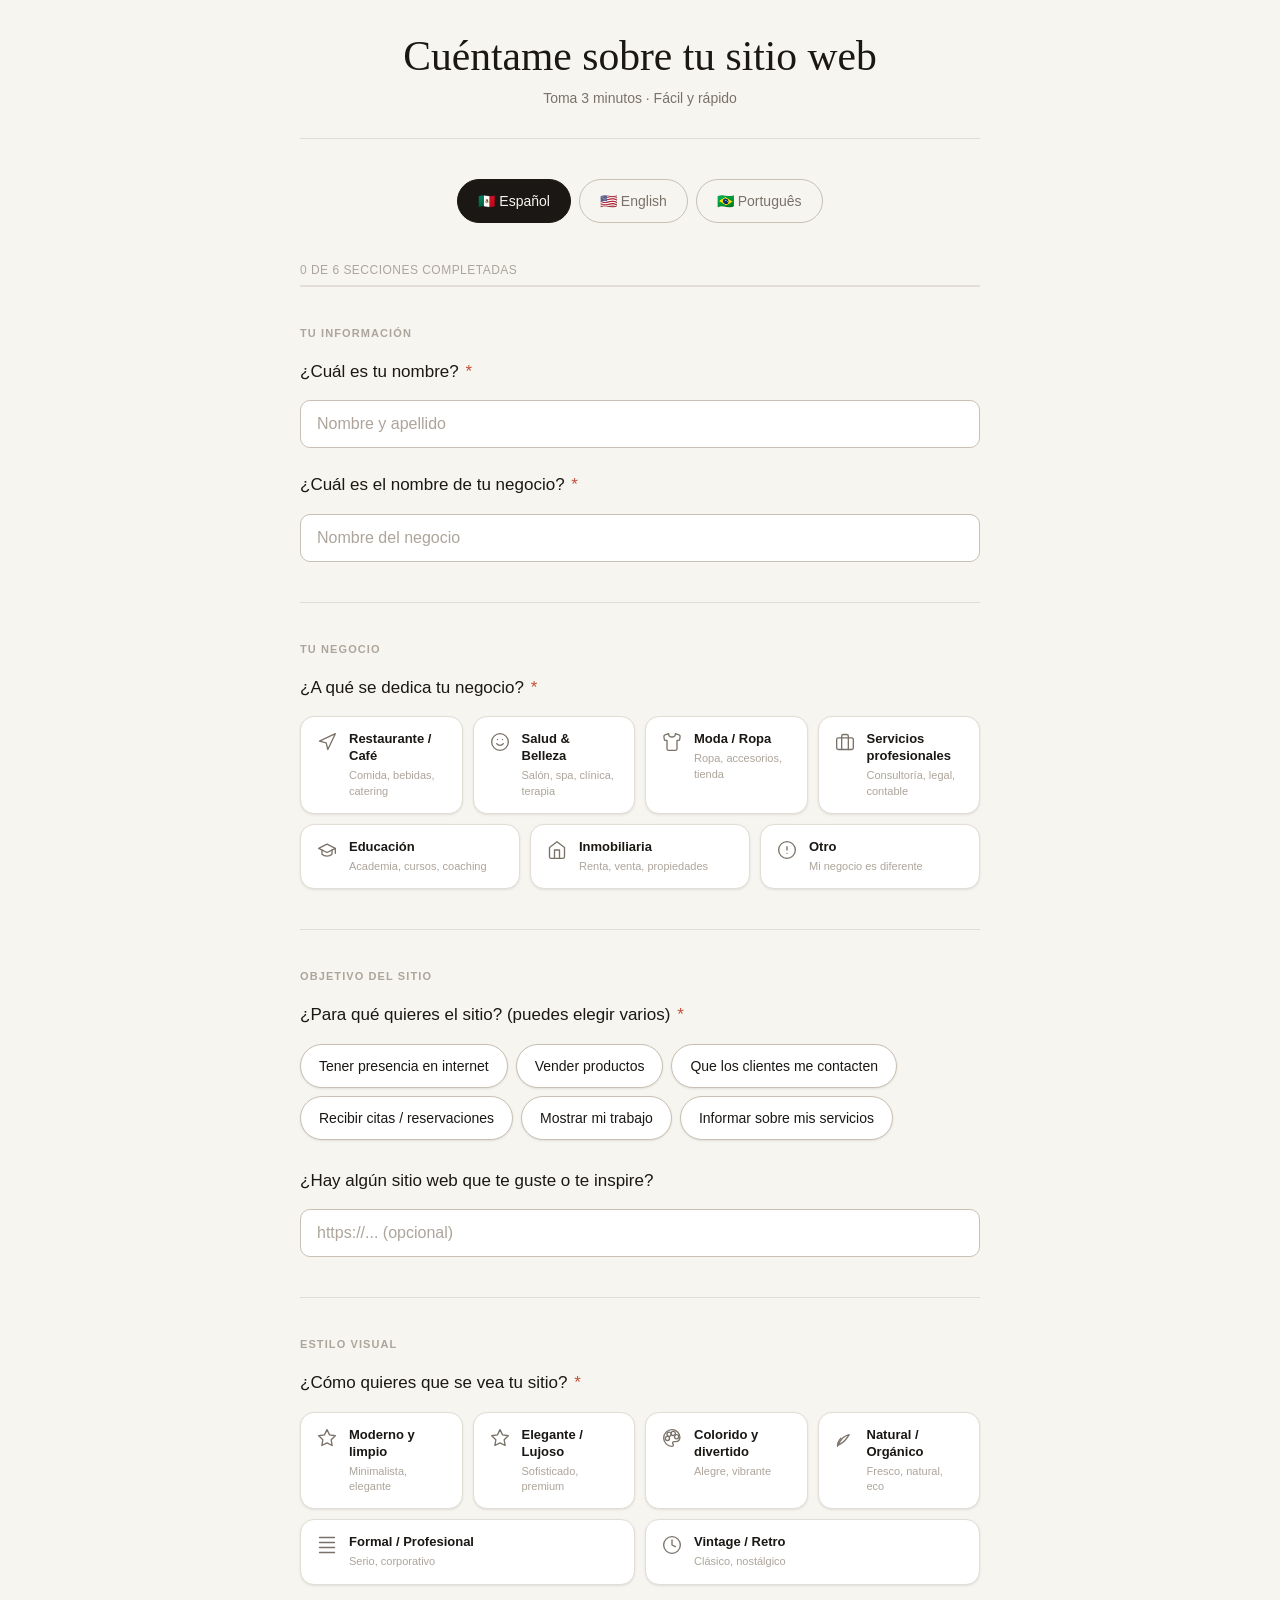
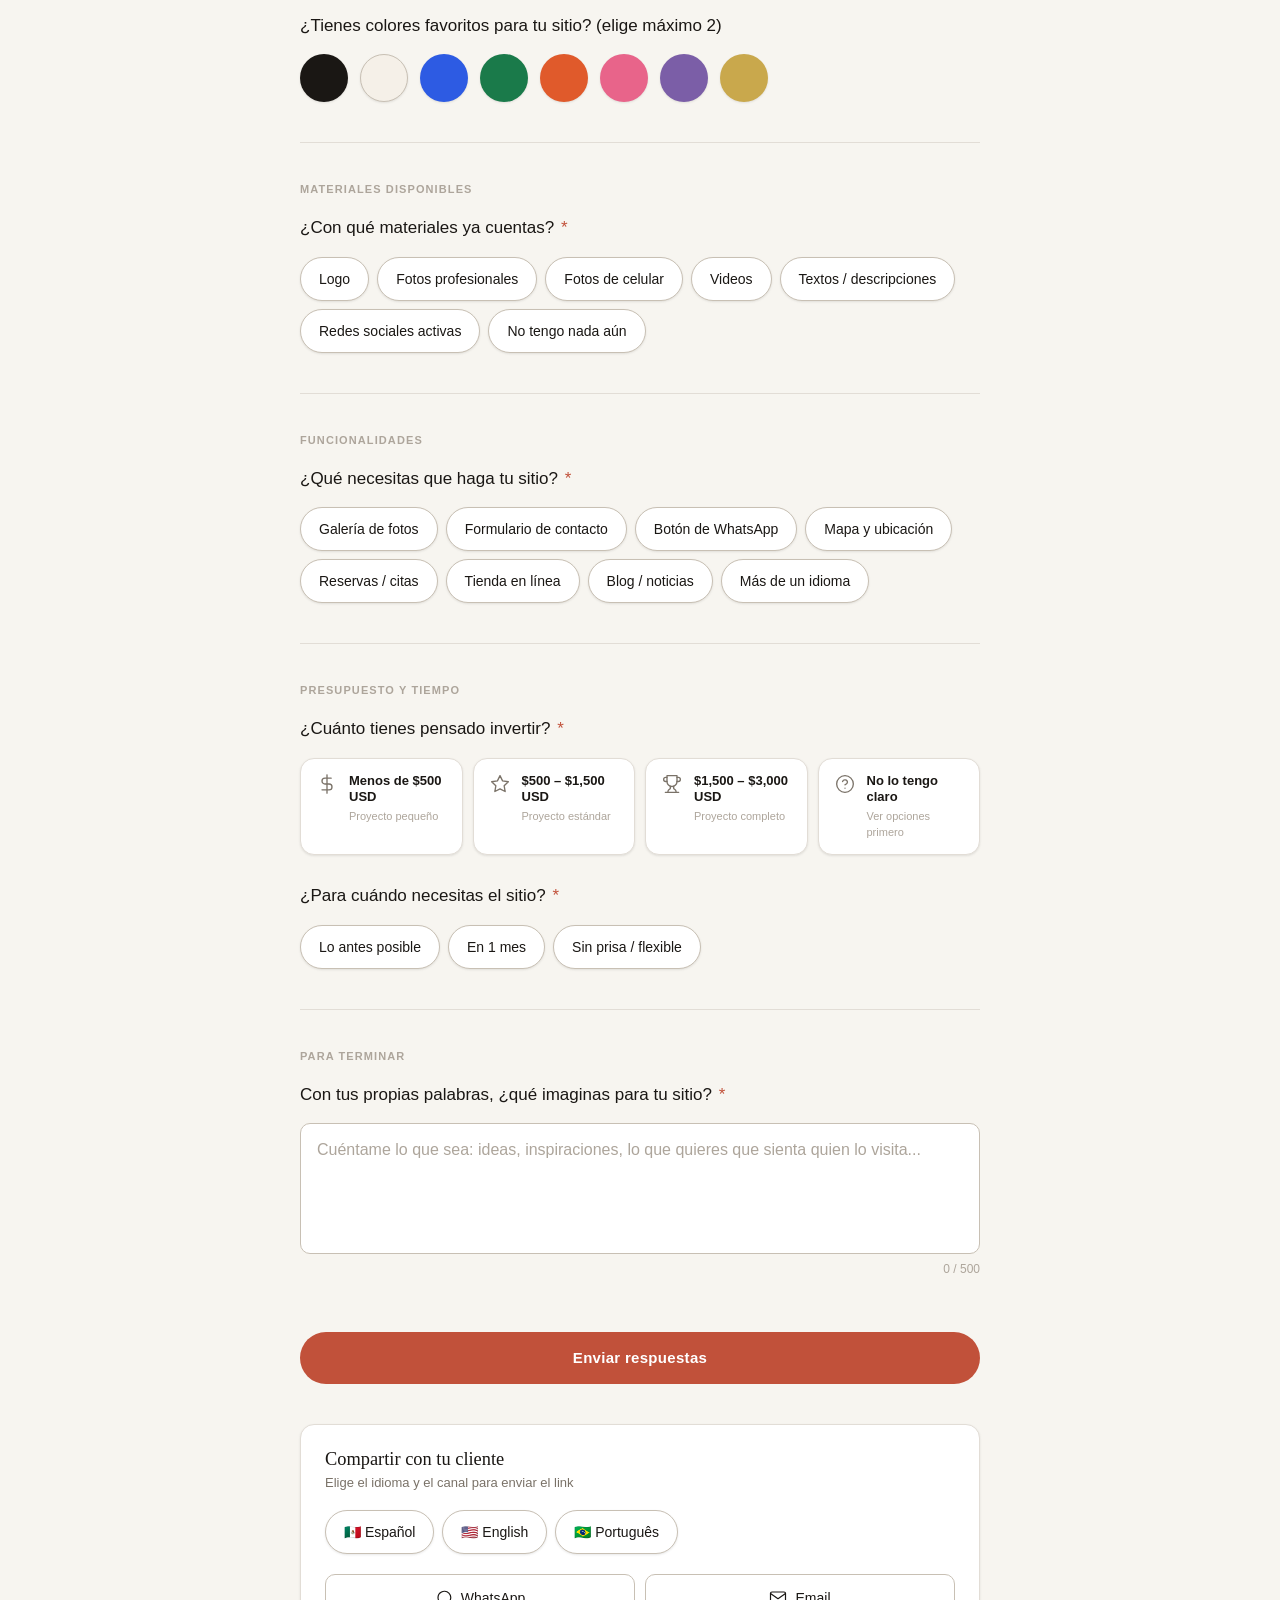
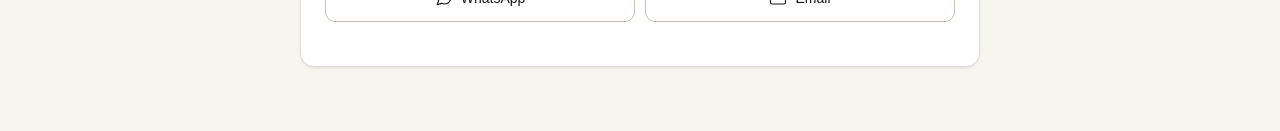
==== commit 365ac8c9: "cambios visuales" ====
--- a/index.html
+++ b/index.html
@@ -191,7 +191,7 @@
     <div class="section">
       <div class="section-label" id="lbl-s7">Presupuesto y tiempo</div>
 
-      <div class="question" id="q9">¿Cuánto tienes pensado invertir?</div>
+      <div class="question" id="q9">¿Cuánto tienes pensado invertir? <span class="required-star">*</span></div>
       <div class="cards-row" id="g-presupuesto">
         <button class="card-pill" data-g="presupuesto" data-v="menos500"   onclick="pick(this,'presupuesto')">
           <svg viewBox="0 0 24 24"><line x1="12" y1="1" x2="12" y2="23"/><path d="M17 5H9.5a3.5 3.5 0 0 0 0 7h5a3.5 3.5 0 0 1 0 7H6"/></svg>
@@ -211,7 +211,7 @@
         </button>
       </div>
 
-      <div class="question" id="q10">¿Para cuándo necesitas el sitio?</div>
+      <div class="question" id="q10">¿Para cuándo necesitas el sitio? <span class="required-star">*</span> </div>
       <div class="pills" id="g-urgencia">
         <button class="pill" data-g="urgencia" data-v="urgente"  onclick="pick(this,'urgencia')" id="u1">Lo antes posible</button>
         <button class="pill" data-g="urgencia" data-v="1mes"     onclick="pick(this,'urgencia')" id="u2">En 1 mes</button>
--- a/styles.css
+++ b/styles.css
@@ -8,24 +8,26 @@
   --text: #1A1714;
   --text-muted: #7A7268;
   --text-hint: #ADA59B;
-  --accent: #2D5BE3;
-  --accent-bg: #EEF2FD;
-  --accent-border: #BDCCF7;
+  --accent: #C1513A;
+  --accent-bg: #FBF1EE;
+  --accent-border: #E8A090;
   --success: #1A7A4A;
   --success-bg: #EAF7F0;
   --success-border: #A8DBBF;
   --radius: 10px;
   --radius-lg: 14px;
   --shadow: 0 1px 3px rgba(0,0,0,0.06), 0 1px 2px rgba(0,0,0,0.04);
+  --transition: all 0.18s cubic-bezier(0.4, 0, 0.2, 1);
 }
 
 /* ── Base ── */
 body {
-  font-family: 'DM Sans', sans-serif;
+  font-family: 'Source Sans 3', sans-serif;
   background: var(--bg);
   color: var(--text);
   min-height: 100vh;
   padding: 2rem 1rem 4rem;
+  -webkit-text-size-adjust: 100%;
 }
 
 .container { max-width: 680px; margin: 0 auto; }
@@ -38,30 +40,45 @@
   border-bottom: 1px solid var(--border);
 }
 header h1 {
-  font-family: 'DM Serif Display', serif;
-  font-size: clamp(1.8rem, 5vw, 2.6rem);
+  font-family: 'Lora', serif;
+  font-size: clamp(1.7rem, 6vw, 2.6rem);
   font-weight: 400;
   line-height: 1.2;
   margin-bottom: 0.5rem;
 }
-header p { font-size: 15px; color: var(--text-muted); font-weight: 300; }
+header p {
+  font-size: 14px;
+  color: var(--text-muted);
+  font-weight: 300;
+}
 
 /* ── Language bar ── */
-.lang-bar { display: flex; gap: 8px; justify-content: center; margin-bottom: 2.5rem; }
+.lang-bar {
+  display: flex;
+  gap: 8px;
+  justify-content: center;
+  margin-bottom: 2.5rem;
+  flex-wrap: wrap;
+}
 .lang-btn {
-  padding: 8px 20px;
+  padding: 9px 20px;
   border: 1px solid var(--border-strong);
   border-radius: 100px;
   background: transparent;
   color: var(--text-muted);
   cursor: pointer;
   font-size: 14px;
-  font-family: 'DM Sans', sans-serif;
+  font-family: 'Source Sans 3', sans-serif;
   font-weight: 400;
-  transition: all .15s;
+  transition: var(--transition);
+  min-height: 44px;
 }
 .lang-btn:hover { background: var(--surface); color: var(--text); }
-.lang-btn.active { background: var(--text); color: var(--bg); border-color: var(--text); }
+.lang-btn.active {
+  background: var(--text);
+  color: var(--bg);
+  border-color: var(--text);
+}
 
 /* ── Progress ── */
 .progress-wrap { margin-bottom: 2.5rem; }
@@ -77,7 +94,7 @@
   height: 100%;
   background: var(--accent);
   border-radius: 2px;
-  transition: width .4s ease;
+  transition: width 0.5s cubic-bezier(0.4, 0, 0.2, 1);
   width: 0%;
 }
 
@@ -85,7 +102,7 @@
 .section { margin-bottom: 2.5rem; }
 .section-label {
   font-size: 11px;
-  font-weight: 500;
+  font-weight: 600;
   letter-spacing: .1em;
   text-transform: uppercase;
   color: var(--text-hint);
@@ -104,24 +121,34 @@
 /* ── Pills ── */
 .pills { display: flex; flex-wrap: wrap; gap: 8px; margin-bottom: 1.75rem; }
 .pill {
-  padding: 9px 18px;
+  padding: 10px 18px;
   border: 1px solid var(--border-strong);
   border-radius: 100px;
   background: var(--surface);
   color: var(--text);
   cursor: pointer;
   font-size: 14px;
-  font-family: 'DM Sans', sans-serif;
+  font-family: 'Source Sans 3', sans-serif;
   font-weight: 400;
-  transition: all .15s;
+  transition: var(--transition);
   box-shadow: var(--shadow);
-}
-.pill:hover { border-color: var(--accent); color: var(--accent); }
+  min-height: 44px;
+  display: flex;
+  align-items: center;
+}
+.pill:hover {
+  border-color: var(--accent);
+  color: var(--accent);
+  transform: translateY(-1px);
+  box-shadow: 0 3px 8px rgba(193,81,58,0.12);
+}
 .pill.selected {
-  background: var(--accent-bg);
-  border-color: var(--accent-border);
-  color: var(--accent);
-  font-weight: 500;
+  background: var(--accent);
+  border-color: var(--accent);
+  color: #fff;
+  font-weight: 600;
+  transform: translateY(-1px);
+  box-shadow: 0 3px 10px rgba(193,81,58,0.25);
 }
 
 /* ── Card pills ── */
@@ -135,39 +162,56 @@
   background: var(--surface);
   color: var(--text);
   cursor: pointer;
-  font-family: 'DM Sans', sans-serif;
+  font-family: 'Source Sans 3', sans-serif;
   text-align: left;
   display: flex;
   gap: 12px;
   align-items: flex-start;
-  transition: all .15s;
+  transition: var(--transition);
   box-shadow: var(--shadow);
-}
-.card-pill:hover { border-color: var(--border-strong); }
-.card-pill.selected { background: var(--accent-bg); border-color: var(--accent-border); }
+  min-height: 60px;
+}
+.card-pill:hover {
+  border-color: var(--accent-border);
+  transform: translateY(-2px);
+  box-shadow: 0 4px 12px rgba(193,81,58,0.1);
+}
+.card-pill.selected {
+  background: var(--accent-bg);
+  border-color: var(--accent-border);
+  transform: translateY(-2px);
+  box-shadow: 0 4px 12px rgba(193,81,58,0.15);
+}
 .card-pill svg {
   width: 20px; height: 20px; flex-shrink: 0; margin-top: 1px;
   color: var(--text-muted); stroke: currentColor; fill: none;
   stroke-width: 1.6; stroke-linecap: round; stroke-linejoin: round;
+  transition: var(--transition);
 }
 .card-pill.selected svg { color: var(--accent); }
-.card-ct { font-size: 13px; font-weight: 500; color: var(--text); line-height: 1.3; }
+.card-pill:hover svg { color: var(--accent); }
+.card-ct { font-size: 13px; font-weight: 600; color: var(--text); line-height: 1.3; transition: var(--transition); }
 .card-cs { font-size: 11px; color: var(--text-hint); margin-top: 3px; line-height: 1.4; }
 .card-pill.selected .card-ct { color: var(--accent); }
-.card-pill.selected .card-cs { color: #7A96E8; }
+.card-pill:hover .card-ct { color: var(--accent); }
 
 /* ── Color swatches ── */
-.color-grid { display: flex; flex-wrap: wrap; gap: 10px; margin-bottom: 1.75rem; }
+.color-grid { display: flex; flex-wrap: wrap; gap: 12px; margin-bottom: 1.75rem; }
 .color-swatch {
-  width: 52px; height: 52px;
+  width: 48px; height: 48px;
   border-radius: 50%;
   cursor: pointer;
   border: 3px solid transparent;
-  transition: all .15s;
+  transition: var(--transition);
   position: relative;
   box-shadow: var(--shadow);
 }
-.color-swatch.selected { border-color: var(--accent); transform: scale(1.1); }
+.color-swatch:hover { transform: scale(1.1); }
+.color-swatch.selected {
+  border-color: var(--accent);
+  transform: scale(1.1);
+  box-shadow: 0 3px 10px rgba(193,81,58,0.2);
+}
 .color-swatch.selected::after {
   content: '✓';
   position: absolute; inset: 0;
@@ -178,34 +222,48 @@
 
 /* ── Inputs ── */
 .text-input {
-  width: 100%; padding: 12px 16px;
+  width: 100%; padding: 13px 16px;
   border: 1px solid var(--border-strong);
   border-radius: var(--radius);
   background: var(--surface); color: var(--text);
-  font-family: 'DM Sans', sans-serif; font-size: 15px;
-  outline: none; transition: border .15s;
-}
-.text-input:focus { border-color: var(--accent); }
+  font-family: 'Source Sans 3', sans-serif; font-size: 16px;
+  outline: none; transition: var(--transition);
+  -webkit-appearance: none;
+  min-height: 48px;
+}
+.text-input::placeholder { color: var(--text-hint); }
+.text-input:focus { border-color: var(--accent); box-shadow: 0 0 0 3px rgba(193,81,58,0.1); }
+
 .text-area {
-  width: 100%; padding: 12px 16px;
+  width: 100%; padding: 13px 16px;
   border: 1px solid var(--border-strong);
   border-radius: var(--radius);
   background: var(--surface); color: var(--text);
-  font-family: 'DM Sans', sans-serif; font-size: 14px;
-  resize: none; outline: none; transition: border .15s;
-}
-.text-area:focus { border-color: var(--accent); }
+  font-family: 'Source Sans 3', sans-serif; font-size: 16px;
+  resize: none; outline: none; transition: var(--transition);
+  -webkit-appearance: none;
+  line-height: 1.6;
+}
+.text-area::placeholder { color: var(--text-hint); }
+.text-area:focus { border-color: var(--accent); box-shadow: 0 0 0 3px rgba(193,81,58,0.1); }
 .char-count { font-size: 12px; color: var(--text-hint); text-align: right; margin-top: 4px; }
 
 /* ── Submit button ── */
 .submit-btn {
-  width: 100%; padding: 15px;
-  background: var(--text); color: var(--bg);
-  border: none; border-radius: var(--radius);
-  font-family: 'DM Sans', sans-serif; font-size: 16px; font-weight: 500;
-  cursor: pointer; transition: opacity .15s; margin-top: 0.5rem;
-}
-.submit-btn:hover { opacity: 0.85; }
+  width: 100%; padding: 16px;
+  background: var(--accent); color: #fff;
+  border: none; border-radius: 100px;
+  font-family: 'Source Sans 3', sans-serif; font-size: 15px; font-weight: 600;
+  cursor: pointer; transition: var(--transition); margin-top: 1rem;
+  min-height: 52px;
+  letter-spacing: 0.02em;
+}
+.submit-btn:hover {
+  background: #a8432d;
+  transform: translateY(-1px);
+  box-shadow: 0 4px 14px rgba(193,81,58,0.3);
+}
+.submit-btn:active { transform: translateY(0); }
 
 /* ── Thank you ── */
 .thankyou { display: none; text-align: center; padding: 3rem 1rem; }
@@ -217,7 +275,7 @@
   margin: 0 auto 1.25rem;
 }
 .thankyou-icon svg { width:24px; height:24px; stroke: var(--success); fill:none; stroke-width:2; stroke-linecap:round; stroke-linejoin:round; }
-.thankyou h2 { font-family: 'DM Serif Display', serif; font-size: 1.6rem; font-weight: 400; margin-bottom: 0.5rem; }
+.thankyou h2 { font-family: 'Lora', serif; font-size: 1.6rem; font-weight: 400; margin-bottom: 0.5rem; }
 .thankyou p { color: var(--text-muted); font-size: 15px; }
 
 /* ── Share section ── */
@@ -228,7 +286,7 @@
   padding: 1.5rem; margin-top: 2.5rem;
   box-shadow: var(--shadow);
 }
-.send-title { font-family: 'DM Serif Display', serif; font-size: 1.15rem; font-weight: 400; margin-bottom: 0.35rem; }
+.send-title { font-family: 'Lora', serif; font-size: 1.15rem; font-weight: 400; margin-bottom: 0.35rem; }
 .send-sub { font-size: 13px; color: var(--text-muted); margin-bottom: 1.25rem; }
 .send-langs { display: flex; gap: 8px; flex-wrap: wrap; margin-bottom: 1.25rem; }
 .channel-row { display: flex; gap: 10px; margin-bottom: 1.25rem; }
@@ -238,11 +296,15 @@
   border-radius: var(--radius);
   background: transparent; cursor: pointer;
   display: flex; align-items: center; justify-content: center; gap: 8px;
-  font-size: 14px; font-family: 'DM Sans', sans-serif; color: var(--text);
-  transition: all .15s;
-}
-.channel-btn:hover { background: var(--bg); }
-.channel-btn.selected { background: var(--success-bg); color: var(--success); border-color: var(--success-border); font-weight: 500; }
+  font-size: 14px; font-family: 'Source Sans 3', sans-serif; color: var(--text);
+  transition: var(--transition);
+  min-height: 48px;
+}
+.channel-btn:hover { background: var(--bg); border-color: var(--accent); color: var(--accent); }
+.channel-btn.selected {
+  background: var(--success-bg); color: var(--success);
+  border-color: var(--success-border); font-weight: 600;
+}
 .channel-btn svg { width: 18px; height: 18px; flex-shrink: 0; stroke: currentColor; fill: none; stroke-width: 1.6; stroke-linecap: round; stroke-linejoin: round; }
 .share-box {
   display: none; background: var(--bg); border-radius: var(--radius);
@@ -250,29 +312,44 @@
   line-height: 1.7; border: 1px solid var(--border);
 }
 .share-box.show { display: block; }
-.share-box strong { color: var(--text); font-weight: 500; display: block; margin-bottom: 6px; }
+.share-box strong { color: var(--text); font-weight: 600; display: block; margin-bottom: 6px; }
 .share-box .link-text { color: var(--accent); word-break: break-all; font-size: 12px; }
 .action-row { display: flex; gap: 8px; margin-top: 12px; flex-wrap: wrap; }
 .action-btn {
-  flex: 1; min-width: 120px; padding: 10px 16px;
+  flex: 1; min-width: 120px; padding: 11px 16px;
   border: 1px solid var(--border-strong);
   border-radius: var(--radius); background: var(--surface);
-  cursor: pointer; font-size: 13px; font-family: 'DM Sans', sans-serif;
-  font-weight: 500; color: var(--text);
+  cursor: pointer; font-size: 13px; font-family: 'Source Sans 3', sans-serif;
+  font-weight: 600; color: var(--text);
   display: flex; align-items: center; justify-content: center; gap: 6px;
-  transition: all .15s; text-decoration: none;
-}
-.action-btn:hover { background: var(--bg); }
+  transition: var(--transition); text-decoration: none;
+  min-height: 44px;
+}
+.action-btn:hover { background: var(--bg); border-color: var(--accent); color: var(--accent); }
 .action-btn svg { width:15px; height:15px; stroke:currentColor; fill:none; stroke-width:1.8; stroke-linecap:round; stroke-linejoin:round; flex-shrink:0; }
 .action-btn.primary { background: var(--accent); color: white; border-color: var(--accent); }
-.action-btn.primary:hover { opacity: .9; }
+.action-btn.primary:hover { background: #a8432d; border-color: #a8432d; }
 .action-btn.wa { background: #25D366; color: white; border-color: #25D366; }
 .action-btn.wa:hover { opacity: .9; }
 .action-btn.done { color: var(--success); border-color: var(--success-border); background: var(--success-bg); }
 
-/* ── Responsive ── */
-@media (max-width: 480px) {
-  .cards-row { flex-direction: column; }
-  .card-pill { min-width: unset; }
+/* ── Mobile first ── */
+@media (max-width: 600px) {
+  body { padding: 1.5rem 1rem 4rem; }
+  header h1 { font-size: clamp(1.5rem, 7vw, 2rem); }
+  .cards-row { flex-direction: column; gap: 8px; }
+  .card-pill { min-width: unset; width: 100%; min-height: 64px; }
   .channel-row { flex-direction: column; }
-}
+  .lang-bar { gap: 6px; }
+  .lang-btn { padding: 9px 16px; font-size: 13px; }
+  .pills { gap: 6px; }
+  .pill { font-size: 13px; padding: 10px 15px; }
+  .action-row { flex-direction: column; }
+  .action-btn { min-width: unset; width: 100%; }
+  .color-swatch { width: 44px; height: 44px; }
+}
+
+@media (max-width: 380px) {
+  .lang-btn { padding: 8px 12px; font-size: 12px; }
+  .card-pill { padding: 12px 14px; }
+}
